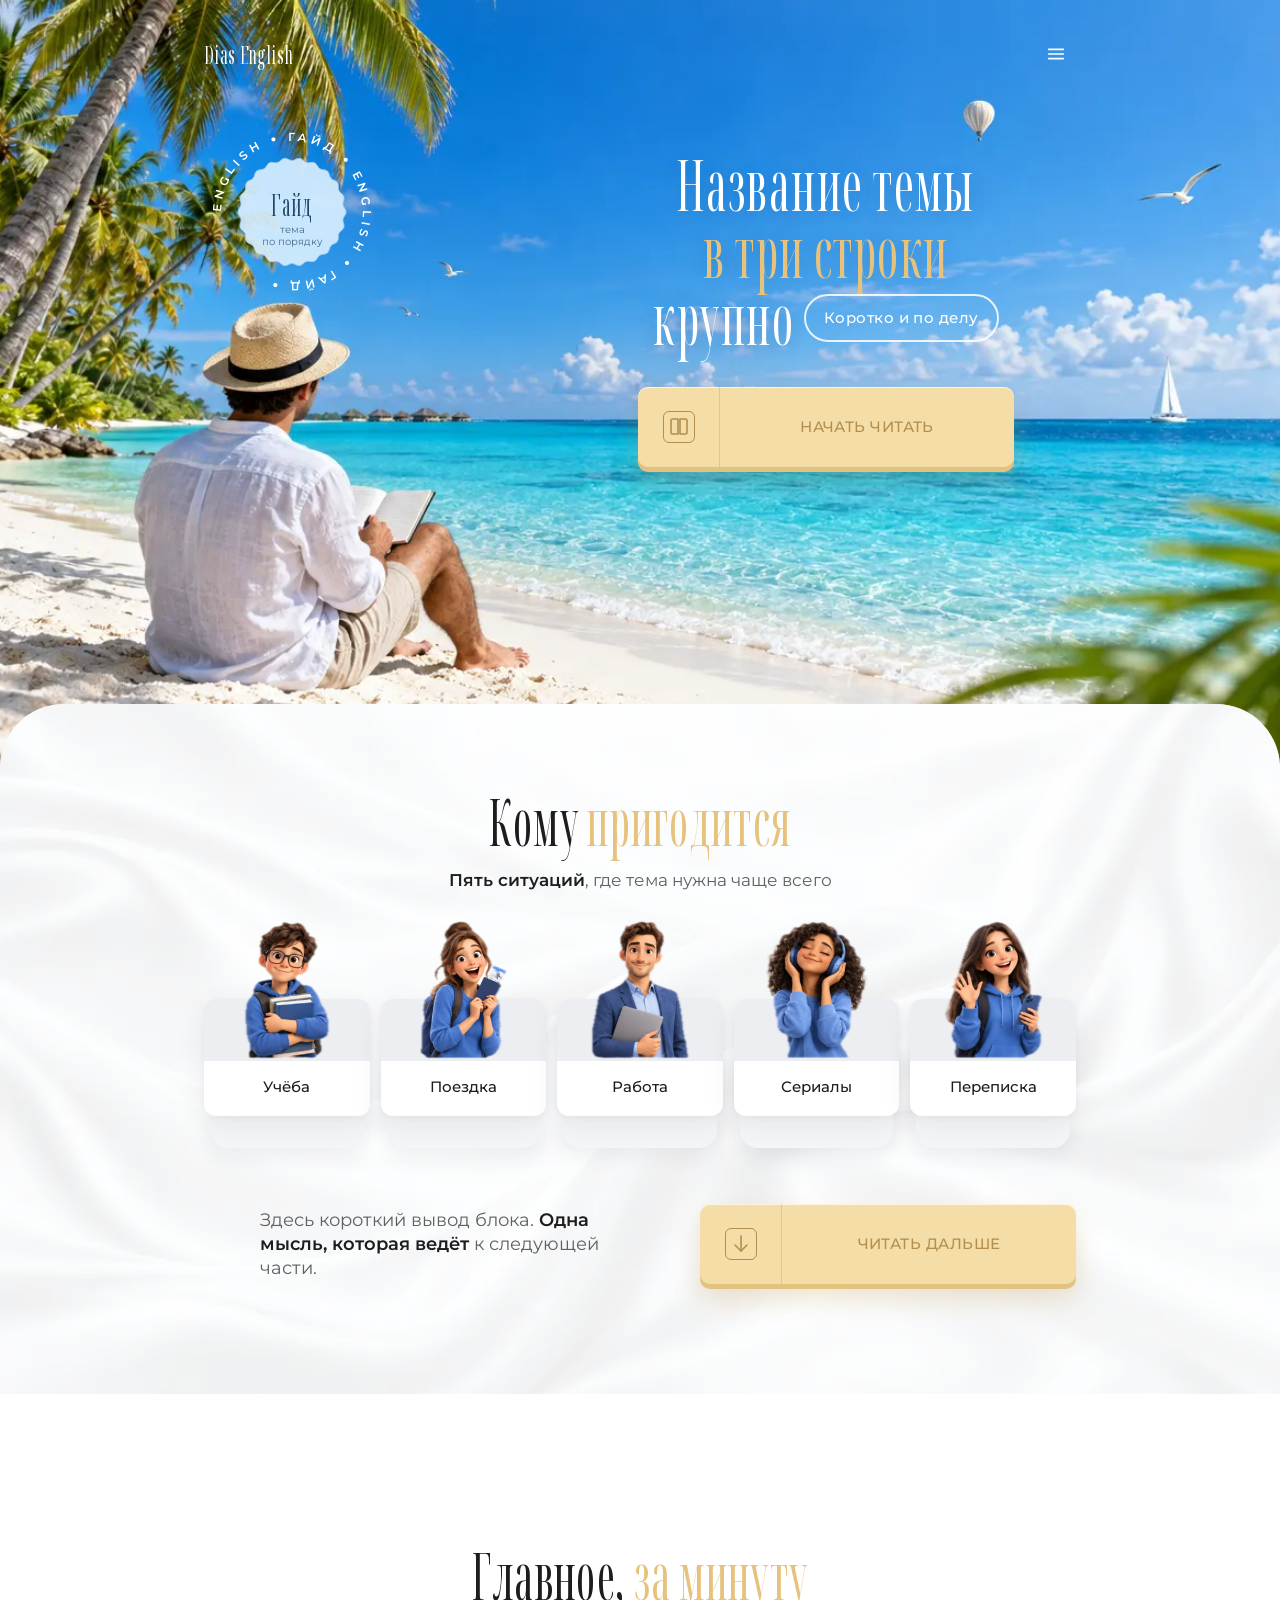
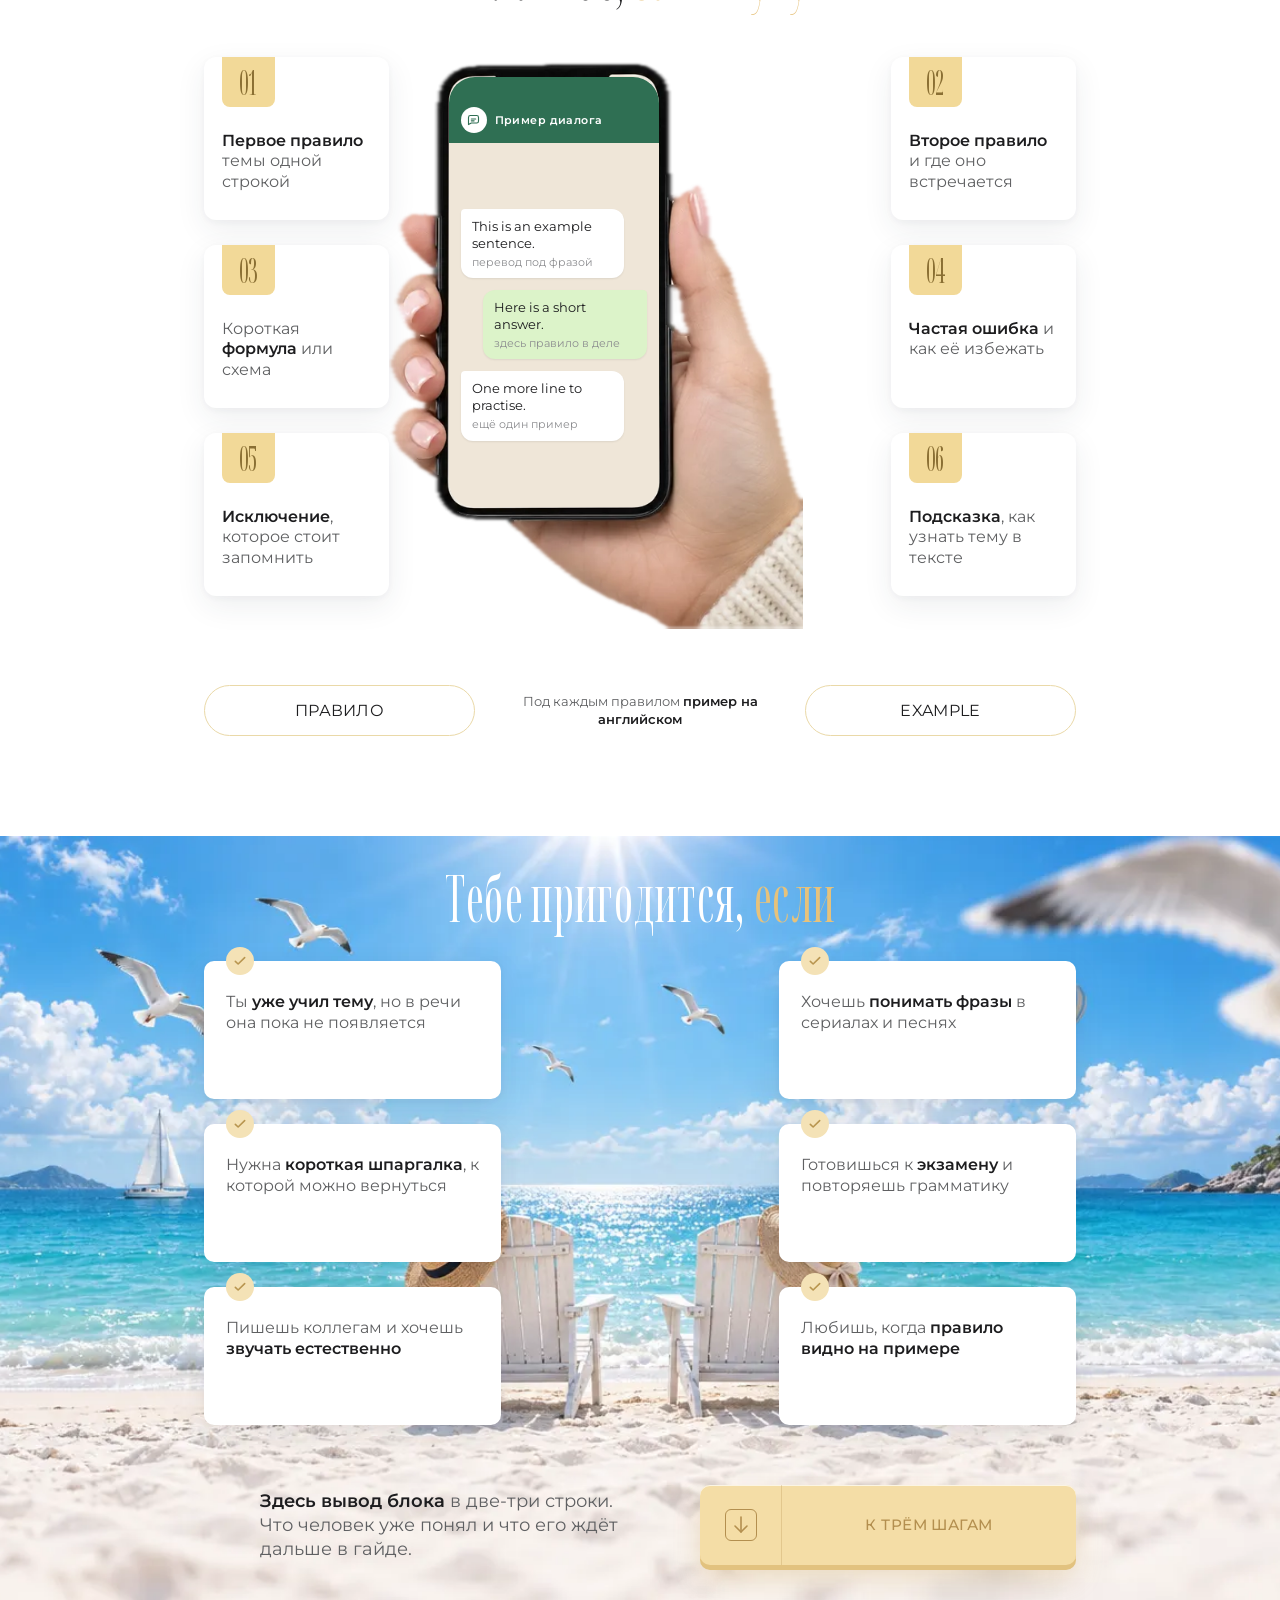
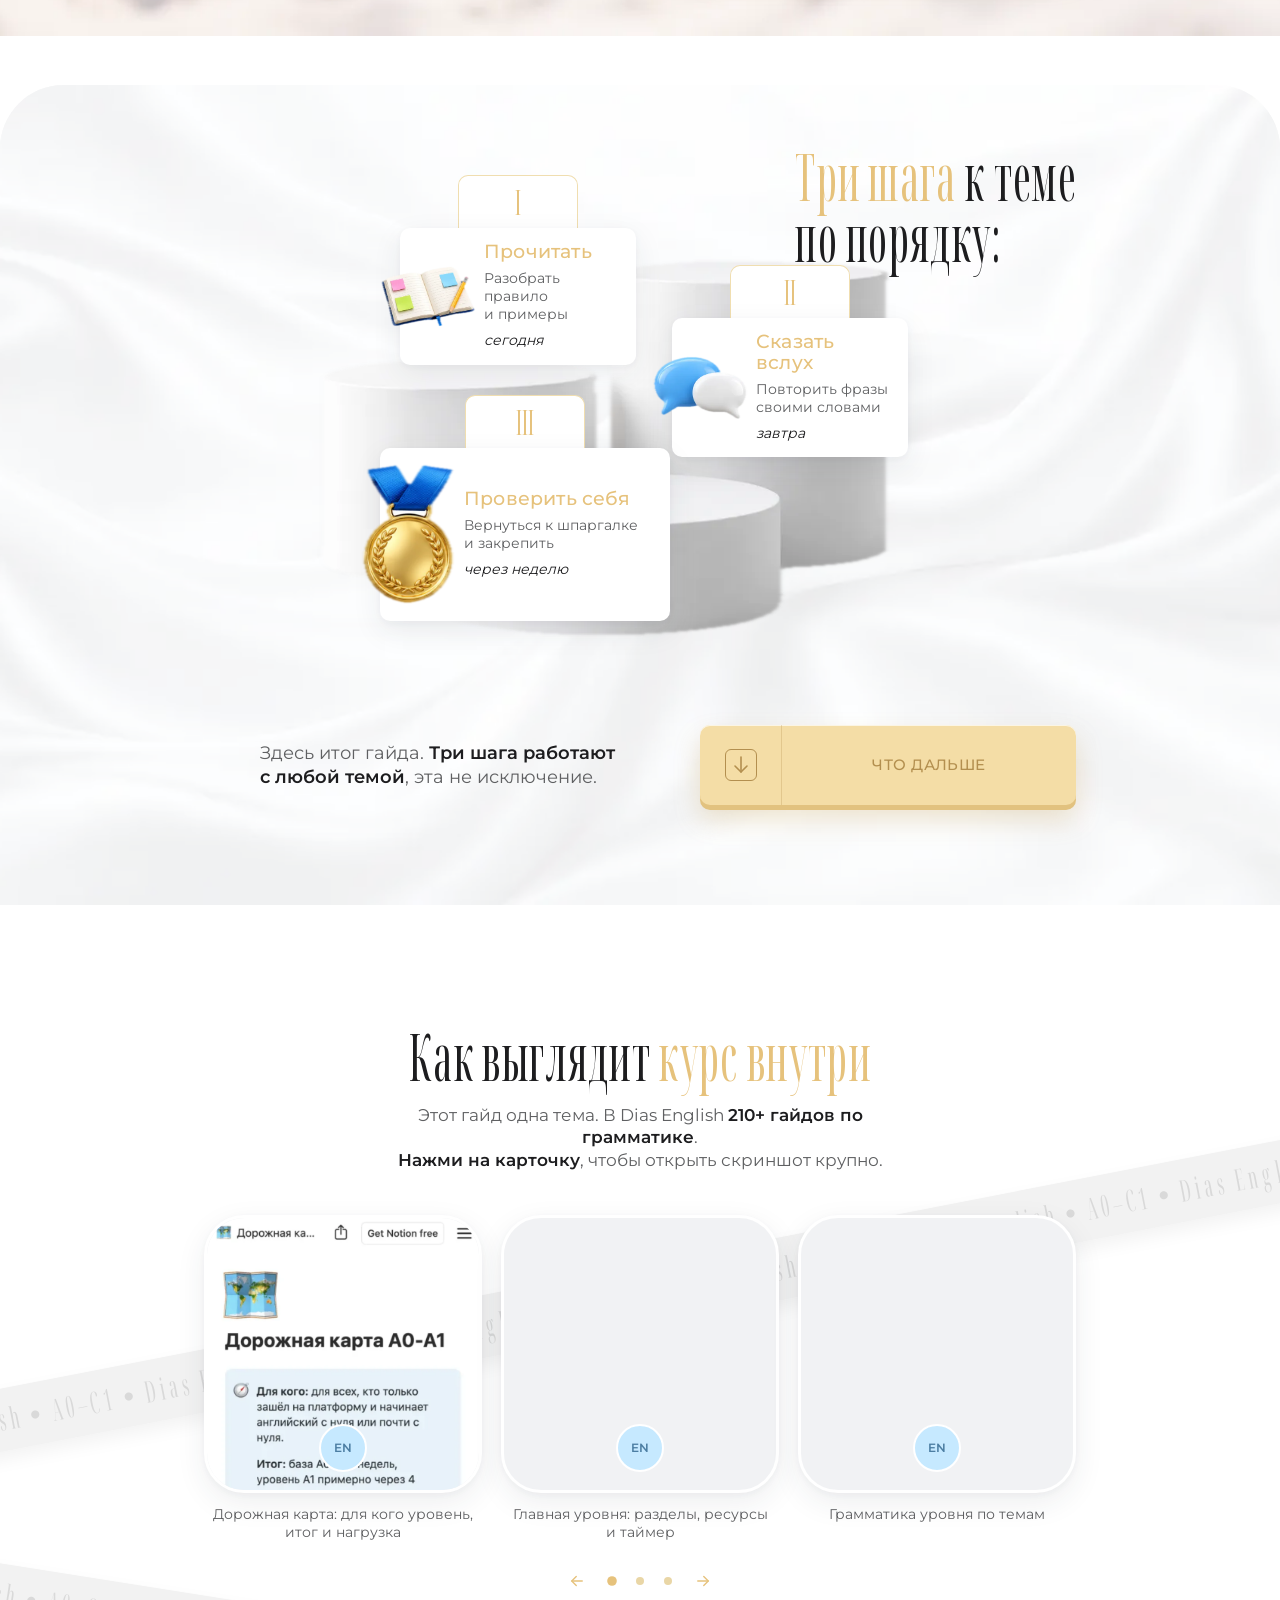
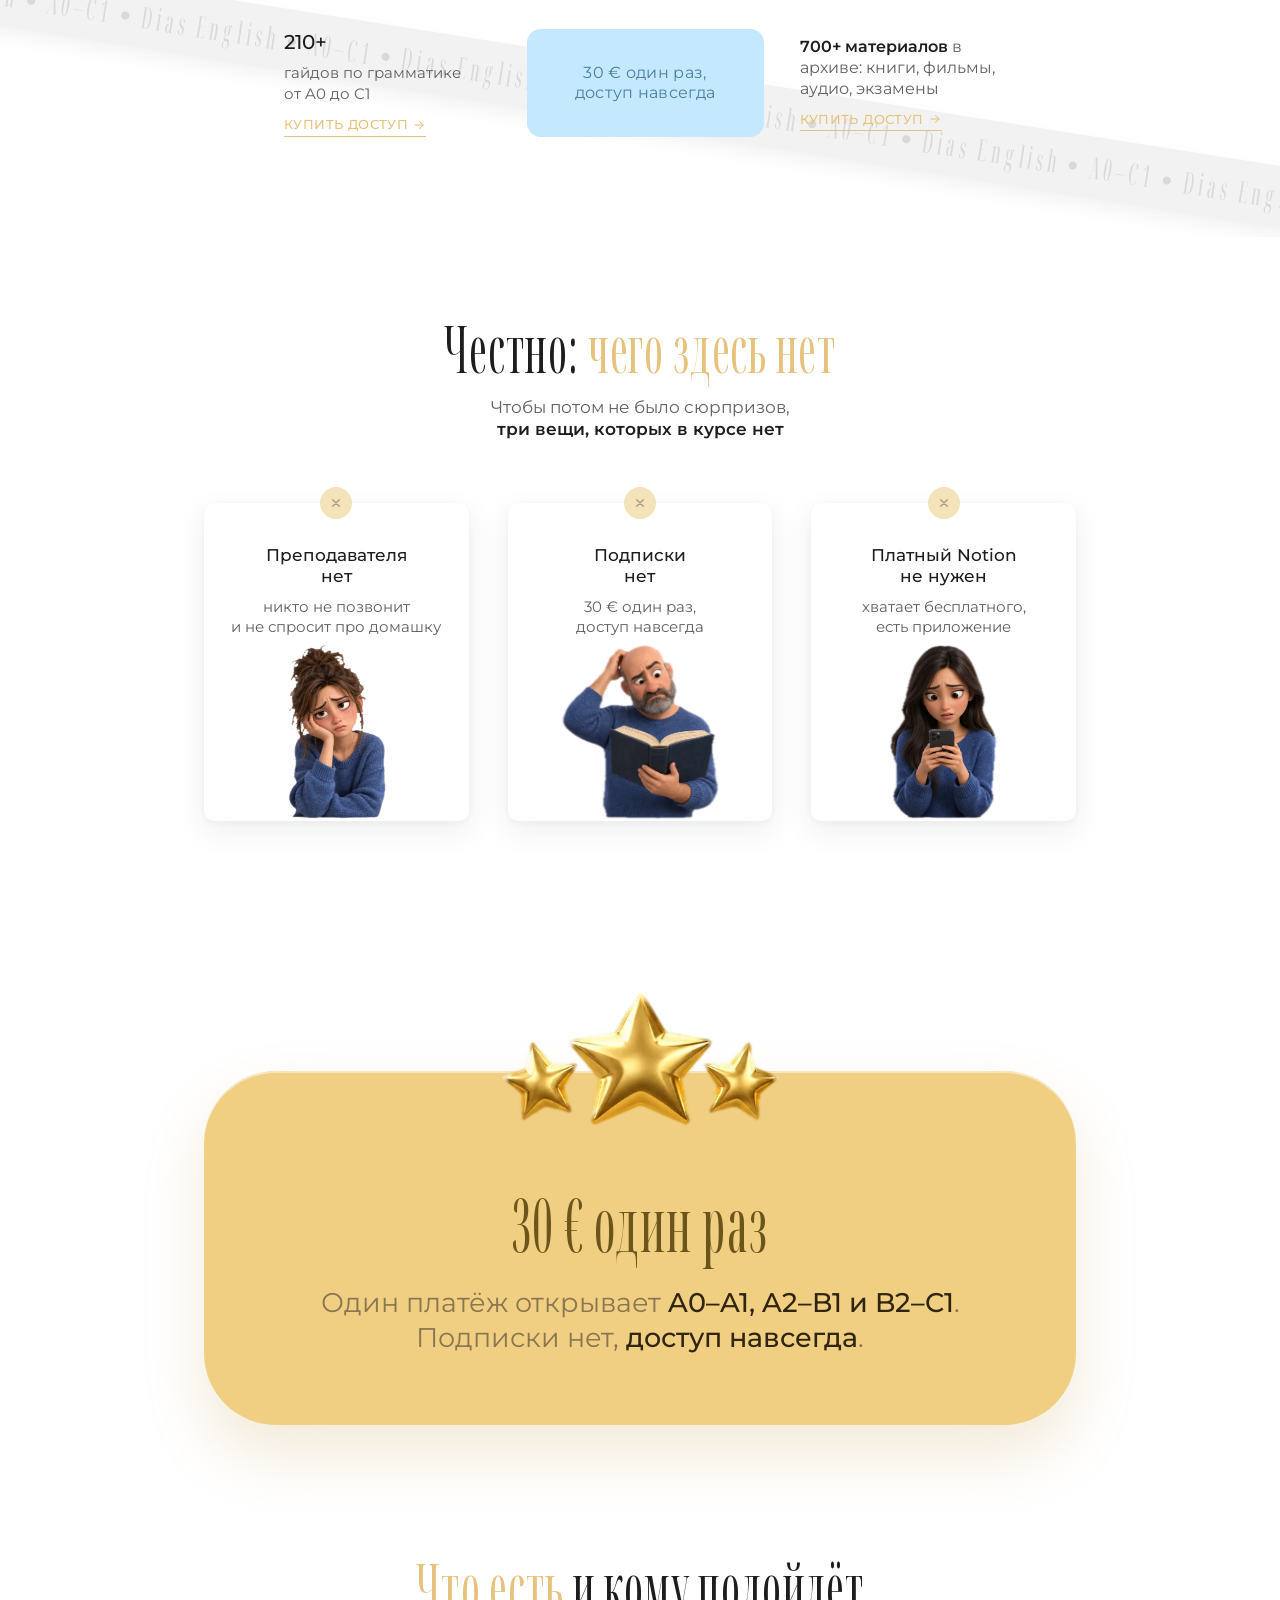
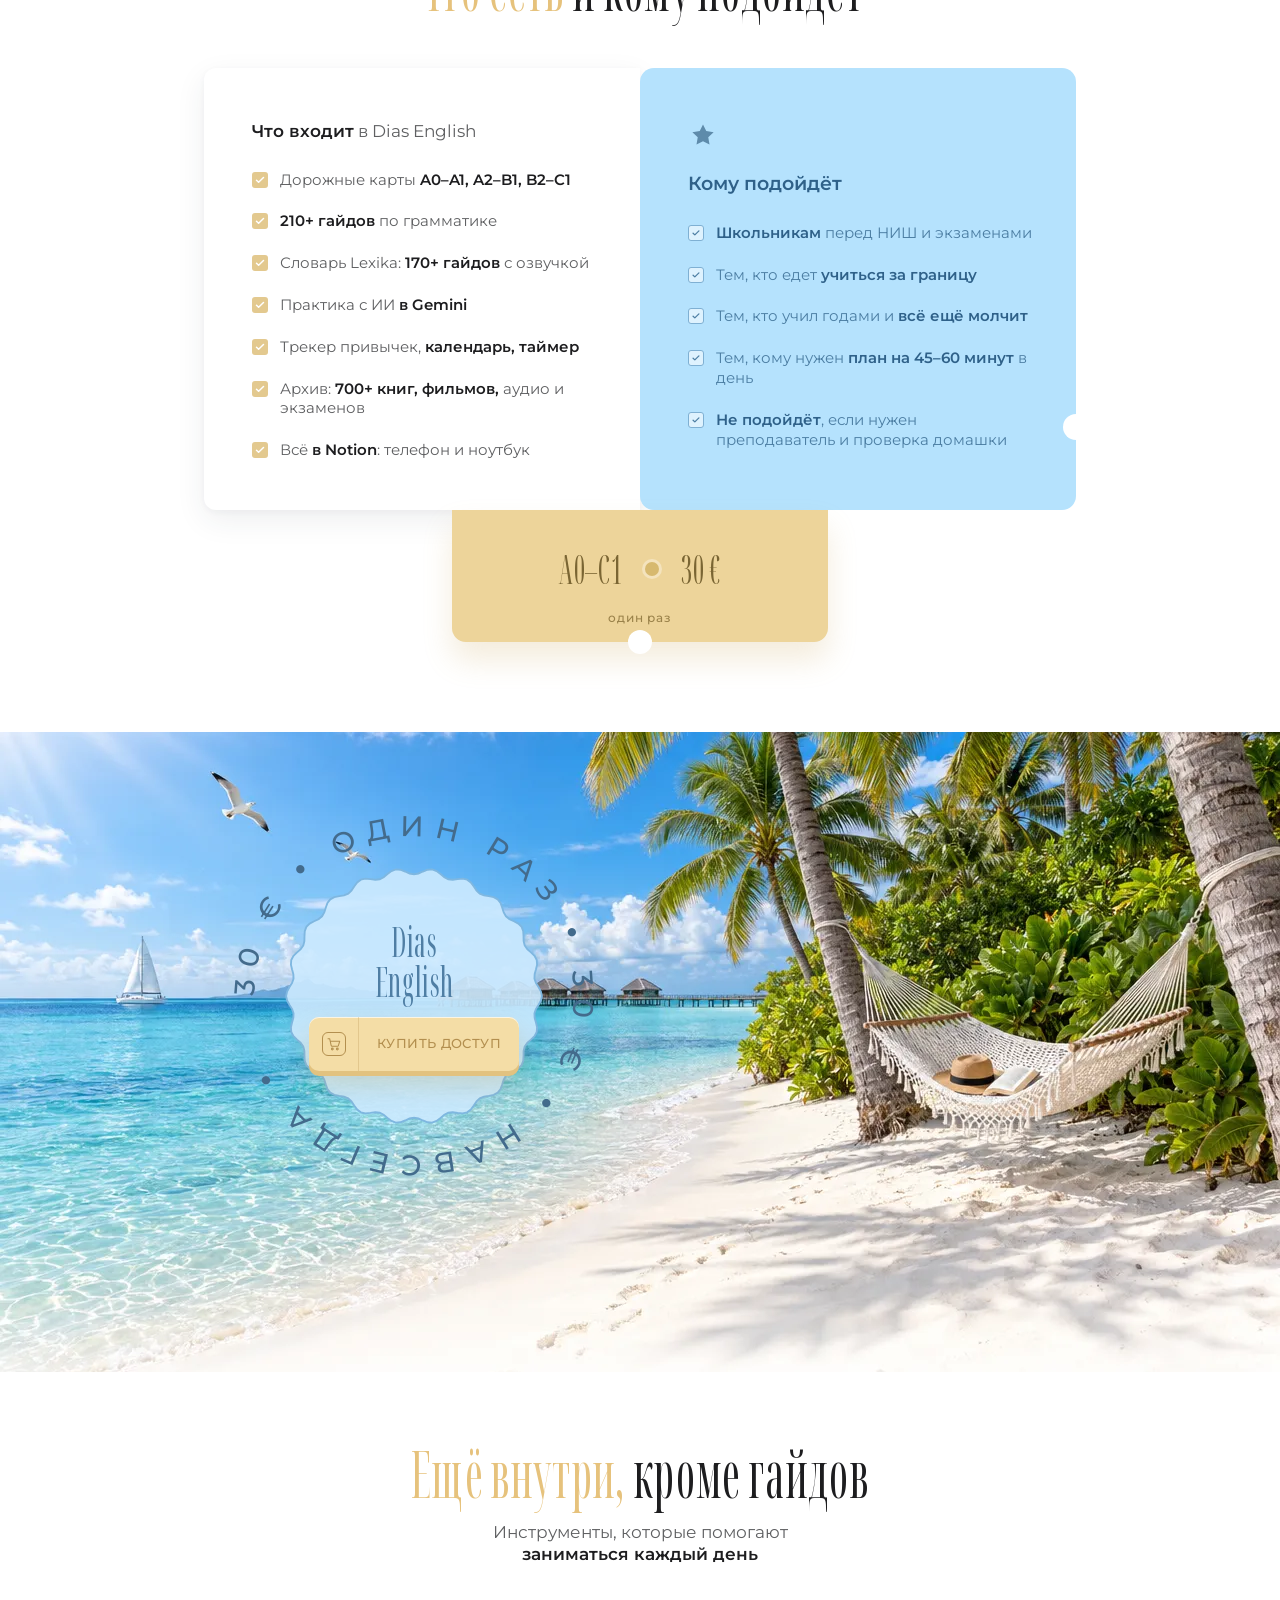
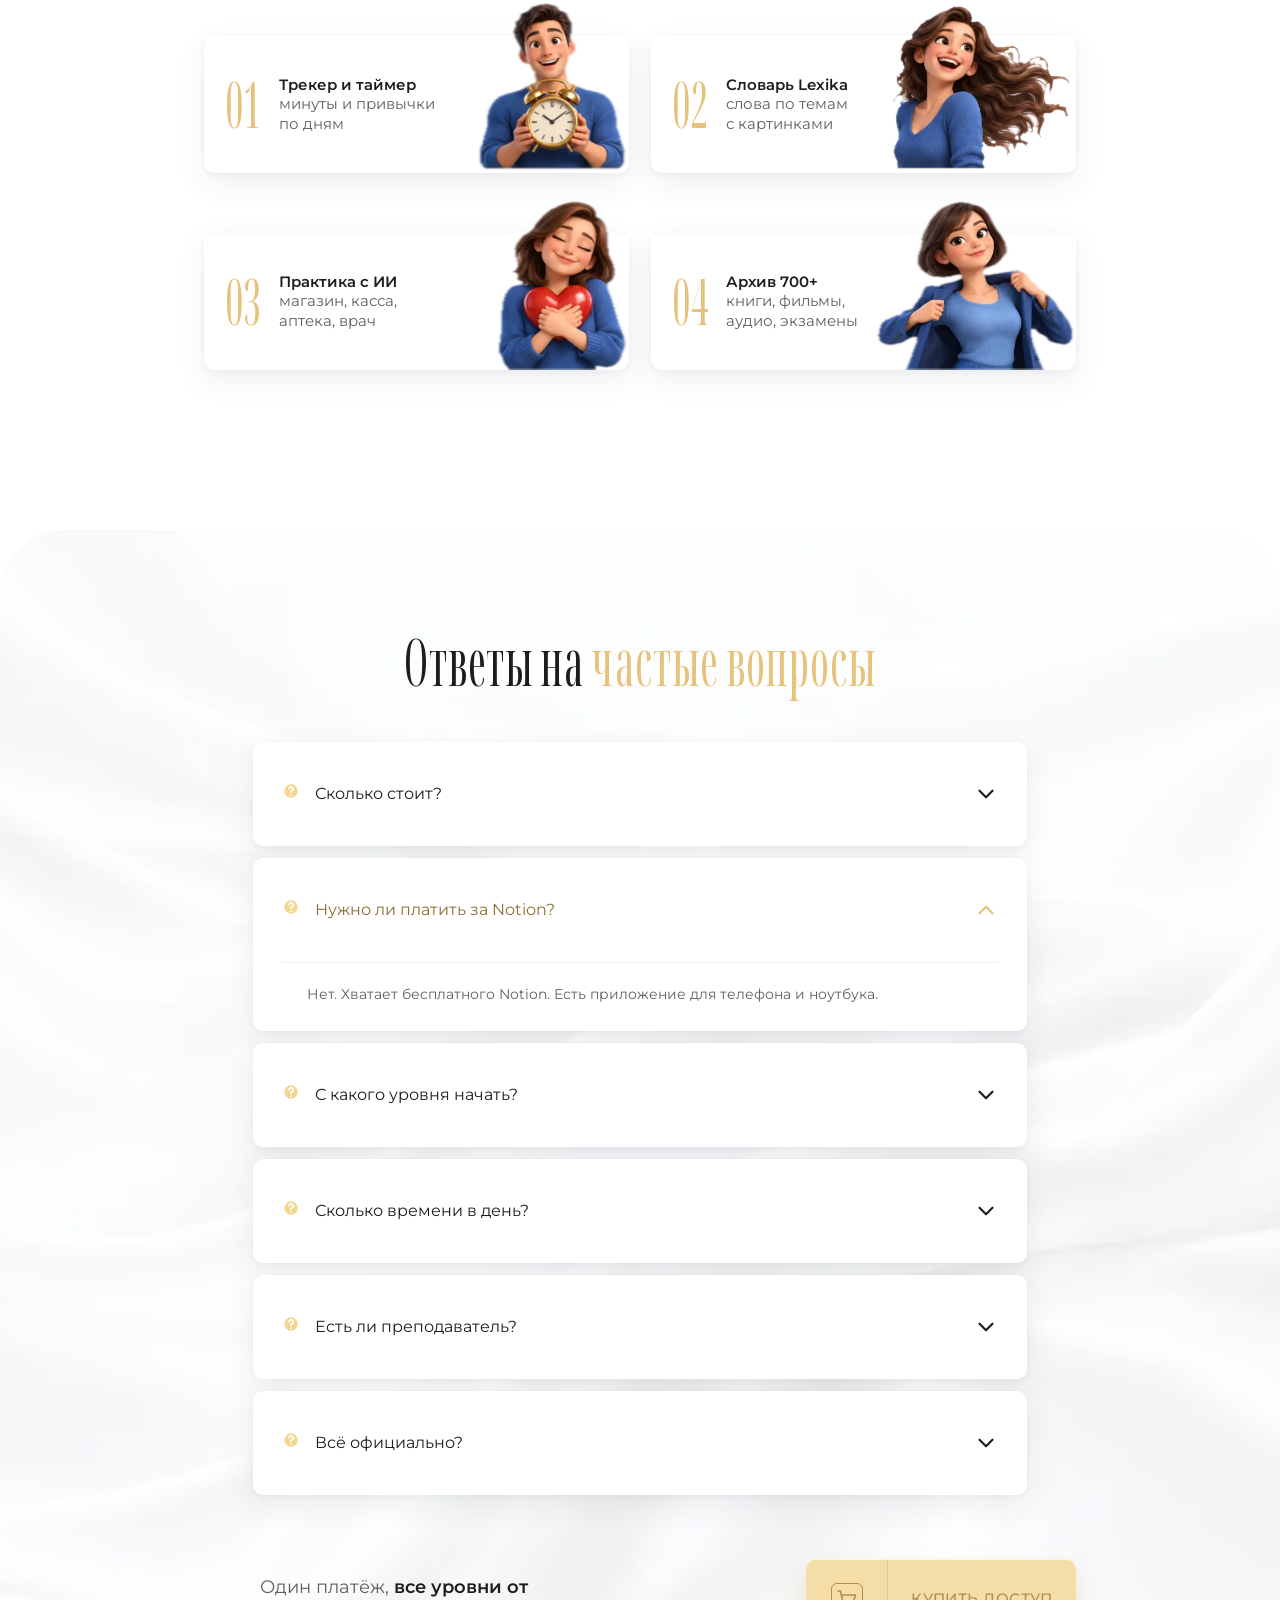
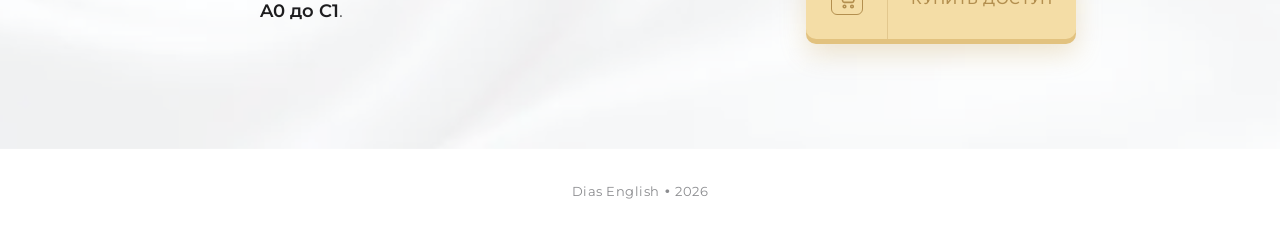
==== en/index.html @ 1b8fa22f "Split into /en/ (Dias English) and /tr/ (Alterna Timur), clean cut-out edges, FAQ and honest block a" ====
<!doctype html>
<html lang="ru">
<head>
<meta charset="utf-8">
<meta name="viewport" content="width=device-width, initial-scale=1">
<title>Тема гайда по английскому</title>
<meta name="description" content="Короткий гайд по английскому и курс Dias English в конце.">
<meta property="og:title" content="Тема гайда по английскому">
<meta property="og:image" content="../assets/img/bg-hero.webp">
<link rel="preload" href="../assets/fonts/stellas-tall.woff" as="font" type="font/woff" crossorigin>
<link rel="preload" href="../assets/img/bg-hero.webp" as="image">
<link rel="icon" href="../assets/favicon.svg" type="image/svg+xml">
<link rel="stylesheet" href="../assets/style.css">
<script>window.PAGE = "main"; window.BASE = "../"; window.CONTENT = {"meta":{"lang":"ru","exampleLang":"en","title":"Тема гайда по английскому","description":"Короткий гайд по английскому и курс Dias English в конце.","lessonTitle":"Тема гайда по английскому: урок"},"links":{"buy":"https://app.lava.top/products/2c950aa0-d8be-4317-8f39-0f9b4016f5da"},"header":{"logo":"Dias English","menu":[{"text":"Кому пригодится","href":"#who"},{"text":"Главное за минуту","href":"#main"},{"text":"Три шага","href":"#steps"},{"text":"Курс внутри","href":"#inside","ad":true},{"text":"Чего здесь нет","href":"#honest","ad":true},{"text":"Вопросы","href":"#faq","ad":true}]},"blocks":[{"type":"hero","id":"top","image":"assets/img/bg-hero.webp","imageAlt":"Пляж с пальмами, человек в шляпе читает блокнот у моря","badge":{"ring":"English • Гайд • English • Гайд • ","big":"Гайд","small":"тема|по порядку"},"title":["Название темы","[[в три строки]]","крупно"],"pill":"Коротко и по делу","button":{"text":"Начать читать","href":"#who","icon":"book"}},{"type":"audience","id":"who","title":"Кому [[пригодится]]","subtitle":"**Пять ситуаций**, где тема нужна чаще всего","cards":[{"img":"assets/img/who-student.webp","alt":"Студент в очках со стопкой книг","text":"Учёба"},{"img":"assets/img/who-traveler.webp","alt":"Девушка с паспортом и билетом","text":"Поездка"},{"img":"assets/img/who-office.webp","alt":"Мужчина в пиджаке с ноутбуком","text":"Работа"},{"img":"assets/img/who-music.webp","alt":"Девушка в наушниках слушает музыку","text":"Сериалы"},{"img":"assets/img/who-phone.webp","alt":"Девушка с телефоном машет рукой","text":"Переписка"}],"row":{"text":"Здесь короткий вывод блока. **Одна мысль, которая ведёт** к следующей части.","button":{"text":"Читать дальше","href":"#main","icon":"arrow"}}},{"type":"points","id":"main","title":"Главное, [[за минуту]]","items":["**Первое правило** темы одной строкой","**Второе правило** и где оно встречается","Короткая **формула** или схема","**Частая ошибка** и как её избежать","**Исключение**, которое стоит запомнить","**Подсказка**, как узнать тему в тексте"],"phone":{"image":"assets/img/phone-hand.webp","alt":"Рука держит телефон с перепиской на английском","chatName":"Пример диалога","messages":[{"from":"in","text":"This is an example sentence.","note":"перевод под фразой"},{"from":"out","text":"Here is a short answer.","note":"здесь правило в деле"},{"from":"in","text":"One more line to practise.","note":"ещё один пример"}]},"pills":["Правило","Example"],"pillsNote":"Под каждым правилом **пример на английском**"},{"type":"checks","id":"useful","image":"assets/img/bg-foryou.webp","imageAlt":"Два пустых пляжных кресла со шляпами смотрят на море","title":"Тебе пригодится, [[если]]","cards":["Ты **уже учил тему**, но в речи она пока не появляется","Хочешь **понимать фразы** в сериалах и песнях","Нужна **короткая шпаргалка**, к которой можно вернуться","Готовишься к **экзамену** и повторяешь грамматику","Пишешь коллегам и хочешь **звучать естественно**","Любишь, когда **правило видно на примере**"],"row":{"text":"**Здесь вывод блока** в две-три строки. Что человек уже понял и что его ждёт дальше в гайде.","button":{"text":"К трём шагам","href":"#steps","icon":"arrow"}}},{"type":"steps","id":"steps","podium":"assets/img/podium.webp","title":"[[Три шага]] к теме|по порядку:","steps":[{"num":"I","img":"assets/img/obj-notebook.webp","alt":"Открытый блокнот с карандашом","title":"Прочитать","text":"Разобрать правило|и примеры","time":"сегодня"},{"num":"II","img":"assets/img/obj-bubbles.webp","alt":"Два облачка диалога","title":"Сказать вслух","text":"Повторить фразы|своими словами","time":"завтра"},{"num":"III","img":"assets/img/obj-medal.webp","alt":"Золотая медаль","title":"Проверить себя","text":"Вернуться к шпаргалке|и закрепить","time":"через неделю"}],"row":{"text":"Здесь итог гайда. **Три шага работают с любой темой**, эта не исключение.","button":{"text":"Что дальше","href":"#inside","icon":"arrow"},"lessonButton":{"text":"Наверх","href":"#top","icon":"arrow"}}},{"type":"gallery","id":"inside","ad":true,"title":"Как выглядит [[курс внутри]]","subtitle":"Этот гайд одна тема. В Dias English **210+ гайдов по грамматике**.|**Нажми на карточку**, чтобы открыть скриншот крупно.","ribbon":"Dias English • A0–C1 • ","pages":[[{"img":"assets/img/shot_dias-roadmap.webp","tag":"EN","caption":"Дорожная карта: для кого уровень, итог и нагрузка"},{"img":"assets/img/shot_dias-home.webp","tag":"EN","caption":"Главная уровня: разделы, ресурсы и таймер"},{"img":"assets/img/shot_dias-grammar.webp","tag":"EN","caption":"Грамматика уровня по темам"}],[{"img":"assets/img/shot_dias-topic.webp","tag":"EN","caption":"Гайд по теме с объяснением на русском"},{"img":"assets/img/shot_dias-lexika.webp","tag":"EN","caption":"Lexika: слова по темам с картинками"},{"img":"assets/img/shot_dias-gemini.webp","tag":"EN","caption":"Gemini: ситуации для разговора с ИИ"}],[{"img":"assets/img/shot_dias-topic0.webp","tag":"EN","caption":"Гайд и практика в Gemini"},{"img":"assets/img/shot_dias-res.webp","tag":"EN","caption":"Материалы: мультфильмы, YouTube, приложения"},{"img":"assets/img/shot_dias-tracker.webp","tag":"EN","caption":"Трекер: прогресс за день, неделю и месяц"}]],"left":{"big":"210+","sub":"гайдов по грамматике|от A0 до C1","link":{"text":"Купить доступ","href":"buy"}},"box":"30 € один раз,|доступ навсегда","right":{"text":"**700+ материалов** в архиве: книги, фильмы, аудио, экзамены","link":{"text":"Купить доступ","href":"buy"}}},{"type":"pains","id":"honest","ad":true,"title":"Честно: [[чего здесь нет]]","subtitle":"Чтобы потом не было сюрпризов,|**три вещи, которых в курсе нет**","cards":[{"img":"assets/img/pain-tired.webp","alt":"Девушка подпирает голову рукой","title":"Преподавателя|нет","text":"никто не позвонит|и не спросит про домашку"},{"img":"assets/img/pain-dictionary.webp","alt":"Мужчина смотрит в словарь","title":"Подписки|нет","text":"30 € один раз,|доступ навсегда"},{"img":"assets/img/pain-phone.webp","alt":"Девушка смотрит в телефон","title":"Платный Notion|не нужен","text":"хватает бесплатного,|есть приложение"}]},{"type":"promise","id":"price","ad":true,"stars":"assets/img/obj-stars.webp","title":"30 € один раз","text":"Один платёж открывает **A0–A1, A2–B1 и B2–C1**.|Подписки нет, **доступ навсегда**."},{"type":"includes","id":"includes","ad":true,"title":"[[Что есть]] и кому подойдёт","left":{"name":"**Что входит** в Dias English","items":["Дорожные карты **A0–A1, A2–B1, B2–C1**","**210+ гайдов** по грамматике","Словарь Lexika: **170+ гайдов** с озвучкой","Практика с ИИ **в Gemini**","Трекер привычек, **календарь, таймер**","Архив: **700+ книг, фильмов,** аудио и экзаменов","Всё **в Notion**: телефон и ноутбук"]},"right":{"intro":"**Кому подойдёт**","items":["**Школьникам** перед НИШ и экзаменами","Тем, кто едет **учиться за границу**","Тем, кто учил годами и **всё ещё молчит**","Тем, кому нужен **план на 45–60 минут** в день","**Не подойдёт**, если нужен преподаватель и проверка домашки"]},"ticket":{"left":"A0–C1","right":"30 €","note":"один раз"}},{"type":"promo","id":"buy","ad":true,"image":"assets/img/bg-promo.webp","imageAlt":"Пляж с гамаком между пальмами","ring":"30 € • один раз • 30 € • навсегда • ","title":"Dias|English","buttons":[{"text":"Купить доступ","href":"buy"}]},{"type":"bonus","id":"bonus","ad":true,"title":"[[Ещё внутри,]] кроме гайдов","subtitle":"Инструменты, которые помогают|**заниматься каждый день**","cards":[{"num":"01","img":"assets/img/bonus-clock.webp","alt":"Парень держит будильник","text":"**Трекер и таймер**|минуты и привычки|по дням"},{"num":"02","img":"assets/img/bonus-wind.webp","alt":"Девушка смеётся, волосы на ветру","text":"**Словарь Lexika**|слова по темам|с картинками"},{"num":"03","img":"assets/img/bonus-heart.webp","alt":"Девушка прижимает к груди сердце","text":"**Практика с ИИ**|магазин, касса,|аптека, врач"},{"num":"04","img":"assets/img/bonus-jacket.webp","alt":"Девушка надевает пиджак","text":"**Архив 700+**|книги, фильмы,|аудио, экзамены"}]},{"type":"faq","id":"faq","ad":true,"title":"Ответы на [[частые вопросы]]","items":[{"q":"Сколько стоит?","a":"30 € один раз. Подписки нет. Доступ навсегда ко всем уровням от A0 до C1."},{"q":"Нужно ли платить за Notion?","a":"Нет. Хватает бесплатного Notion. Есть приложение для телефона и ноутбука."},{"q":"С какого уровня начать?","a":"На карте A0–A1 первый шаг это тест на уровень. Если у тебя уверенный Elementary, карта подскажет перейти дальше."},{"q":"Сколько времени в день?","a":"Карта рассчитана на 45–60 минут, 5 дней в неделю. Можно и по 30 минут, тогда сроки растянутся."},{"q":"Есть ли преподаватель?","a":"Нет. Это самостоятельная платформа. Для разговорной практики карта советует раз в неделю говорить с живым собеседником или с ИИ."},{"q":"Всё официально?","a":"Да. Оплата по договору оферты. Ссылка на договор есть на главной странице уровня."}],"row":{"text":"Один платёж, **все уровни от A0 до C1**.","buttons":[{"text":"Купить доступ","href":"buy"}]}},{"type":"promise","id":"end","lesson":true,"stars":"assets/img/obj-stars.webp","title":"Тема разобрана","text":"Здесь короткий итог гайда в одну-две строки.|**Сохрани страницу**, чтобы вернуться к примерам."}],"footer":"Dias English • 2026"};</script>
<script src="../assets/app.js" defer></script>
</head>
<body>
<div id="app"></div>
<noscript><p style="padding:40px;text-align:center">Для этой страницы нужен JavaScript.</p></noscript>
</body>
</html>
---- assets/style.css ----
/* Сайт 07. Цвета, шрифты и размеры меняются здесь, в :root. */
@font-face { font-family: "Stellas Tall"; src: url(fonts/stellas-tall.woff) format("woff"); font-display: swap; }
@font-face { font-family: "Montserrat"; src: url(fonts/montserrat.woff) format("woff"); font-weight: 100 900; font-display: swap; }

:root {
  --font-title: "Stellas Tall", "Oswald", "Arial Narrow", sans-serif;
  --font-text: "Montserrat", system-ui, sans-serif;

  --ink: #1d1d1f;          /* заголовки и жирный текст */
  --text: #5f6062;         /* обычный текст */
  --muted: #8b8c8f;
  --gold: #e6c27c;         /* золотая часть заголовка */
  --gold-dark: #8a6f33;    /* цифры в золотых плашках */
  --gold-btn: #f4dda6;     /* кнопка */
  --gold-edge: #e2c27f;    /* нижний край кнопки */
  --gold-text: #b38f4f;    /* текст кнопки */
  --gold-panel: #f0cf82;   /* золотая плашка */
  --gold-soft: #f4e6c3;
  --blue: #2e75d8;
  --blue-card: #b5e2fd;    /* голубая карточка */
  --blue-text: #4c7ea3;
  --blue-soft: #c6e9ff;
  --card: #ffffff;
  --page: #ffffff;
  --panel: #f7f8f9;

  --shadow: 0 10px 30px rgba(40, 52, 70, .08), 0 2px 6px rgba(40, 52, 70, .04);
  --shadow-hover: 0 18px 40px rgba(40, 52, 70, .14), 0 4px 10px rgba(40, 52, 70, .06);
  --radius: 12px;
  --wrap: 872px;
  --h2: 66px;
  --hero: 72px;
  --ease: cubic-bezier(.22, .61, .36, 1);
}

*, *::before, *::after { box-sizing: border-box; }
html { -webkit-text-size-adjust: 100%; scroll-behavior: smooth; }
html.no-scroll { overflow: hidden; }
body { margin: 0; background: var(--page); color: var(--text); font: 400 16px/1.38 var(--font-text); overflow-x: hidden; hyphens: auto; -webkit-hyphens: auto; hyphenate-limit-chars: 10 4 4; overflow-wrap: break-word; }
img { display: block; max-width: 100%; height: auto; }
a { color: inherit; text-decoration: none; }
button { font: inherit; color: inherit; background: none; border: 0; padding: 0; cursor: pointer; }
ul { list-style: none; margin: 0; padding: 0; }
p, h1, h2, h3, figure { margin: 0; }
b { color: var(--ink); font-weight: 600; }
:focus-visible { outline: 2px solid var(--blue); outline-offset: 3px; border-radius: 6px; }

.wrap { width: min(var(--wrap), calc(100% - 48px)); margin: 0 auto; position: relative; }
.gold { color: var(--gold); }
.ic { width: 22px; height: 22px; fill: none; stroke: currentColor; stroke-width: 1.8; stroke-linecap: round; stroke-linejoin: round; flex: none; }

/* ---------- заголовки ---------- */
.h2 { font: 400 var(--h2)/.92 var(--font-title); color: var(--ink); text-align: center; letter-spacing: .02em; hyphens: manual; }
.h2--light { color: #fff; }
.sub { margin: 18px auto 0; text-align: center; font-size: 17px; line-height: 1.32; color: var(--text); max-width: 560px; }

/* ---------- кнопка ---------- */
.btn { display: inline-flex; align-items: stretch; min-height: 80px; width: 376px; max-width: 100%; border-radius: 10px;
  background: var(--gold-btn); color: var(--gold-text);
  box-shadow: 0 5px 0 var(--gold-edge), 0 14px 26px rgba(201, 160, 82, .28), inset 0 1px 0 rgba(255, 255, 255, .7);
  transition: transform .25s var(--ease), box-shadow .25s var(--ease), filter .25s var(--ease); }
.btn__ic { display: grid; place-items: center; width: 82px; border-right: 1px solid rgba(179, 143, 79, .28); flex: none; }
.btn__ic .ic { width: 24px; height: 24px; padding: 3px; border: 1.5px solid currentColor; border-radius: 6px; box-sizing: content-box; stroke-width: 1.6; }
.btn__tx { flex: 1; display: flex; align-items: center; justify-content: center; padding: 0 18px; font-size: 15px; font-weight: 500; letter-spacing: .03em; text-transform: uppercase; text-align: center; line-height: 1.2; }
.btn:hover { transform: translateY(-2px); filter: brightness(1.03); box-shadow: 0 7px 0 var(--gold-edge), 0 20px 34px rgba(201, 160, 82, .36), inset 0 1px 0 rgba(255, 255, 255, .7); }
.btn:active { transform: translateY(3px); box-shadow: 0 2px 0 var(--gold-edge), 0 8px 16px rgba(201, 160, 82, .25); }
.btn--xs { min-height: 54px; width: auto; }
.btn--xs .btn__ic { width: 50px; }
.btn--xs .btn__ic .ic { width: 16px; height: 16px; }
.btn--xs .btn__tx { font-size: 13px; padding: 0 16px; }

/* строка «текст + кнопка» */
.row { display: grid; grid-template-columns: 1fr 376px; align-items: center; gap: 56px; margin-top: 56px; padding-left: 56px; }
.row__tx { font-size: 18px; line-height: 1.34; color: var(--text); max-width: 360px; }
.row__btns { display: flex; flex-wrap: wrap; gap: 18px; justify-content: flex-end; }
.row:has(.row__btns) { grid-template-columns: 1fr auto; }
.row__btns .btn { width: 270px; }
.row:has(.row__btns) .row__tx { max-width: 280px; }

/* ---------- шапка ---------- */
.hdr { position: absolute; top: 0; left: 0; right: 0; z-index: 20; }
.hdr__in { display: flex; align-items: center; justify-content: space-between; height: 108px; }
.hdr__logo { font: 400 26px/1 var(--font-title); letter-spacing: .03em; color: #fff; transition: opacity .2s; }
.hdr__logo:hover { opacity: .8; }
.hdr__r { display: flex; gap: 14px; align-items: center; }
.hdr__ic { display: grid; place-items: center; width: 40px; height: 40px; border-radius: 50%; color: #fff; transition: background .2s, transform .2s; }
.hdr__ic:hover { background: rgba(255, 255, 255, .18); }
.hdr__burger .ic-close { display: none; }
.hdr.is-open .hdr__burger .ic-open { display: none; }
.hdr.is-open .hdr__burger .ic-close { display: block; }
.menu { position: absolute; right: max(24px, calc((100% - var(--wrap)) / 2)); top: 84px; background: #fff; border-radius: var(--radius); box-shadow: var(--shadow-hover); padding: 10px; min-width: 260px; }
.menu a { display: block; padding: 12px 16px; border-radius: 8px; color: var(--ink); font-weight: 500; transition: background .2s, color .2s; }
.menu a:hover { background: var(--gold-soft); color: var(--gold-dark); }

/* ---------- первый экран ---------- */
.hero { position: relative; min-height: 790px; color: #fff; overflow: hidden; }
.hero__bg { position: absolute; inset: 0; }
.hero__bg img { width: 100%; height: 100%; object-fit: cover; object-position: 35% 50%; }
.hero__in { padding-top: 168px; min-height: 790px; }
.hero__copy { position: absolute; left: 372px; width: 500px; top: 150px; text-align: center; }
.hero__title { font: 400 var(--hero)/.93 var(--font-title); letter-spacing: .02em; hyphens: manual; text-shadow: 0 2px 18px rgba(20, 60, 130, .18); }
.hero__line { display: block; white-space: nowrap; }
.pill { display: inline-flex; align-items: center; vertical-align: middle; height: 48px; margin-left: 10px; padding: 0 18px; border: 2px solid rgba(255, 255, 255, .85); border-radius: 999px;
  font: 500 15px/1 var(--font-text); letter-spacing: .03em; font-style: normal; text-shadow: none; transform: translateY(-8px); }
.btn--hero { margin-top: 36px; }
.badge { position: absolute; left: 4px; top: 128px; width: 168px; height: 168px; display: grid; place-items: center; color: #23476a; }
.ring { position: absolute; inset: 0; width: 100%; height: 100%; animation: spin 40s linear infinite; }
.ring text { font: 600 14px var(--font-text); letter-spacing: .32em; fill: #fff; text-transform: uppercase; }
.badge__shape { position: absolute; inset: 18px; width: calc(100% - 36px); height: calc(100% - 36px); }
.badge__shape path { fill: rgba(214, 238, 255, .92); stroke: #9dc9ec; stroke-width: 1.4; }
.badge__big { position: relative; font: 400 30px/1 var(--font-title); letter-spacing: .03em; margin-top: -14px; }
.badge__small { position: absolute; top: 96px; font-size: 10px; line-height: 1.2; text-align: center; color: #4a6c8c; }
@keyframes spin { to { transform: rotate(360deg); } }

/* ---------- секции ---------- */
.sec { position: relative; padding: 100px 0; }
.sec--panel { background: var(--panel) url(img/bg-silk.webp) center / cover; border-radius: 64px 64px 0 0; margin-top: -86px; z-index: 2; }
.sec--panel::before { content: ""; position: absolute; inset: 0; background: rgba(255, 255, 255, .55); border-radius: inherit; pointer-events: none; }
.sec--panel > .wrap { z-index: 1; }

/* кому пригодится */
.sec--who { padding-top: 86px; padding-bottom: 110px; }
.who-list { display: grid; grid-template-columns: repeat(5, 1fr); gap: 11px; margin-top: 108px; }
.who { position: relative; }
.who__card { position: relative; z-index: 1; background: var(--card); border-radius: var(--radius); box-shadow: var(--shadow); transition: transform .3s var(--ease), box-shadow .3s var(--ease); }
.who__pic { position: relative; height: 62px; background: #eceef1; border-radius: var(--radius) var(--radius) 0 0; }
.who__pic img { position: absolute; left: 50%; bottom: 0; transform: translateX(-50%); height: 142px; width: auto; max-width: none; }
.who__tx { padding: 16px 8px 18px; text-align: center; font-size: 15px; font-weight: 500; color: var(--ink); }
.who__base { height: 40px; margin: -8px 6px 0; border-radius: 0 0 18px 18px; background: #f5f6f7; box-shadow: 0 10px 18px rgba(40, 52, 70, .06); }
.who:hover .who__card { transform: translateY(-6px); box-shadow: var(--shadow-hover); }

/* главное за минуту */
.sec--points { padding-top: 150px; }
.points { display: grid; grid-template-columns: 185px 1fr 185px; gap: 0; margin-top: 52px; align-items: start; }
.points__col { display: grid; gap: 25px; position: relative; z-index: 2; }
.point { position: relative; min-height: 163px; padding: 74px 18px 18px; background: var(--card); border-radius: var(--radius); box-shadow: var(--shadow); font-size: 16px; line-height: 1.3; transition: transform .3s var(--ease), box-shadow .3s var(--ease); }
.point:hover { transform: translateY(-5px); box-shadow: var(--shadow-hover); }
.num { position: absolute; left: 18px; top: 0; width: 53px; height: 50px; display: grid; place-items: center; border-radius: 0 0 8px 8px; background: #f2d998;
  font: 400 34px/1 var(--font-title); color: var(--gold-dark); letter-spacing: .02em; }
.phone { position: relative; width: 420px; margin: 0 0 0 -6px; z-index: 1; }
.phone__img { width: 100%; }
.phone__screen { position: absolute; left: 15.6%; width: 50%; top: 3.6%; height: 75%; border-radius: 26px; overflow: hidden; background: #efe6d8; display: flex; flex-direction: column; }
.chat__head { display: flex; align-items: center; gap: 8px; padding: 30px 12px 10px; background: #2f6f53; color: #fff; }
.chat__ava { display: grid; place-items: center; width: 26px; height: 26px; border-radius: 50%; background: #fff; color: #2f6f53; }
.chat__ava .ic { width: 15px; height: 15px; }
.chat__name { font-size: 11px; font-weight: 600; letter-spacing: .04em; }
.chat__body { flex: 1; display: flex; flex-direction: column; justify-content: center; gap: 12px; padding: 14px 12px; }
.msg { max-width: 88%; padding: 9px 11px; border-radius: 12px; font-size: 13px; line-height: 1.3; color: var(--ink); box-shadow: 0 1px 2px rgba(0, 0, 0, .08); hyphens: manual; }
.msg small { display: block; margin-top: 3px; font-size: 11px; color: var(--muted); }
.msg--in { background: #fff; border-top-left-radius: 4px; }
.msg--out { background: #dcf3c9; align-self: flex-end; border-top-right-radius: 4px; }
.pills { display: grid; grid-template-columns: 271px 1fr 271px; align-items: center; gap: 24px; margin-top: 56px; }
.opill { display: grid; place-items: center; height: 51px; border: 1.5px solid #ead9a8; border-radius: 999px; font-size: 16px; letter-spacing: .02em; text-transform: uppercase; color: var(--ink); background: #fff; transition: background .25s, border-color .25s; }
.opill:hover { background: var(--gold-soft); border-color: var(--gold); }
.pills__note { text-align: center; font-size: 13px; color: var(--text); }

/* тебе пригодится */
.sec--checks { padding-top: 30px; padding-bottom: 80px; overflow: hidden; }
.checks__bg { position: absolute; left: 0; right: 0; top: 0; height: 800px; }
.checks__bg img { width: 100%; height: 100%; object-fit: cover; object-position: 50% 40%; }

.checks { display: grid; grid-template-columns: 297px 297px; justify-content: space-between; gap: 25px 0; margin-top: 34px; position: relative; }
.check { position: relative; min-height: 138px; padding: 30px 22px 20px; background: var(--card); border-radius: 10px; box-shadow: var(--shadow); font-size: 16px; line-height: 1.32; transition: transform .3s var(--ease), box-shadow .3s var(--ease); }
.check:hover { transform: translateY(-5px); box-shadow: var(--shadow-hover); }
.check__ic { position: absolute; left: 22px; top: -14px; width: 28px; height: 28px; border-radius: 50%; display: grid; place-items: center; background: #f4e2b6; color: #b8954f; }
.check__ic .ic { width: 16px; height: 16px; stroke-width: 2.4; }
.sec--checks .row { position: relative; margin-top: 60px; }

/* три шага */
.sec--steps { margin-top: 40px; padding-top: 60px; }
.steps { position: relative; }
.steps__stage { position: relative; height: 560px; }
.steps__podium { position: absolute; left: 110px; top: 110px; width: 580px; }
.h2--steps { position: absolute; right: 0; top: 0; text-align: left; }
.step { position: absolute; width: 236px; }
.step__card, .point, .check { hyphens: manual; }
.step--1 { left: 196px; top: 30px; }
.step--2 { left: 468px; top: 120px; }
.step--3 { left: 176px; top: 250px; width: 290px; }
.step__tab { display: grid; place-items: center; width: 120px; height: 54px; margin: 0 auto -1px; background: #fff; border: 1.5px solid #f0deb0; border-bottom: 0; border-radius: 10px 10px 0 0;
  font: 400 34px/1 var(--font-title); color: var(--gold); }
.step__card { display: flex; align-items: center; gap: 8px; min-height: 124px; padding: 14px 16px 14px 0; background: var(--card); border-radius: 10px; box-shadow: var(--shadow); transition: transform .3s var(--ease), box-shadow .3s var(--ease); }
.step:hover .step__card { transform: translateY(-5px); box-shadow: var(--shadow-hover); }
.step__img { width: 96px; margin-left: -20px; }
.step__t { font: 500 19px/1.1 var(--font-text); color: var(--gold); letter-spacing: .01em; }
.step__d { margin-top: 6px; font-size: 14px; line-height: 1.3; color: var(--text); }
.step__time { margin-top: 8px; font-size: 14px; font-style: italic; color: var(--ink); }
.sec--steps .row { margin-top: 20px; }

/* галерея платформ */
.sec--gallery { padding-top: 120px; overflow: hidden; }
.ribbon { position: absolute; left: -10%; right: -10%; top: 360px; height: 62px; transform: rotate(-11deg); background: #f2f2f2; box-shadow: 0 8px 18px rgba(0, 0, 0, .05); overflow: hidden; pointer-events: none; }
.ribbon span { display: block; white-space: nowrap; font: 400 30px/62px var(--font-title); letter-spacing: .14em; color: #d9d9d9; }
.ribbon--2 { top: 760px; transform: rotate(9deg); }
.ribbon { z-index: 0; }
.sec--gallery > .wrap { z-index: 1; }
.gallery { position: relative; margin-top: 44px; }
.gpage[hidden] { display: none; }
.gpage { display: grid; grid-template-columns: repeat(3, 1fr); gap: 19px; }
.gpage.is-on { animation: fadeIn .45s var(--ease); }
@keyframes fadeIn { from { opacity: 0; transform: translateY(8px); } }
.shot { min-width: 0; }
.shot__btn { position: relative; display: block; width: 100%; aspect-ratio: 1 / 1; border-radius: 40px; overflow: hidden; background: #f1f2f4; box-shadow: var(--shadow); border: 3px solid #fff; transition: transform .3s var(--ease), box-shadow .3s var(--ease); }
.shot__btn img { width: 100%; height: 100%; object-fit: cover; object-position: 50% 0; filter: grayscale(.15); transition: filter .3s; }
.shot__btn:hover { transform: translateY(-6px); box-shadow: var(--shadow-hover); }
.shot__btn:hover img { filter: none; }
.shot__tag { position: absolute; left: 50%; bottom: 18px; transform: translateX(-50%); width: 48px; height: 48px; border-radius: 50%; display: grid; place-items: center; background: var(--blue-soft); border: 2px solid #fff; color: var(--blue-text); font-size: 12px; font-weight: 600; }
.shot__zoom { position: absolute; right: 18px; top: 18px; width: 36px; height: 36px; border-radius: 50%; display: grid; place-items: center; background: rgba(255, 255, 255, .9); color: var(--ink); opacity: 0; transition: opacity .25s; }
.shot__zoom .ic { width: 16px; height: 16px; }
.shot__btn:hover .shot__zoom, .shot__btn:focus-visible .shot__zoom { opacity: 1; }
.shot figcaption { margin-top: 12px; text-align: center; font-size: 14px; line-height: 1.3; color: var(--text); padding: 0 6px; }
.gnav { display: flex; justify-content: center; align-items: center; gap: 6px; margin-top: 22px; color: var(--gold); position: relative; }
.gnav__arr { display: grid; place-items: center; width: 36px; height: 36px; border-radius: 50%; color: var(--gold); transition: background .2s; }
.gnav__arr:hover { background: var(--gold-soft); }
.gnav__arr .ic { width: 18px; height: 18px; }
.dot { width: 22px; height: 22px; position: relative; }
.dot::after { content: ""; position: absolute; inset: 7px; border-radius: 50%; background: #e9d6a6; transition: background .2s, transform .2s; }
.dot.is-on::after, .dot:hover::after { background: var(--gold); transform: scale(1.2); }
.facts { display: grid; grid-template-columns: 1fr 237px 1fr; gap: 36px; align-items: center; margin-top: 30px; position: relative; padding: 0 70px 0 80px; }
.facts__big { font-size: 20px; font-weight: 500; color: var(--ink); display: flex; align-items: center; gap: 8px; }
.facts__stars { display: inline-flex; gap: 2px; color: #f3dca8; }
.facts__stars .ic { width: 15px; height: 15px; fill: currentColor; stroke: none; }
.facts__sub { margin-top: 6px; font-size: 15px; color: var(--text); }
.glink { display: inline-flex; align-items: center; gap: 4px; margin-top: 12px; padding-bottom: 2px; border-bottom: 1.5px solid var(--gold); color: var(--gold); font-size: 13px; font-weight: 500; letter-spacing: .03em; text-transform: uppercase; transition: color .2s, gap .2s; }
.glink .ic { width: 14px; height: 14px; }
.glink:hover { color: var(--gold-dark); gap: 8px; }
.facts__box { display: grid; place-items: center; min-height: 108px; padding: 14px; border-radius: 14px; background: #c4e8fe; color: var(--blue-text); font-size: 16px; line-height: 1.3; text-align: center; letter-spacing: .02em; }
.facts__r { font-size: 16px; line-height: 1.32; }

/* почему не получалось */
.sec--pains { padding-top: 80px; }
.pains { display: grid; grid-template-columns: repeat(3, 1fr); gap: 39px; margin-top: 62px; }
.pain { position: relative; display: flex; flex-direction: column; align-items: center; min-height: 318px; padding: 42px 16px 0; text-align: center; background: #fff; border-radius: 10px; box-shadow: var(--shadow); overflow: visible; transition: transform .3s var(--ease), box-shadow .3s var(--ease); }
.pain:hover { transform: translateY(-6px); box-shadow: var(--shadow-hover); }
.pain__x { position: absolute; left: 50%; top: -16px; transform: translateX(-50%); width: 32px; height: 32px; border-radius: 50%; display: grid; place-items: center; background: #f4e3b9; color: #b39e73; }
.pain__x .ic { width: 16px; height: 16px; stroke-width: 2.2; }
.pain h3 { font-size: 17px; font-weight: 500; line-height: 1.25; color: var(--ink); }
.pain p { margin-top: 10px; font-size: 15px; line-height: 1.3; color: var(--text); }
.pain__img { margin-top: auto; height: 178px; width: auto; border-radius: 0 0 10px 10px; }

/* золотая плашка */
.sec--promise { padding: 150px 0 60px; }
.promise { position: relative; padding: 118px 40px 70px; border-radius: 72px; background: var(--gold-panel); text-align: center; box-shadow: 0 30px 60px rgba(201, 160, 82, .22), inset 0 2px 0 rgba(255, 255, 255, .45); }
.promise__stars { position: absolute; left: 50%; top: -84px; transform: translateX(-50%); width: 290px; }
.promise__t { font: 400 74px/.95 var(--font-title); color: #6b551b; letter-spacing: .02em; }
.promise__d { margin-top: 26px; font-size: 27px; line-height: 1.3; color: #8a7650; }
.promise__d b { color: #2f2510; font-weight: 500; }

/* что входит */
.sec--includes { padding-top: 70px; padding-bottom: 60px; }
.inc { display: grid; grid-template-columns: 1fr 1fr; margin-top: 52px; align-items: stretch; }
.inc__card { padding: 52px 40px 50px 48px; }
.inc__card--w { background: #fff; border-radius: 12px 0 0 12px; box-shadow: var(--shadow); }
.inc__card--b { position: relative; background: var(--blue-card); border-radius: 14px; color: var(--blue-text); }
.inc__card--b::after { content: ""; position: absolute; right: -13px; bottom: 70px; width: 26px; height: 26px; border-radius: 50%; background: #fff; }
.inc__name { font-size: 17px; margin-bottom: 26px; color: var(--text); }
.inc__star { display: block; color: #5e8bab; }
.inc__star .ic { width: 30px; height: 30px; fill: currentColor; stroke: none; }
.inc__intro { margin: 16px 0 26px; font-size: 19px; line-height: 1.3; }
.inc__intro b { color: #2f6189; }
.inc__list { display: grid; gap: 22px; }
.inc__list li { display: grid; grid-template-columns: 16px 1fr; gap: 12px; font-size: 15px; line-height: 1.32; }
.inc__list .ic { width: 16px; height: 16px; margin-top: 2px; border-radius: 3px; padding: 2px; stroke-width: 3; box-sizing: border-box; }
.inc__list--gold .ic { background: #e3c98f; color: #fff; }
.inc__list--blue .ic { background: rgba(255, 255, 255, .55); color: #4c7ea3; border: 1.5px solid #7fb0d3; }
.inc__list--blue b { color: #2f6189; }
.ticket { position: relative; display: flex; align-items: center; justify-content: center; gap: 22px; width: 376px; height: 132px; margin: 0 auto; padding-bottom: 14px; background: #edd49a;
  border-radius: 0 0 14px 14px; color: #7a6533; font: 400 40px/1 var(--font-title); letter-spacing: .02em; box-shadow: 0 18px 30px rgba(201, 160, 82, .2); }
.ticket::before, .ticket::after { content: ""; position: absolute; bottom: -12px; width: 24px; height: 24px; border-radius: 50%; background: var(--page); }
.ticket::before { left: calc(50% - 12px); }
.ticket::after { display: none; }
.ticket i { width: 14px; height: 14px; border-radius: 50%; background: #d7b96f; box-shadow: 0 0 0 3px rgba(255, 255, 255, .35); }
.ticket small { position: absolute; bottom: 18px; font: 500 12px/1 var(--font-text); letter-spacing: .08em; color: #9a824a; }

/* баннер покупки */
.promo { position: relative; min-height: 640px; margin-top: 30px; overflow: hidden; }
.promo__bg { position: absolute; inset: 0; }
.promo__bg img { width: 100%; height: 100%; object-fit: cover; object-position: 50% 50%; }


.promo__in { position: relative; z-index: 2; padding-top: 74px; }
.pbadge { position: relative; width: 380px; height: 380px; margin-left: 20px; display: grid; place-items: center; align-content: center; gap: 16px; }
.pbadge .ring { animation-duration: 60s; }
.pbadge .ring text { font: 500 15px var(--font-text); letter-spacing: .35em; fill: #436b8c; }
.pbadge__shape { position: absolute; inset: 34px; width: calc(100% - 68px); height: calc(100% - 68px); }
.pbadge__shape path { fill: rgba(204, 234, 255, .9); stroke: #7fb7e0; stroke-width: 1.2; }
.pbadge__t { position: relative; font: 400 42px/.95 var(--font-title); color: #4f7ea4; text-align: center; letter-spacing: .02em; }
.pbadge__btns { position: relative; display: grid; gap: 10px; width: 210px; }
.pbadge__btns .btn { width: 100%; }

/* ещё внутри */
.sec--bonus { padding-top: 70px; }
.bonuses { display: grid; grid-template-columns: 1fr 1fr; gap: 60px 22px; margin-top: 70px; }
.bonus { position: relative; display: flex; align-items: center; gap: 16px; min-height: 137px; padding: 18px 186px 18px 22px; background: var(--card); border-radius: 10px; box-shadow: var(--shadow); transition: transform .3s var(--ease), box-shadow .3s var(--ease); }
.bonus:hover { transform: translateY(-5px); box-shadow: var(--shadow-hover); }
.bonus__n { font: 400 64px/1 var(--font-title); color: var(--gold); letter-spacing: .02em; }
.bonus p { position: relative; z-index: 1; font-size: 15px; line-height: 1.3; }
.bonus__img { position: absolute; right: 0; bottom: 0; height: 172px; width: auto; border-radius: 0 0 10px 0; }

/* вопросы */
.sec--faq { margin-top: 60px; padding-bottom: 110px; }
.faq { width: min(774px, 100%); margin: 52px auto 0; display: grid; gap: 12px; }
.qa { background: #fff; border-radius: 10px; box-shadow: var(--shadow); transition: box-shadow .3s; }
.qa:hover { box-shadow: var(--shadow-hover); }
.qa__q { display: grid; grid-template-columns: 20px 1fr 26px; gap: 14px; align-items: center; width: 100%; min-height: 104px; padding: 18px 28px; text-align: left; font-size: 16px; color: var(--ink); }
.qa__ic { color: #e9c56a; }
.qa__ic .ic { width: 20px; height: 20px; fill: #f4d68d; stroke: #fff; stroke-width: 2; }
.qa__ch { width: 26px; height: 26px; stroke-width: 2; transition: transform .3s var(--ease), color .3s; }
.qa.is-open .qa__t { color: var(--gold-dark); }
.qa.is-open .qa__ch { transform: rotate(180deg); color: var(--gold); }
.qa__a { display: grid; grid-template-rows: 0fr; transition: grid-template-rows .35s var(--ease); }
.qa__a > div { overflow: hidden; }
.qa.is-open .qa__a { grid-template-rows: 1fr; }
.qa__a p { margin: 0 28px; padding: 22px 26px 26px; border-top: 1px solid #eee; font-size: 14px; line-height: 1.4; color: var(--text); }
.sec--faq .row { margin-top: 64px; }

/* подвал, лайтбокс */
.ftr { padding: 34px 0 40px; text-align: center; font-size: 13px; color: var(--muted); letter-spacing: .04em; }
.lb { position: fixed; inset: 0; z-index: 100; display: grid; place-items: center; padding: 60px 20px 30px; background: rgba(20, 28, 40, .82); }
.lb[hidden] { display: none; }
.lb figure { max-width: min(900px, 100%); max-height: 100%; display: flex; flex-direction: column; align-items: center; gap: 12px; }
.lb img { max-height: calc(100vh - 140px); width: auto; border-radius: 16px; background: #fff; }
.lb figcaption { color: #fff; font-size: 15px; text-align: center; }
.lb__x { position: absolute; right: 18px; top: 16px; width: 46px; height: 46px; border-radius: 50%; display: grid; place-items: center; background: #fff; color: var(--ink); transition: transform .2s, background .2s; }
.lb__x:hover { background: var(--gold-soft); transform: rotate(90deg); }

/* появление */
.reveal { opacity: 0; transform: translateY(22px); transition: opacity .7s var(--ease) var(--d, 0ms), transform .7s var(--ease) var(--d, 0ms); }
.reveal.is-in { opacity: 1; transform: none; }

/* ---------- планшет ---------- */
@media (max-width: 1100px) {
  :root { --wrap: 760px; --h2: 58px; --hero: 62px; }
  .hero__copy { left: 300px; width: 460px; }
  .points { grid-template-columns: 175px 1fr 175px; }
  .phone { width: 400px; margin-left: -10px; }
  .checks { grid-template-columns: 270px 270px; }
  .steps__podium { left: 90px; }
  .step--1 { left: 150px; } .step--2 { left: 390px; } .step--3 { left: 130px; }
  .row { padding-left: 20px; gap: 32px; grid-template-columns: 1fr 340px; }
  .row .btn { width: 340px; }
  .row:has(.row__btns) { grid-template-columns: 1fr; }
  .row__btns { justify-content: flex-start; }
  .facts { padding: 0; }
  .bonus { padding-right: 130px; }
  .bonus__img { height: 160px; }
}

/* ---------- телефон ---------- */
@media (max-width: 760px) {
  :root { --h2: 44px; --hero: 50px; }
  .wrap { width: calc(100% - 32px); }
  .sub { font-size: 16px; }
  .btn { width: 100%; min-height: 70px; }
  .btn__ic { width: 66px; }
  .row { grid-template-columns: 1fr; padding-left: 0; gap: 22px; margin-top: 40px; }
  .row .btn, .row__btns .btn { width: 100%; }
  .row__tx { font-size: 17px; max-width: none; }
  .hdr__in { height: 76px; }
  .hdr__logo { font-size: 22px; }
  .menu { top: 64px; right: 16px; left: 16px; }

  .hero, .hero__in { min-height: 720px; }
  .hero__bg img { object-position: 22% 50%; }
  .hero__bg::after { content: ""; position: absolute; inset: 0; background: rgba(30, 90, 190, .18); }
  .hero__copy { position: relative; left: auto; top: auto; width: 100%; }
  .hero__in { padding-top: 214px; }
  .hero__line { white-space: normal; }
  .pill { display: flex; width: max-content; margin: 14px auto 0; height: 42px; font-size: 13px; transform: none; }
  .btn--hero { margin-top: 26px; }
  .badge { left: auto; right: 0; top: 74px; width: 120px; height: 120px; }
  .badge__shape { inset: 13px; width: calc(100% - 26px); height: calc(100% - 26px); }
  .ring text { font-size: 15px; }
  .badge__big { font-size: 22px; margin-top: -10px; }
  .badge__small { top: 68px; font-size: 8px; }

  .sec { padding: 72px 0; }
  .sec--panel { border-radius: 36px 36px 0 0; margin-top: -48px; }
  .sec--who { padding-top: 60px; }
  .who-list { display: flex; flex-wrap: wrap; justify-content: center; gap: 70px 10px; margin-top: 92px; }
  .who { flex: 0 0 calc((100% - 20px) / 3); }
  .who__pic img { height: 120px; }
  .who__tx { font-size: 13px; padding: 12px 4px 14px; }

  .sec--points { padding-top: 100px; }
  .points { grid-template-columns: 1fr 1fr; gap: 14px; }
  .phone { grid-column: 1 / -1; order: -1; width: min(330px, 100%); margin: 0 auto; }
  .points__col { gap: 14px; }
  .point { min-height: 150px; padding: 66px 14px 14px; font-size: 15px; }
  .num { left: 14px; }
  .pills { grid-template-columns: 1fr 1fr; gap: 14px; }
  .pills__note { grid-column: 1 / -1; order: 3; }

  .checks__bg { height: 420px; }
  .checks { grid-template-columns: 1fr; gap: 22px; margin-top: 200px; }
  .check { min-height: 0; }

  .sec--steps { margin-top: 20px; }
  .steps { display: flex; flex-direction: column; }
  .h2--steps { position: static; order: -1; text-align: center; }
  .steps__stage { height: auto; display: grid; gap: 22px; padding-top: 10px; }
  .steps__podium { position: absolute; left: 0; top: 40px; width: 100%; opacity: .55; }
  .step, .step--3 { position: relative; left: auto; top: auto; width: auto; }
  .step__card { padding-left: 4px; }
  .step__img { margin-left: 0; width: 84px; }

  .sec--gallery { padding-top: 80px; }
  .gpage { grid-template-columns: 1fr; gap: 26px; }
  .shot__btn { aspect-ratio: 4 / 5; border-radius: 30px; }
  .ribbon { display: none; }
  .facts { grid-template-columns: 1fr; gap: 26px; text-align: center; }
  .facts__big { justify-content: center; }
  .facts__box { min-height: 96px; }

  .pains { grid-template-columns: 1fr; gap: 40px; margin-top: 50px; }
  .pain { min-height: 300px; }

  .sec--promise { padding-top: 110px; }
  .promise { padding: 84px 20px 46px; border-radius: 40px; }
  .promise__stars { width: 210px; top: -60px; }
  .promise__t { font-size: 52px; }
  .promise__d { font-size: 19px; margin-top: 18px; }

  .inc { grid-template-columns: 1fr; gap: 0; }
  .inc__card { padding: 36px 24px; }
  .inc__card--w { border-radius: 12px 12px 0 0; }
  .inc__card--b { border-radius: 0 0 14px 14px; }
  .inc__card--b::after { display: none; }
  .ticket { width: min(320px, 100%); height: 118px; font-size: 34px; }

  .promo { min-height: 560px; }
  .promo__bg img { object-position: 70% 50%; }
  .promo__in { padding-top: 60px; display: flex; justify-content: center; }
  .pbadge { width: 330px; height: 330px; margin: 0; }
  .pbadge__shape { inset: 28px; width: calc(100% - 56px); height: calc(100% - 56px); }
  .pbadge__t { font-size: 34px; }
  .pbadge__btns { width: 150px; gap: 8px; }
  .btn--xs { min-height: 48px; }
  .btn--xs .btn__ic { width: 40px; }
  .btn--xs .btn__tx { padding: 0 10px; font-size: 12px; }

  .bonuses { grid-template-columns: 1fr; gap: 54px; margin-top: 60px; }
  .bonus { padding-right: 132px; min-height: 130px; gap: 12px; }
  .bonus p { font-size: 14px; }
  .bonus__n { font-size: 52px; }
  .bonus__img { height: 138px; }

  .qa__q { min-height: 84px; padding: 16px 18px; gap: 12px; font-size: 15px; }
  .qa__a p { margin: 0 18px; padding: 18px 4px 22px; }
}

@media (max-width: 400px) {
  .pbadge { width: 300px; height: 300px; }
  .pbadge__t { font-size: 32px; }
}

@media (prefers-reduced-motion: reduce) {
  html { scroll-behavior: auto; }
  *, *::before, *::after { animation: none !important; transition: none !important; }
  .reveal { opacity: 1; transform: none; }
}
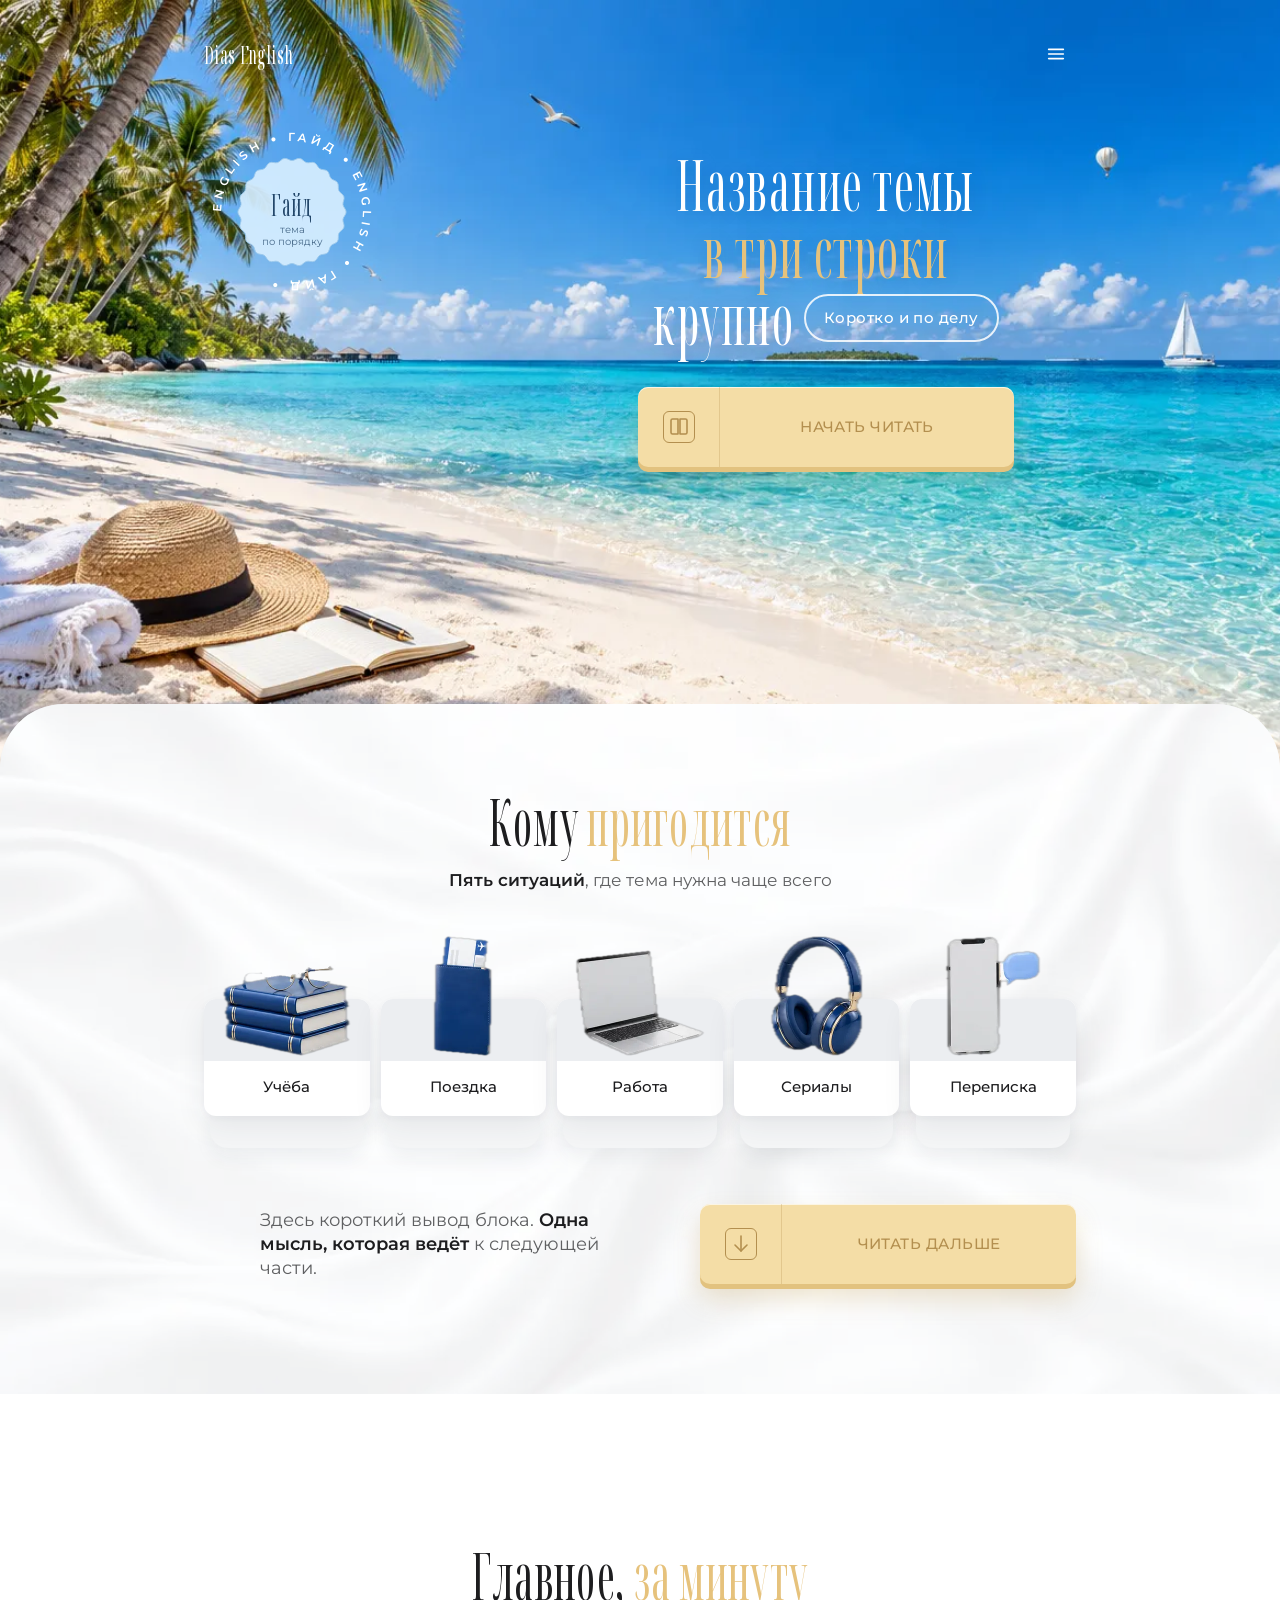
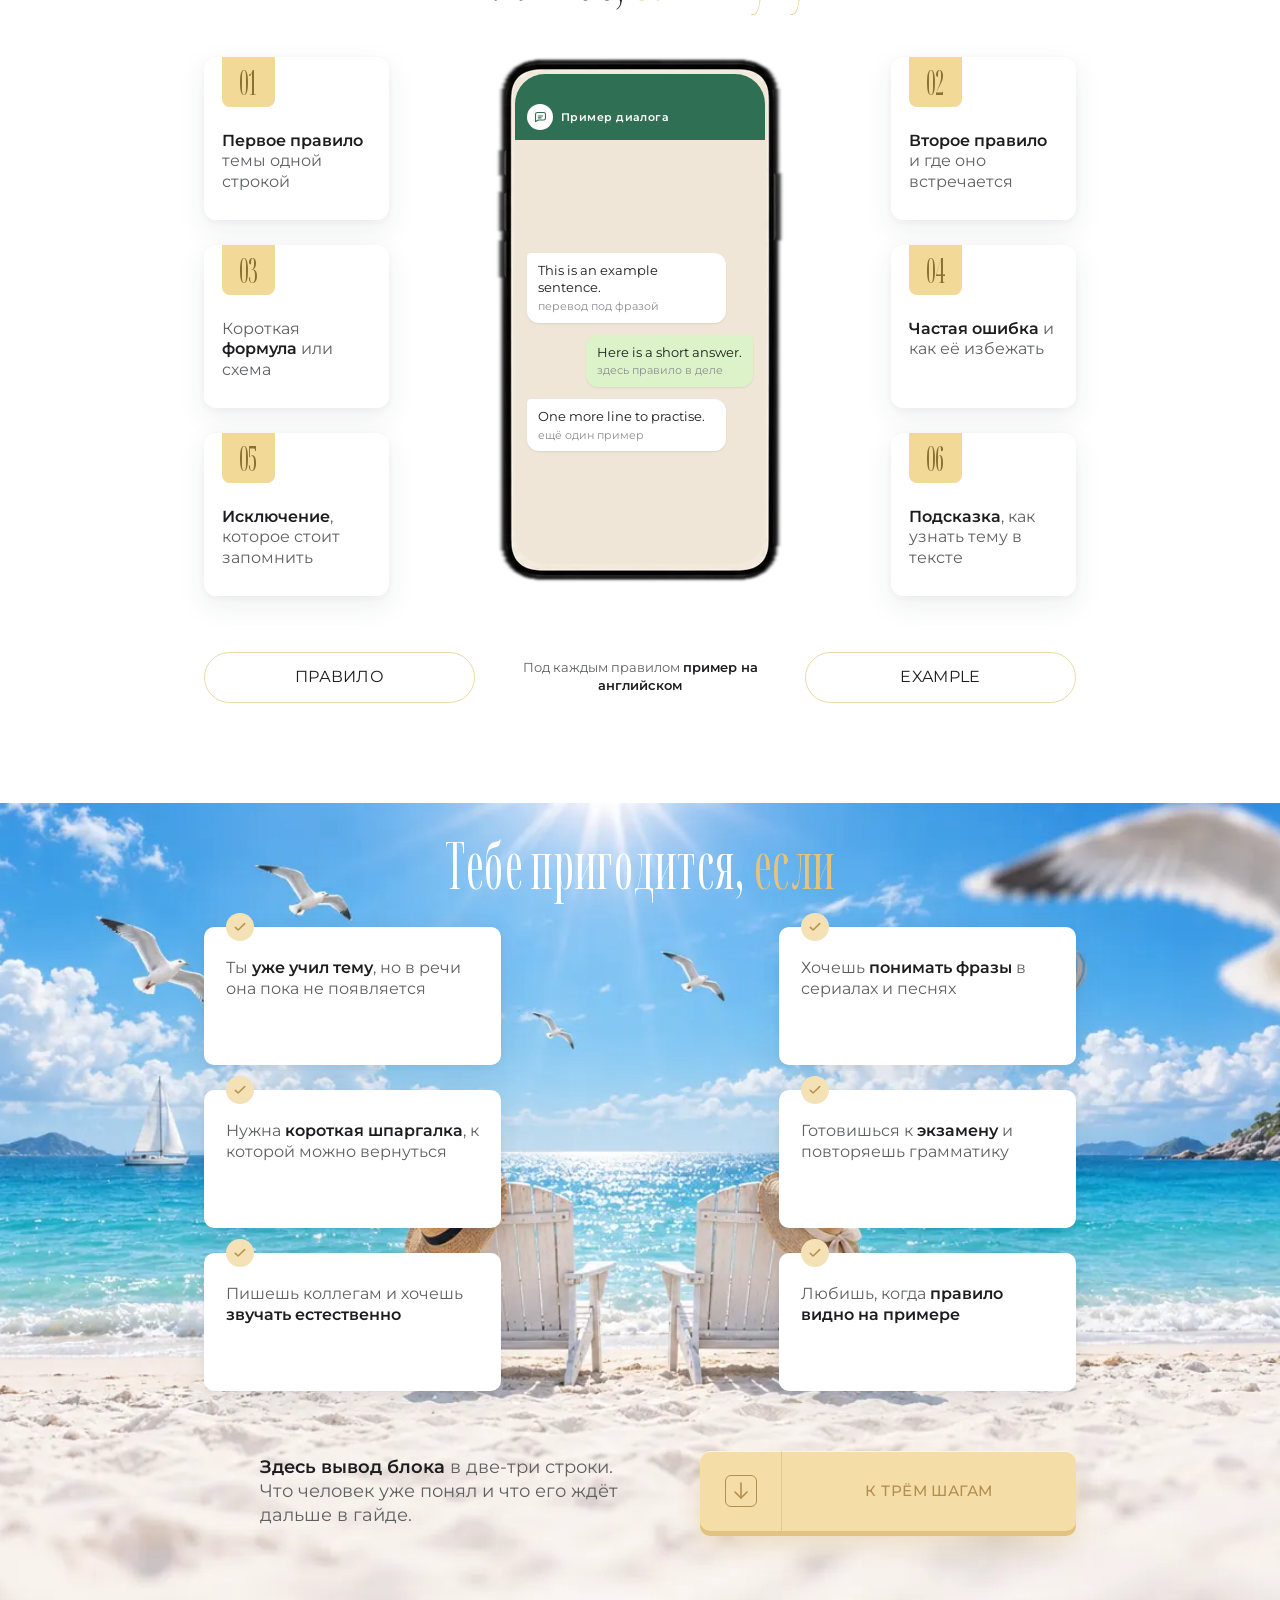
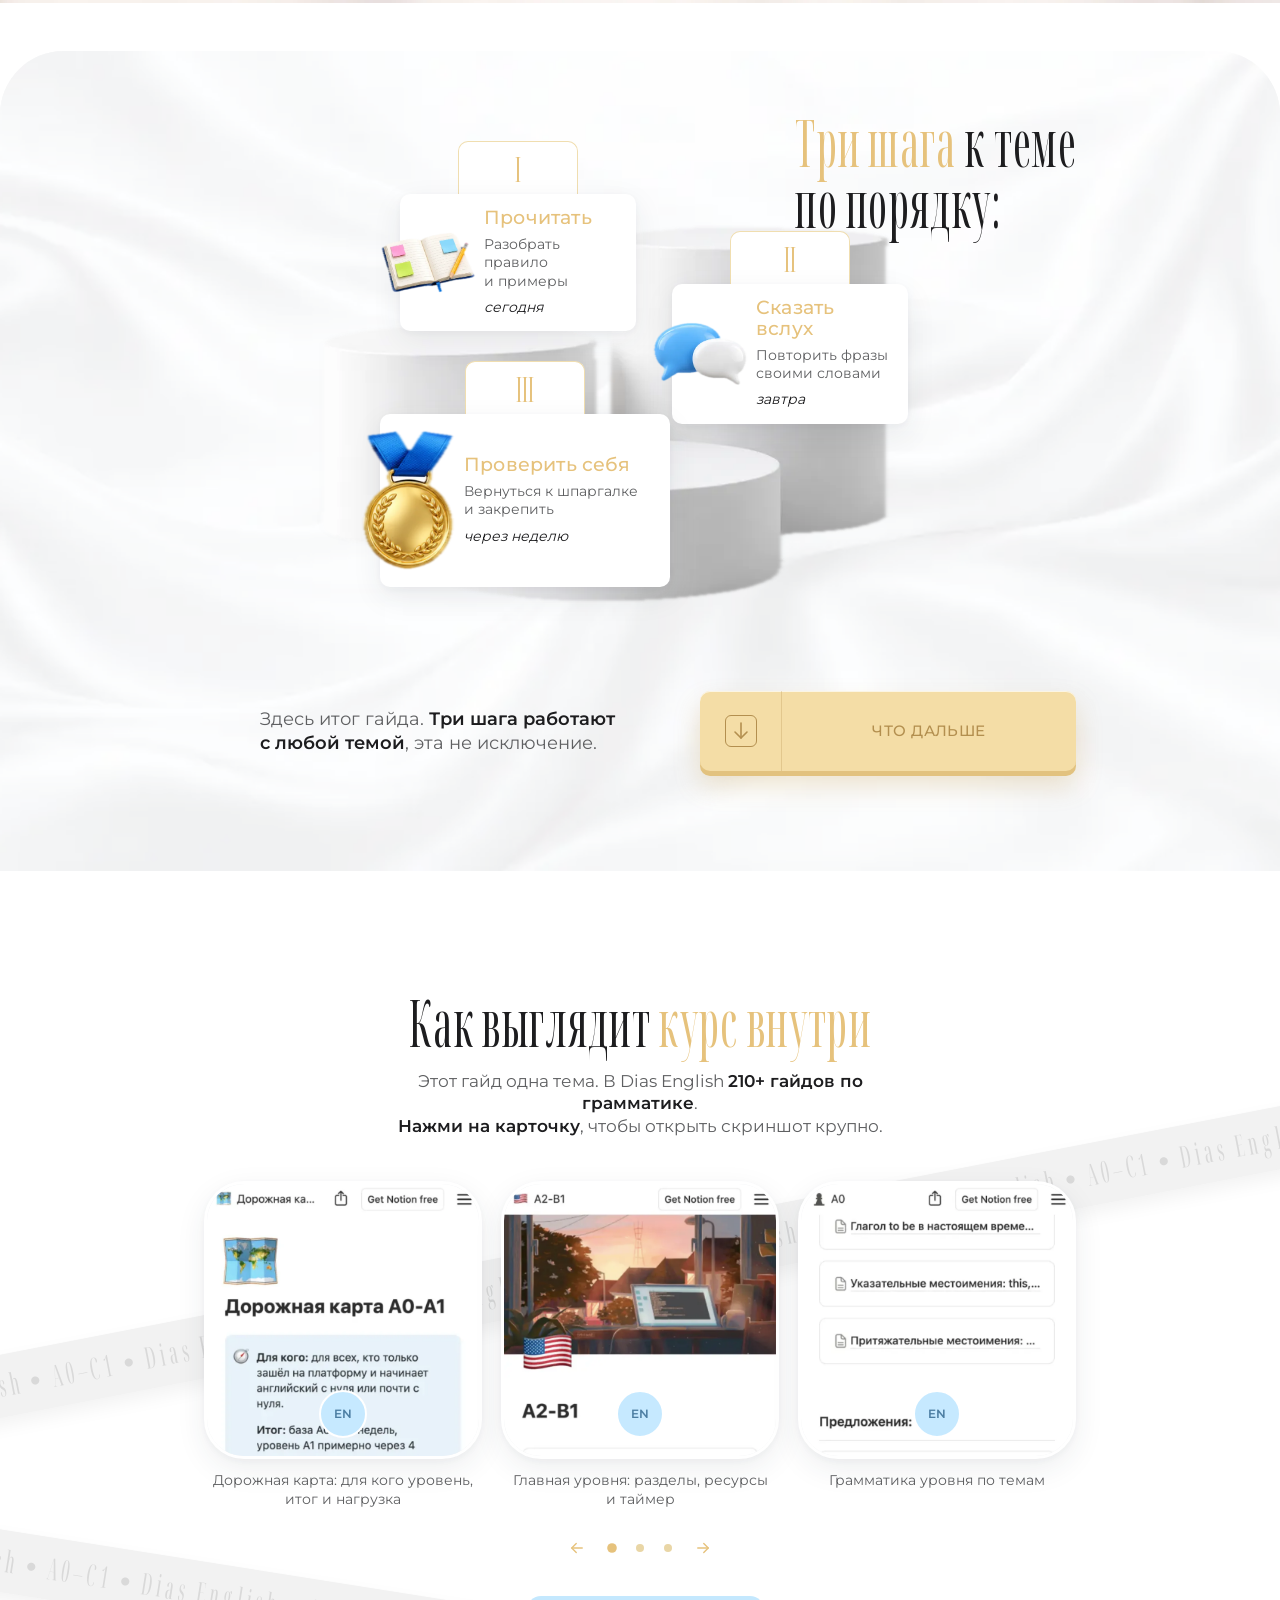
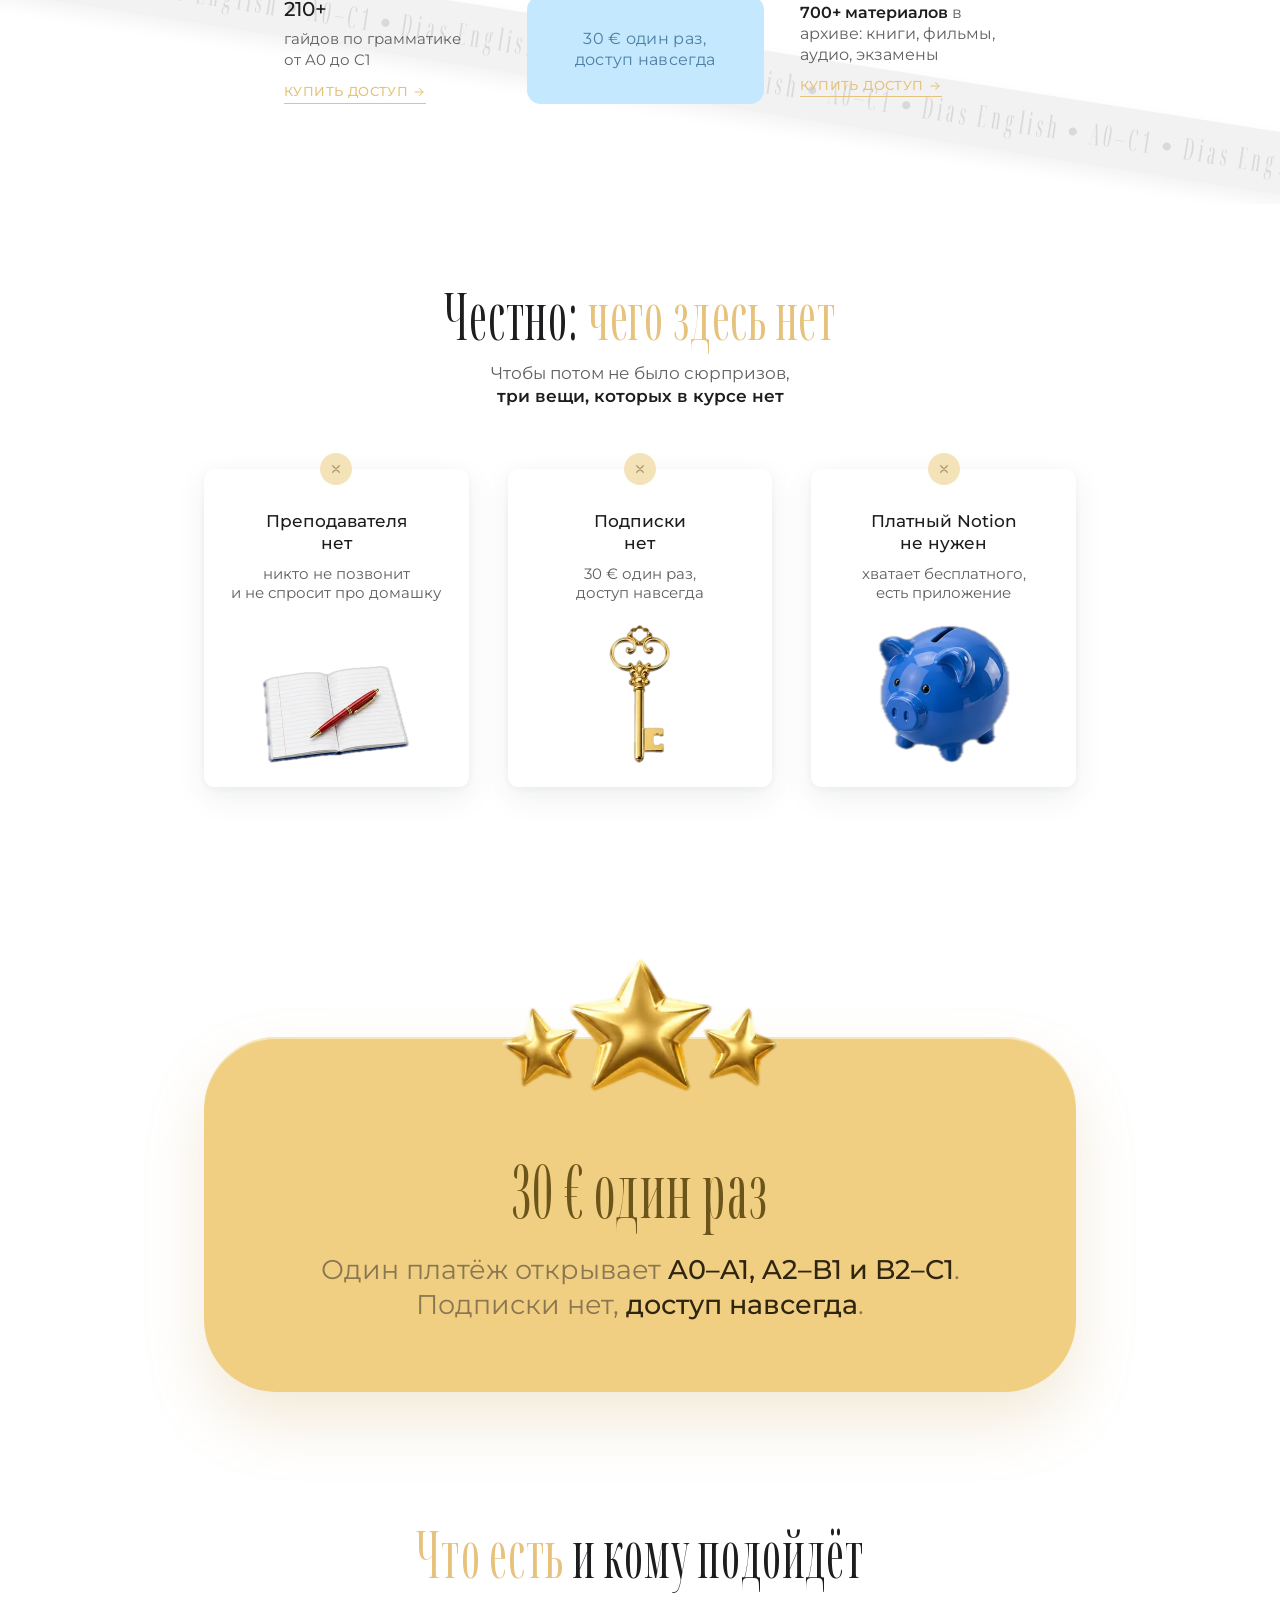
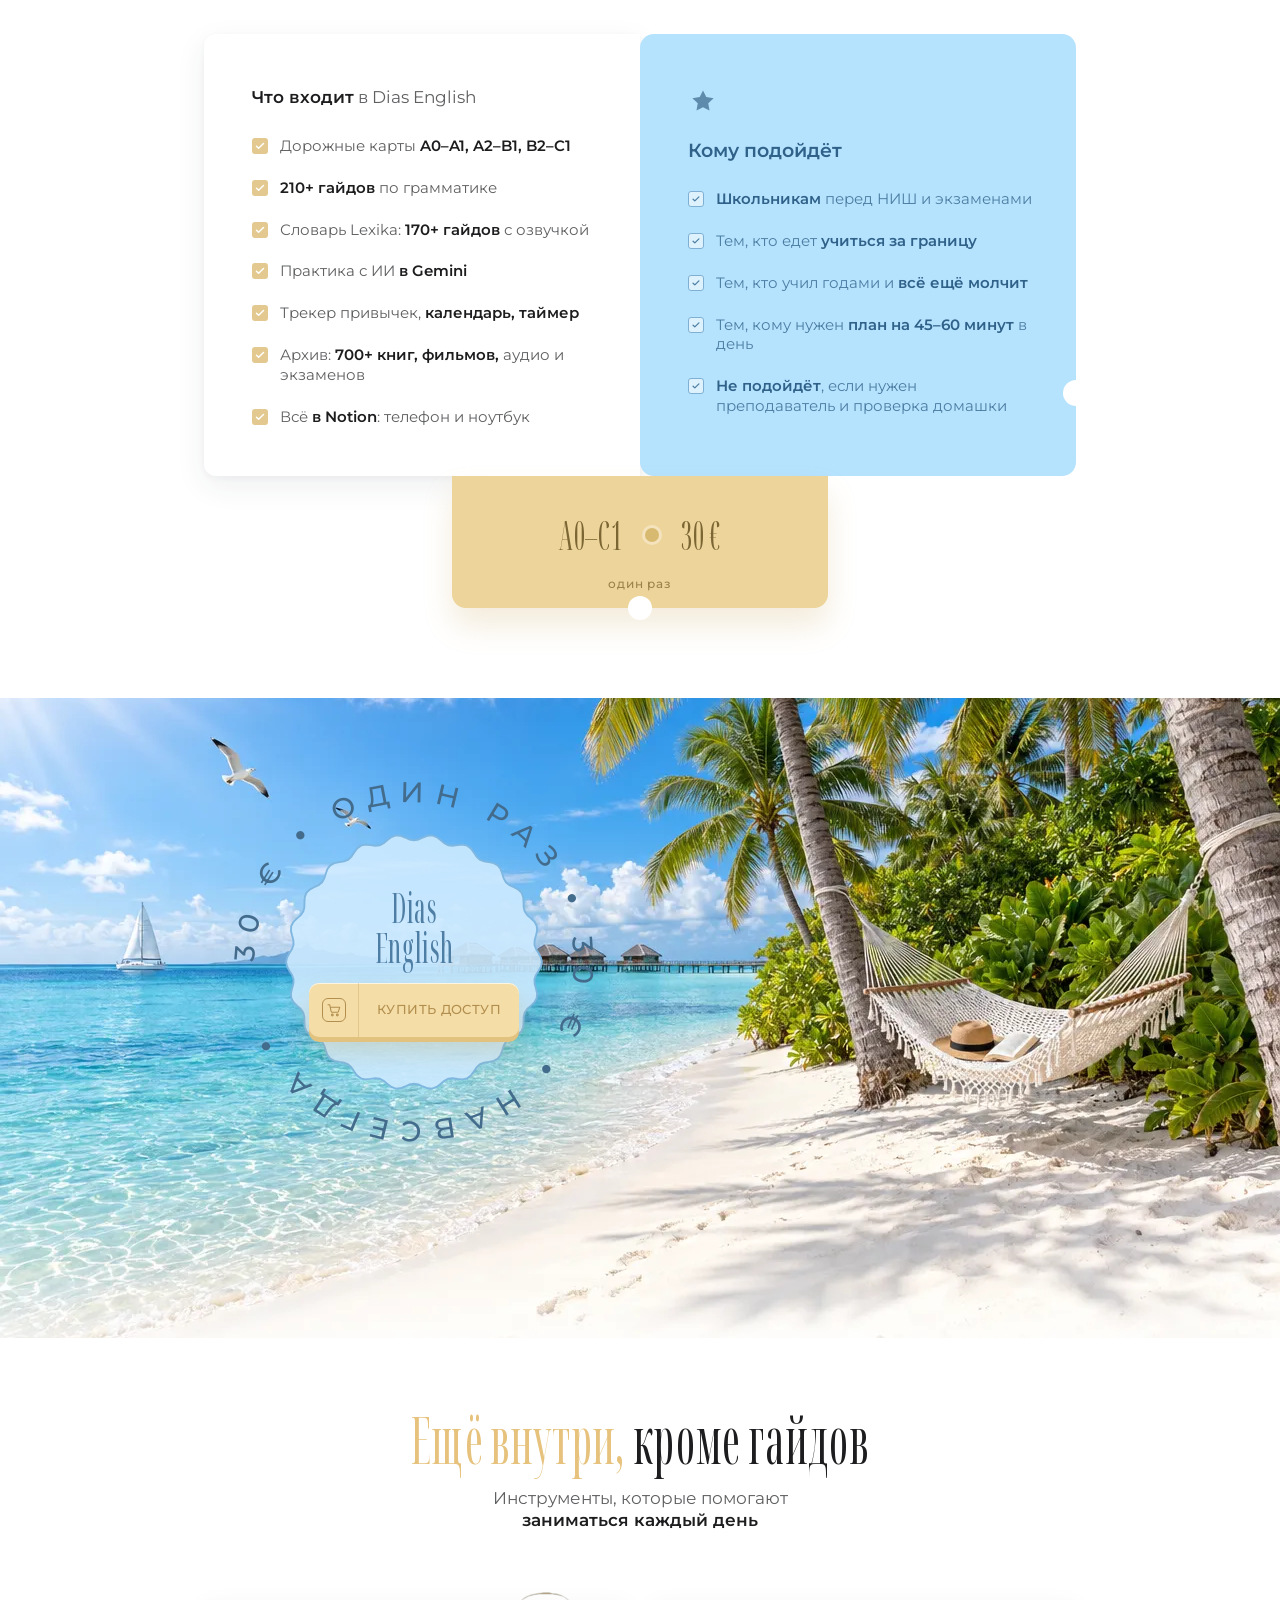
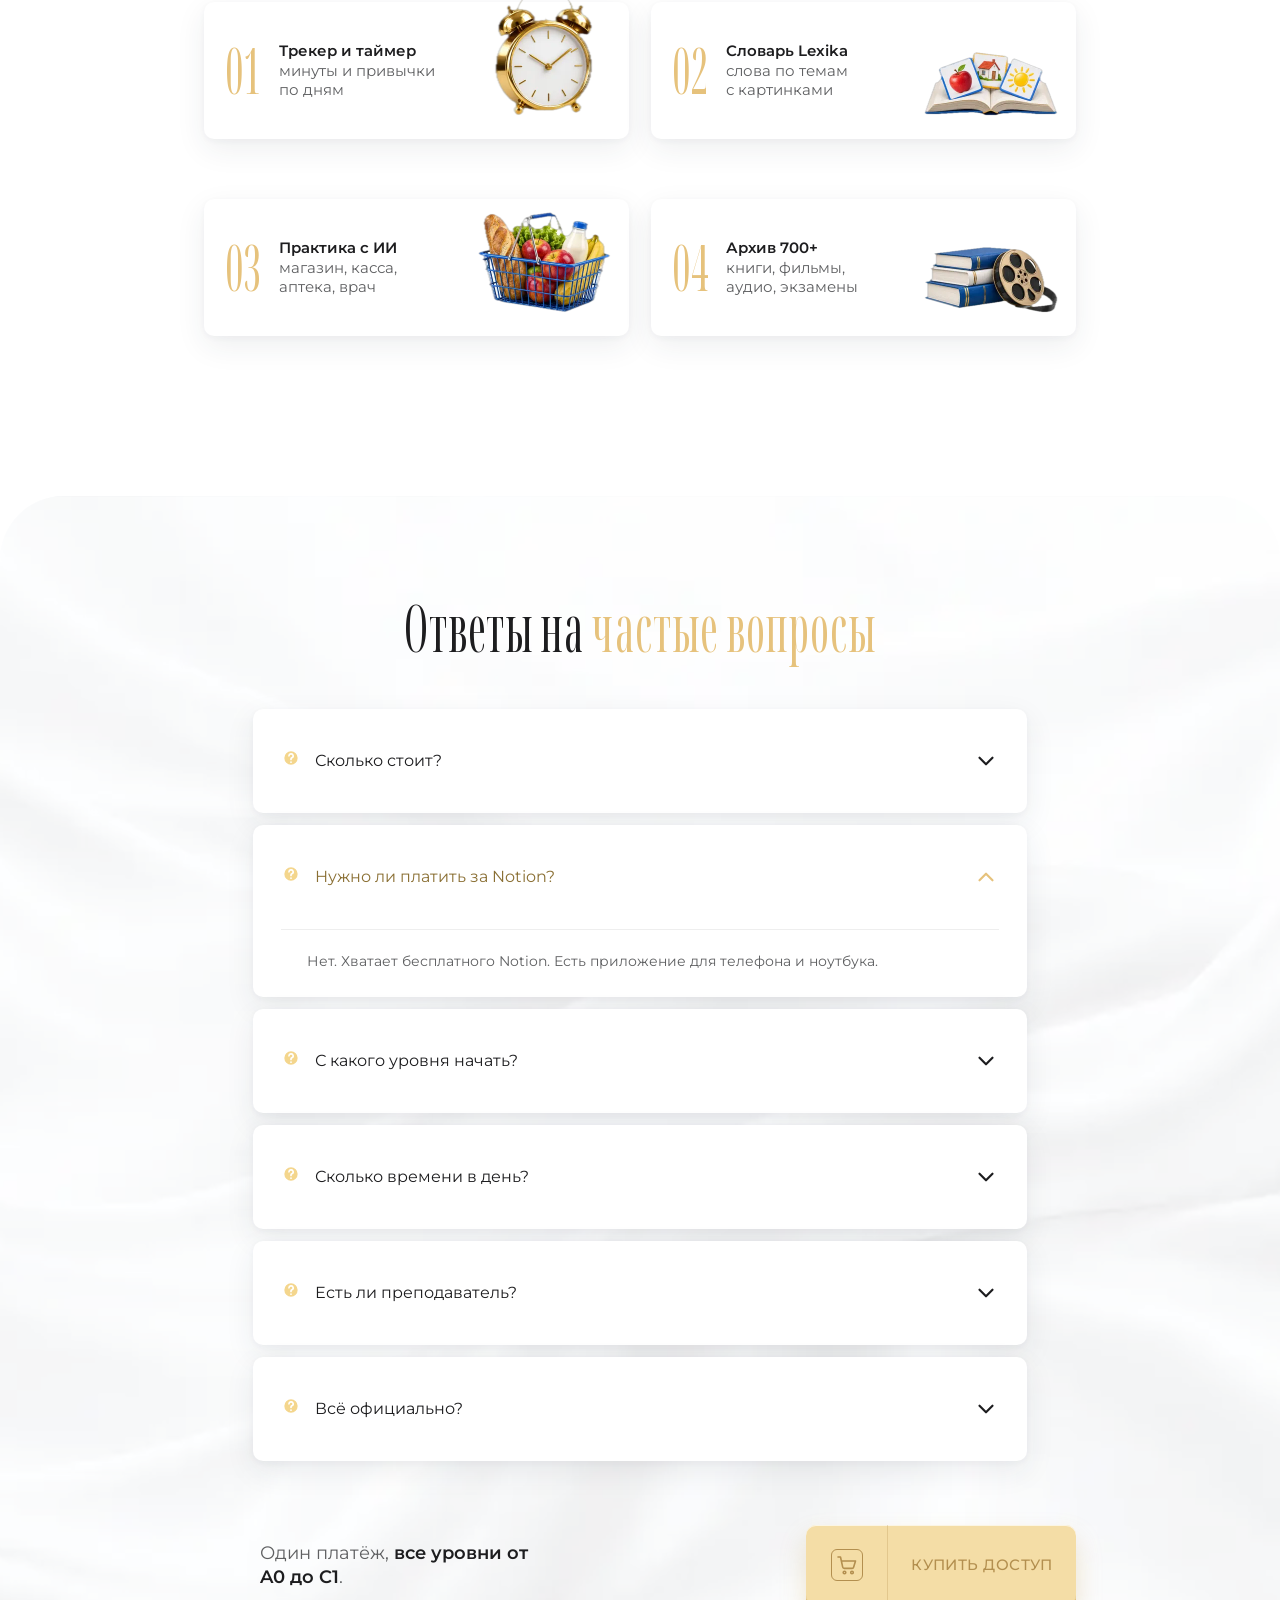
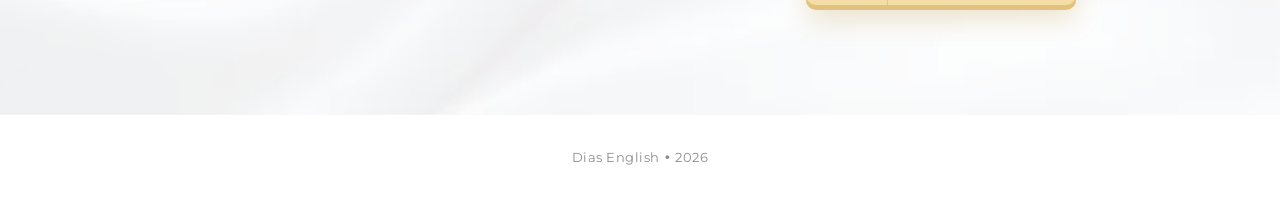
==== commit 8e793271: "Без людей и без lesson/: предметы вместо персонажей, PEOPLE.md, цены только 30 €, переадресации со с" ====
--- a/en/index.html
+++ b/en/index.html
@@ -11,7 +11,7 @@
 <link rel="preload" href="../assets/img/bg-hero.webp" as="image">
 <link rel="icon" href="../assets/favicon.svg" type="image/svg+xml">
 <link rel="stylesheet" href="../assets/style.css">
-<script>window.PAGE = "main"; window.BASE = "../"; window.CONTENT = {"meta":{"lang":"ru","exampleLang":"en","title":"Тема гайда по английскому","description":"Короткий гайд по английскому и курс Dias English в конце.","lessonTitle":"Тема гайда по английскому: урок"},"links":{"buy":"https://app.lava.top/products/2c950aa0-d8be-4317-8f39-0f9b4016f5da"},"header":{"logo":"Dias English","menu":[{"text":"Кому пригодится","href":"#who"},{"text":"Главное за минуту","href":"#main"},{"text":"Три шага","href":"#steps"},{"text":"Курс внутри","href":"#inside","ad":true},{"text":"Чего здесь нет","href":"#honest","ad":true},{"text":"Вопросы","href":"#faq","ad":true}]},"blocks":[{"type":"hero","id":"top","image":"assets/img/bg-hero.webp","imageAlt":"Пляж с пальмами, человек в шляпе читает блокнот у моря","badge":{"ring":"English • Гайд • English • Гайд • ","big":"Гайд","small":"тема|по порядку"},"title":["Название темы","[[в три строки]]","крупно"],"pill":"Коротко и по делу","button":{"text":"Начать читать","href":"#who","icon":"book"}},{"type":"audience","id":"who","title":"Кому [[пригодится]]","subtitle":"**Пять ситуаций**, где тема нужна чаще всего","cards":[{"img":"assets/img/who-student.webp","alt":"Студент в очках со стопкой книг","text":"Учёба"},{"img":"assets/img/who-traveler.webp","alt":"Девушка с паспортом и билетом","text":"Поездка"},{"img":"assets/img/who-office.webp","alt":"Мужчина в пиджаке с ноутбуком","text":"Работа"},{"img":"assets/img/who-music.webp","alt":"Девушка в наушниках слушает музыку","text":"Сериалы"},{"img":"assets/img/who-phone.webp","alt":"Девушка с телефоном машет рукой","text":"Переписка"}],"row":{"text":"Здесь короткий вывод блока. **Одна мысль, которая ведёт** к следующей части.","button":{"text":"Читать дальше","href":"#main","icon":"arrow"}}},{"type":"points","id":"main","title":"Главное, [[за минуту]]","items":["**Первое правило** темы одной строкой","**Второе правило** и где оно встречается","Короткая **формула** или схема","**Частая ошибка** и как её избежать","**Исключение**, которое стоит запомнить","**Подсказка**, как узнать тему в тексте"],"phone":{"image":"assets/img/phone-hand.webp","alt":"Рука держит телефон с перепиской на английском","chatName":"Пример диалога","messages":[{"from":"in","text":"This is an example sentence.","note":"перевод под фразой"},{"from":"out","text":"Here is a short answer.","note":"здесь правило в деле"},{"from":"in","text":"One more line to practise.","note":"ещё один пример"}]},"pills":["Правило","Example"],"pillsNote":"Под каждым правилом **пример на английском**"},{"type":"checks","id":"useful","image":"assets/img/bg-foryou.webp","imageAlt":"Два пустых пляжных кресла со шляпами смотрят на море","title":"Тебе пригодится, [[если]]","cards":["Ты **уже учил тему**, но в речи она пока не появляется","Хочешь **понимать фразы** в сериалах и песнях","Нужна **короткая шпаргалка**, к которой можно вернуться","Готовишься к **экзамену** и повторяешь грамматику","Пишешь коллегам и хочешь **звучать естественно**","Любишь, когда **правило видно на примере**"],"row":{"text":"**Здесь вывод блока** в две-три строки. Что человек уже понял и что его ждёт дальше в гайде.","button":{"text":"К трём шагам","href":"#steps","icon":"arrow"}}},{"type":"steps","id":"steps","podium":"assets/img/podium.webp","title":"[[Три шага]] к теме|по порядку:","steps":[{"num":"I","img":"assets/img/obj-notebook.webp","alt":"Открытый блокнот с карандашом","title":"Прочитать","text":"Разобрать правило|и примеры","time":"сегодня"},{"num":"II","img":"assets/img/obj-bubbles.webp","alt":"Два облачка диалога","title":"Сказать вслух","text":"Повторить фразы|своими словами","time":"завтра"},{"num":"III","img":"assets/img/obj-medal.webp","alt":"Золотая медаль","title":"Проверить себя","text":"Вернуться к шпаргалке|и закрепить","time":"через неделю"}],"row":{"text":"Здесь итог гайда. **Три шага работают с любой темой**, эта не исключение.","button":{"text":"Что дальше","href":"#inside","icon":"arrow"},"lessonButton":{"text":"Наверх","href":"#top","icon":"arrow"}}},{"type":"gallery","id":"inside","ad":true,"title":"Как выглядит [[курс внутри]]","subtitle":"Этот гайд одна тема. В Dias English **210+ гайдов по грамматике**.|**Нажми на карточку**, чтобы открыть скриншот крупно.","ribbon":"Dias English • A0–C1 • ","pages":[[{"img":"assets/img/shot_dias-roadmap.webp","tag":"EN","caption":"Дорожная карта: для кого уровень, итог и нагрузка"},{"img":"assets/img/shot_dias-home.webp","tag":"EN","caption":"Главная уровня: разделы, ресурсы и таймер"},{"img":"assets/img/shot_dias-grammar.webp","tag":"EN","caption":"Грамматика уровня по темам"}],[{"img":"assets/img/shot_dias-topic.webp","tag":"EN","caption":"Гайд по теме с объяснением на русском"},{"img":"assets/img/shot_dias-lexika.webp","tag":"EN","caption":"Lexika: слова по темам с картинками"},{"img":"assets/img/shot_dias-gemini.webp","tag":"EN","caption":"Gemini: ситуации для разговора с ИИ"}],[{"img":"assets/img/shot_dias-topic0.webp","tag":"EN","caption":"Гайд и практика в Gemini"},{"img":"assets/img/shot_dias-res.webp","tag":"EN","caption":"Материалы: мультфильмы, YouTube, приложения"},{"img":"assets/img/shot_dias-tracker.webp","tag":"EN","caption":"Трекер: прогресс за день, неделю и месяц"}]],"left":{"big":"210+","sub":"гайдов по грамматике|от A0 до C1","link":{"text":"Купить доступ","href":"buy"}},"box":"30 € один раз,|доступ навсегда","right":{"text":"**700+ материалов** в архиве: книги, фильмы, аудио, экзамены","link":{"text":"Купить доступ","href":"buy"}}},{"type":"pains","id":"honest","ad":true,"title":"Честно: [[чего здесь нет]]","subtitle":"Чтобы потом не было сюрпризов,|**три вещи, которых в курсе нет**","cards":[{"img":"assets/img/pain-tired.webp","alt":"Девушка подпирает голову рукой","title":"Преподавателя|нет","text":"никто не позвонит|и не спросит про домашку"},{"img":"assets/img/pain-dictionary.webp","alt":"Мужчина смотрит в словарь","title":"Подписки|нет","text":"30 € один раз,|доступ навсегда"},{"img":"assets/img/pain-phone.webp","alt":"Девушка смотрит в телефон","title":"Платный Notion|не нужен","text":"хватает бесплатного,|есть приложение"}]},{"type":"promise","id":"price","ad":true,"stars":"assets/img/obj-stars.webp","title":"30 € один раз","text":"Один платёж открывает **A0–A1, A2–B1 и B2–C1**.|Подписки нет, **доступ навсегда**."},{"type":"includes","id":"includes","ad":true,"title":"[[Что есть]] и кому подойдёт","left":{"name":"**Что входит** в Dias English","items":["Дорожные карты **A0–A1, A2–B1, B2–C1**","**210+ гайдов** по грамматике","Словарь Lexika: **170+ гайдов** с озвучкой","Практика с ИИ **в Gemini**","Трекер привычек, **календарь, таймер**","Архив: **700+ книг, фильмов,** аудио и экзаменов","Всё **в Notion**: телефон и ноутбук"]},"right":{"intro":"**Кому подойдёт**","items":["**Школьникам** перед НИШ и экзаменами","Тем, кто едет **учиться за границу**","Тем, кто учил годами и **всё ещё молчит**","Тем, кому нужен **план на 45–60 минут** в день","**Не подойдёт**, если нужен преподаватель и проверка домашки"]},"ticket":{"left":"A0–C1","right":"30 €","note":"один раз"}},{"type":"promo","id":"buy","ad":true,"image":"assets/img/bg-promo.webp","imageAlt":"Пляж с гамаком между пальмами","ring":"30 € • один раз • 30 € • навсегда • ","title":"Dias|English","buttons":[{"text":"Купить доступ","href":"buy"}]},{"type":"bonus","id":"bonus","ad":true,"title":"[[Ещё внутри,]] кроме гайдов","subtitle":"Инструменты, которые помогают|**заниматься каждый день**","cards":[{"num":"01","img":"assets/img/bonus-clock.webp","alt":"Парень держит будильник","text":"**Трекер и таймер**|минуты и привычки|по дням"},{"num":"02","img":"assets/img/bonus-wind.webp","alt":"Девушка смеётся, волосы на ветру","text":"**Словарь Lexika**|слова по темам|с картинками"},{"num":"03","img":"assets/img/bonus-heart.webp","alt":"Девушка прижимает к груди сердце","text":"**Практика с ИИ**|магазин, касса,|аптека, врач"},{"num":"04","img":"assets/img/bonus-jacket.webp","alt":"Девушка надевает пиджак","text":"**Архив 700+**|книги, фильмы,|аудио, экзамены"}]},{"type":"faq","id":"faq","ad":true,"title":"Ответы на [[частые вопросы]]","items":[{"q":"Сколько стоит?","a":"30 € один раз. Подписки нет. Доступ навсегда ко всем уровням от A0 до C1."},{"q":"Нужно ли платить за Notion?","a":"Нет. Хватает бесплатного Notion. Есть приложение для телефона и ноутбука."},{"q":"С какого уровня начать?","a":"На карте A0–A1 первый шаг это тест на уровень. Если у тебя уверенный Elementary, карта подскажет перейти дальше."},{"q":"Сколько времени в день?","a":"Карта рассчитана на 45–60 минут, 5 дней в неделю. Можно и по 30 минут, тогда сроки растянутся."},{"q":"Есть ли преподаватель?","a":"Нет. Это самостоятельная платформа. Для разговорной практики карта советует раз в неделю говорить с живым собеседником или с ИИ."},{"q":"Всё официально?","a":"Да. Оплата по договору оферты. Ссылка на договор есть на главной странице уровня."}],"row":{"text":"Один платёж, **все уровни от A0 до C1**.","buttons":[{"text":"Купить доступ","href":"buy"}]}},{"type":"promise","id":"end","lesson":true,"stars":"assets/img/obj-stars.webp","title":"Тема разобрана","text":"Здесь короткий итог гайда в одну-две строки.|**Сохрани страницу**, чтобы вернуться к примерам."}],"footer":"Dias English • 2026"};</script>
+<script>window.PAGE = "main"; window.BASE = "../"; window.CONTENT = {"meta":{"lang":"ru","exampleLang":"en","title":"Тема гайда по английскому","description":"Короткий гайд по английскому и курс Dias English в конце."},"links":{"buy":"https://app.lava.top/products/2c950aa0-d8be-4317-8f39-0f9b4016f5da"},"header":{"logo":"Dias English","menu":[{"text":"Кому пригодится","href":"#who"},{"text":"Главное за минуту","href":"#main"},{"text":"Три шага","href":"#steps"},{"text":"Курс внутри","href":"#inside","ad":true},{"text":"Чего здесь нет","href":"#honest","ad":true},{"text":"Вопросы","href":"#faq","ad":true}]},"blocks":[{"type":"hero","id":"top","image":"assets/img/bg-hero.webp","imageAlt":"Тропический пляж с пальмами, на песке шляпа и открытый блокнот","badge":{"ring":"English • Гайд • English • Гайд • ","big":"Гайд","small":"тема|по порядку"},"title":["Название темы","[[в три строки]]","крупно"],"pill":"Коротко и по делу","button":{"text":"Начать читать","href":"#who","icon":"book"}},{"type":"audience","id":"who","title":"Кому [[пригодится]]","subtitle":"**Пять ситуаций**, где тема нужна чаще всего","cards":[{"img":"assets/img/who-books.webp","alt":"Стопка книг и очки","text":"Учёба"},{"img":"assets/img/who-passport.webp","alt":"Паспорт с посадочным талоном","text":"Поездка"},{"img":"assets/img/who-laptop.webp","alt":"Ноутбук","text":"Работа"},{"img":"assets/img/who-headphones.webp","alt":"Наушники","text":"Сериалы"},{"img":"assets/img/who-chat.webp","alt":"Телефон и облачко сообщения","text":"Переписка"}],"row":{"text":"Здесь короткий вывод блока. **Одна мысль, которая ведёт** к следующей части.","button":{"text":"Читать дальше","href":"#main","icon":"arrow"}}},{"type":"points","id":"main","title":"Главное, [[за минуту]]","items":["**Первое правило** темы одной строкой","**Второе правило** и где оно встречается","Короткая **формула** или схема","**Частая ошибка** и как её избежать","**Исключение**, которое стоит запомнить","**Подсказка**, как узнать тему в тексте"],"phone":{"image":"assets/img/phone.webp","alt":"Телефон с перепиской на английском","chatName":"Пример диалога","messages":[{"from":"in","text":"This is an example sentence.","note":"перевод под фразой"},{"from":"out","text":"Here is a short answer.","note":"здесь правило в деле"},{"from":"in","text":"One more line to practise.","note":"ещё один пример"}]},"pills":["Правило","Example"],"pillsNote":"Под каждым правилом **пример на английском**"},{"type":"checks","id":"useful","image":"assets/img/bg-foryou.webp","imageAlt":"Два пустых пляжных кресла со шляпами смотрят на море","title":"Тебе пригодится, [[если]]","cards":["Ты **уже учил тему**, но в речи она пока не появляется","Хочешь **понимать фразы** в сериалах и песнях","Нужна **короткая шпаргалка**, к которой можно вернуться","Готовишься к **экзамену** и повторяешь грамматику","Пишешь коллегам и хочешь **звучать естественно**","Любишь, когда **правило видно на примере**"],"row":{"text":"**Здесь вывод блока** в две-три строки. Что человек уже понял и что его ждёт дальше в гайде.","button":{"text":"К трём шагам","href":"#steps","icon":"arrow"}}},{"type":"steps","id":"steps","podium":"assets/img/podium.webp","title":"[[Три шага]] к теме|по порядку:","steps":[{"num":"I","img":"assets/img/obj-notebook.webp","alt":"Открытый блокнот с карандашом","title":"Прочитать","text":"Разобрать правило|и примеры","time":"сегодня"},{"num":"II","img":"assets/img/obj-bubbles.webp","alt":"Два облачка диалога","title":"Сказать вслух","text":"Повторить фразы|своими словами","time":"завтра"},{"num":"III","img":"assets/img/obj-medal.webp","alt":"Золотая медаль","title":"Проверить себя","text":"Вернуться к шпаргалке|и закрепить","time":"через неделю"}],"row":{"text":"Здесь итог гайда. **Три шага работают с любой темой**, эта не исключение.","button":{"text":"Что дальше","href":"#inside","icon":"arrow"}}},{"type":"gallery","id":"inside","ad":true,"title":"Как выглядит [[курс внутри]]","subtitle":"Этот гайд одна тема. В Dias English **210+ гайдов по грамматике**.|**Нажми на карточку**, чтобы открыть скриншот крупно.","ribbon":"Dias English • A0–C1 • ","pages":[[{"img":"assets/img/shot_dias-roadmap.webp","tag":"EN","caption":"Дорожная карта: для кого уровень, итог и нагрузка"},{"img":"assets/img/shot_dias-home.webp","tag":"EN","caption":"Главная уровня: разделы, ресурсы и таймер"},{"img":"assets/img/shot_dias-grammar.webp","tag":"EN","caption":"Грамматика уровня по темам"}],[{"img":"assets/img/shot_dias-topic.webp","tag":"EN","caption":"Гайд по теме с объяснением на русском"},{"img":"assets/img/shot_dias-habits.webp","tag":"EN","caption":"Привычки: Speaking, Writing и слова по дням"},{"img":"assets/img/shot_dias-writing.webp","tag":"EN","caption":"Writing: пишешь каждый день, по шагам"}],[{"img":"assets/img/shot_dias-wheel.webp","tag":"EN","caption":"The Wheel: минуты по каждому навыку"},{"img":"assets/img/shot_dias-res.webp","tag":"EN","caption":"Материалы: мультфильмы, YouTube, приложения"},{"img":"assets/img/shot_dias-tracker.webp","tag":"EN","caption":"Трекер: прогресс за день, неделю и месяц"}]],"left":{"big":"210+","sub":"гайдов по грамматике|от A0 до C1","link":{"text":"Купить доступ","href":"buy"}},"box":"30 € один раз,|доступ навсегда","right":{"text":"**700+ материалов** в архиве: книги, фильмы, аудио, экзамены","link":{"text":"Купить доступ","href":"buy"}}},{"type":"pains","id":"honest","ad":true,"title":"Честно: [[чего здесь нет]]","subtitle":"Чтобы потом не было сюрпризов,|**три вещи, которых в курсе нет**","cards":[{"img":"assets/img/pain-notebook.webp","alt":"Тетрадь и красная ручка","title":"Преподавателя|нет","text":"никто не позвонит|и не спросит про домашку"},{"img":"assets/img/pain-key.webp","alt":"Золотой ключ","title":"Подписки|нет","text":"30 € один раз,|доступ навсегда"},{"img":"assets/img/pain-piggy.webp","alt":"Синяя копилка","title":"Платный Notion|не нужен","text":"хватает бесплатного,|есть приложение"}]},{"type":"promise","id":"price","ad":true,"stars":"assets/img/obj-stars.webp","title":"30 € один раз","text":"Один платёж открывает **A0–A1, A2–B1 и B2–C1**.|Подписки нет, **доступ навсегда**."},{"type":"includes","id":"includes","ad":true,"title":"[[Что есть]] и кому подойдёт","left":{"name":"**Что входит** в Dias English","items":["Дорожные карты **A0–A1, A2–B1, B2–C1**","**210+ гайдов** по грамматике","Словарь Lexika: **170+ гайдов** с озвучкой","Практика с ИИ **в Gemini**","Трекер привычек, **календарь, таймер**","Архив: **700+ книг, фильмов,** аудио и экзаменов","Всё **в Notion**: телефон и ноутбук"]},"right":{"intro":"**Кому подойдёт**","items":["**Школьникам** перед НИШ и экзаменами","Тем, кто едет **учиться за границу**","Тем, кто учил годами и **всё ещё молчит**","Тем, кому нужен **план на 45–60 минут** в день","**Не подойдёт**, если нужен преподаватель и проверка домашки"]},"ticket":{"left":"A0–C1","right":"30 €","note":"один раз"}},{"type":"promo","id":"buy","ad":true,"image":"assets/img/bg-promo.webp","imageAlt":"Пляж с гамаком между пальмами","ring":"30 € • один раз • 30 € • навсегда • ","title":"Dias|English","buttons":[{"text":"Купить доступ","href":"buy"}]},{"type":"bonus","id":"bonus","ad":true,"title":"[[Ещё внутри,]] кроме гайдов","subtitle":"Инструменты, которые помогают|**заниматься каждый день**","cards":[{"num":"01","img":"assets/img/bonus-alarm.webp","alt":"Будильник","text":"**Трекер и таймер**|минуты и привычки|по дням"},{"num":"02","img":"assets/img/bonus-cards.webp","alt":"Книга и карточки с картинками","text":"**Словарь Lexika**|слова по темам|с картинками"},{"num":"03","img":"assets/img/bonus-basket.webp","alt":"Корзина с продуктами","text":"**Практика с ИИ**|магазин, касса,|аптека, врач"},{"num":"04","img":"assets/img/bonus-archive.webp","alt":"Книги и кинопленка","text":"**Архив 700+**|книги, фильмы,|аудио, экзамены"}]},{"type":"faq","id":"faq","ad":true,"title":"Ответы на [[частые вопросы]]","items":[{"q":"Сколько стоит?","a":"30 € один раз. Подписки нет. Доступ навсегда ко всем уровням от A0 до C1."},{"q":"Нужно ли платить за Notion?","a":"Нет. Хватает бесплатного Notion. Есть приложение для телефона и ноутбука."},{"q":"С какого уровня начать?","a":"На карте A0–A1 первый шаг это тест на уровень. Если у тебя уверенный Elementary, карта подскажет перейти дальше."},{"q":"Сколько времени в день?","a":"Карта рассчитана на 45–60 минут, 5 дней в неделю. Можно и по 30 минут, тогда сроки растянутся."},{"q":"Есть ли преподаватель?","a":"Нет. Это самостоятельная платформа. Для разговорной практики карта советует раз в неделю говорить с живым собеседником или с ИИ."},{"q":"Всё официально?","a":"Да. Оплата по договору оферты. Ссылка на договор есть на главной странице уровня."}],"row":{"text":"Один платёж, **все уровни от A0 до C1**.","buttons":[{"text":"Купить доступ","href":"buy"}]}}],"footer":"Dias English • 2026"};</script>
 <script src="../assets/app.js" defer></script>
 </head>
 <body>
--- a/assets/style.css
+++ b/assets/style.css
@@ -137,9 +137,9 @@
 .point:hover { transform: translateY(-5px); box-shadow: var(--shadow-hover); }
 .num { position: absolute; left: 18px; top: 0; width: 53px; height: 50px; display: grid; place-items: center; border-radius: 0 0 8px 8px; background: #f2d998;
   font: 400 34px/1 var(--font-title); color: var(--gold-dark); letter-spacing: .02em; }
-.phone { position: relative; width: 420px; margin: 0 0 0 -6px; z-index: 1; }
+.phone { position: relative; width: 290px; margin: 0 auto; z-index: 1; }
 .phone__img { width: 100%; }
-.phone__screen { position: absolute; left: 15.6%; width: 50%; top: 3.6%; height: 75%; border-radius: 26px; overflow: hidden; background: #efe6d8; display: flex; flex-direction: column; }
+.phone__screen { position: absolute; left: 6.9%; width: 86.2%; top: 3.4%; height: 93%; border-radius: 30px; overflow: hidden; background: #efe6d8; display: flex; flex-direction: column; }
 .chat__head { display: flex; align-items: center; gap: 8px; padding: 30px 12px 10px; background: #2f6f53; color: #fff; }
 .chat__ava { display: grid; place-items: center; width: 26px; height: 26px; border-radius: 50%; background: #fff; color: #2f6f53; }
 .chat__ava .ic { width: 15px; height: 15px; }
@@ -333,7 +333,7 @@
   :root { --wrap: 760px; --h2: 58px; --hero: 62px; }
   .hero__copy { left: 300px; width: 460px; }
   .points { grid-template-columns: 175px 1fr 175px; }
-  .phone { width: 400px; margin-left: -10px; }
+  .phone { width: 270px; }
   .checks { grid-template-columns: 270px 270px; }
   .steps__podium { left: 90px; }
   .step--1 { left: 150px; } .step--2 { left: 390px; } .step--3 { left: 130px; }
@@ -384,7 +384,7 @@
 
   .sec--points { padding-top: 100px; }
   .points { grid-template-columns: 1fr 1fr; gap: 14px; }
-  .phone { grid-column: 1 / -1; order: -1; width: min(330px, 100%); margin: 0 auto; }
+  .phone { grid-column: 1 / -1; order: -1; width: min(260px, 100%); margin: 0 auto; }
   .points__col { gap: 14px; }
   .point { min-height: 150px; padding: 66px 14px 14px; font-size: 15px; }
   .num { left: 14px; }
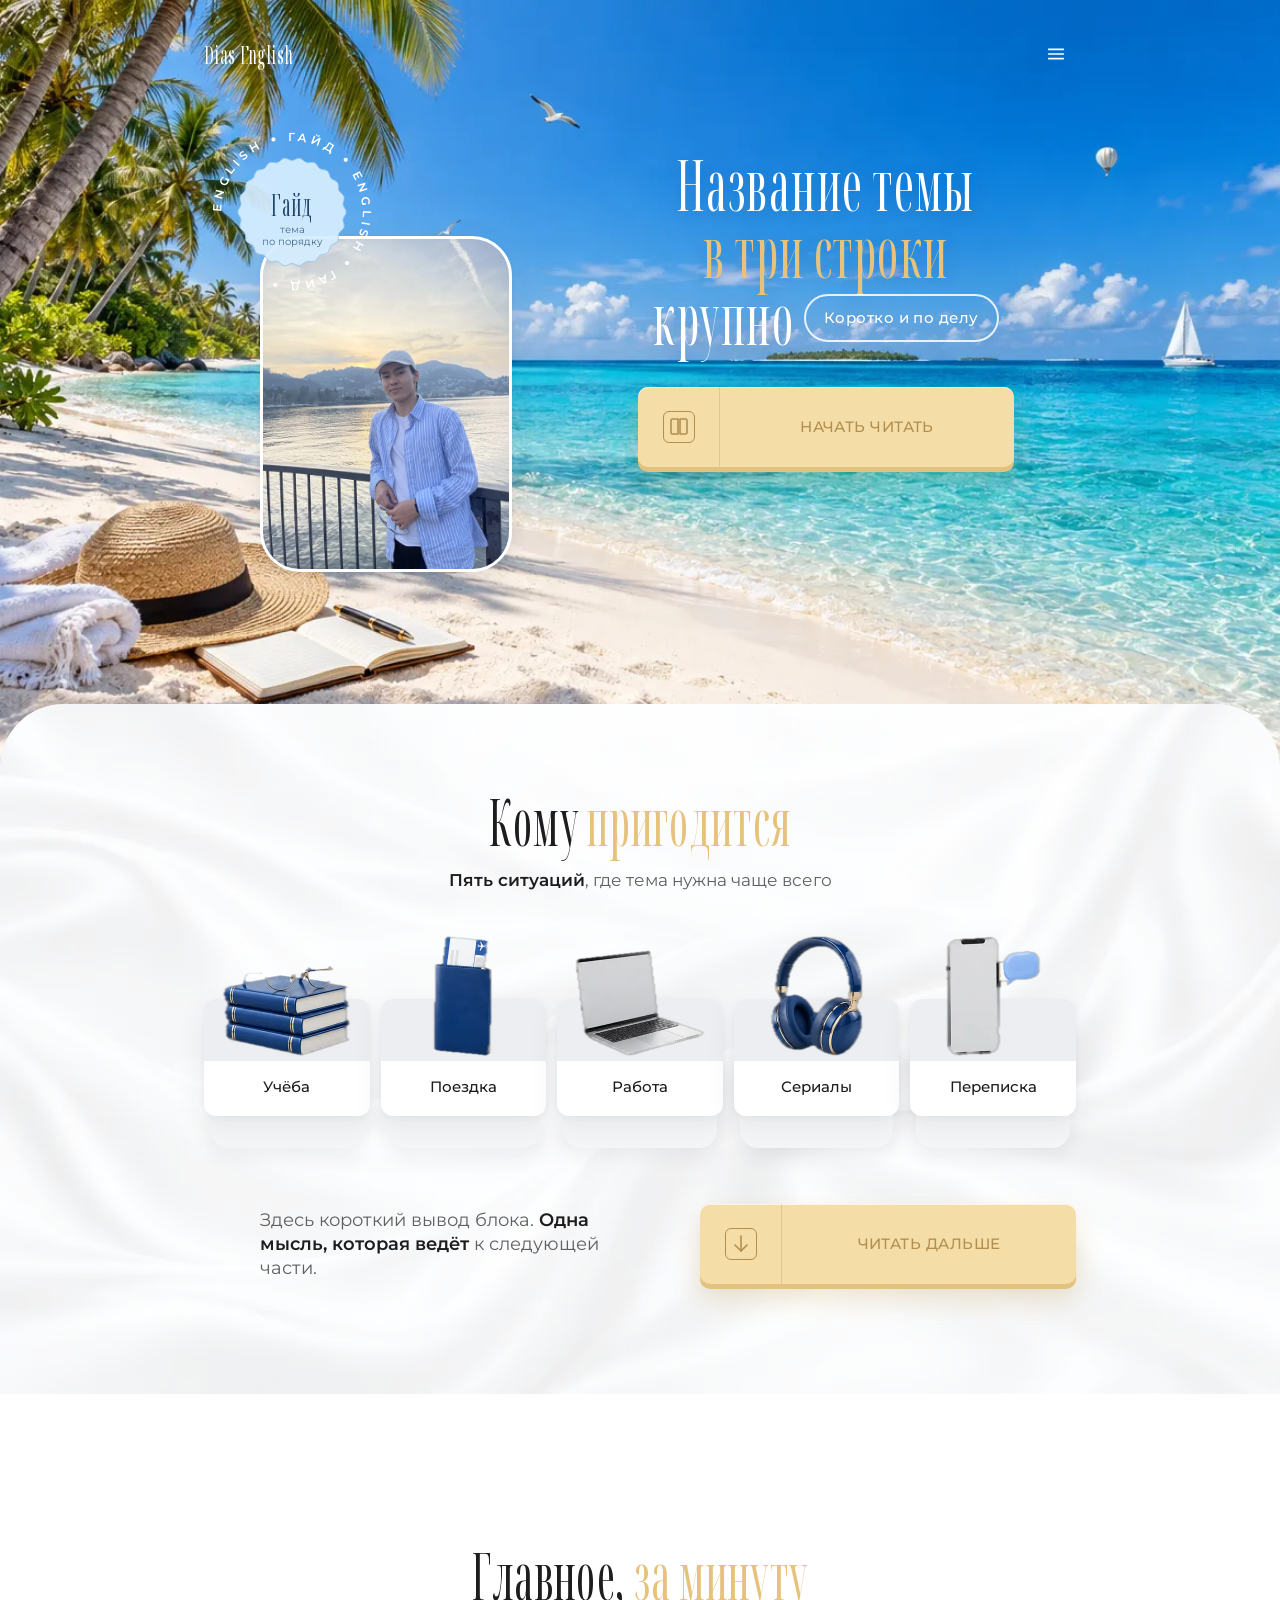
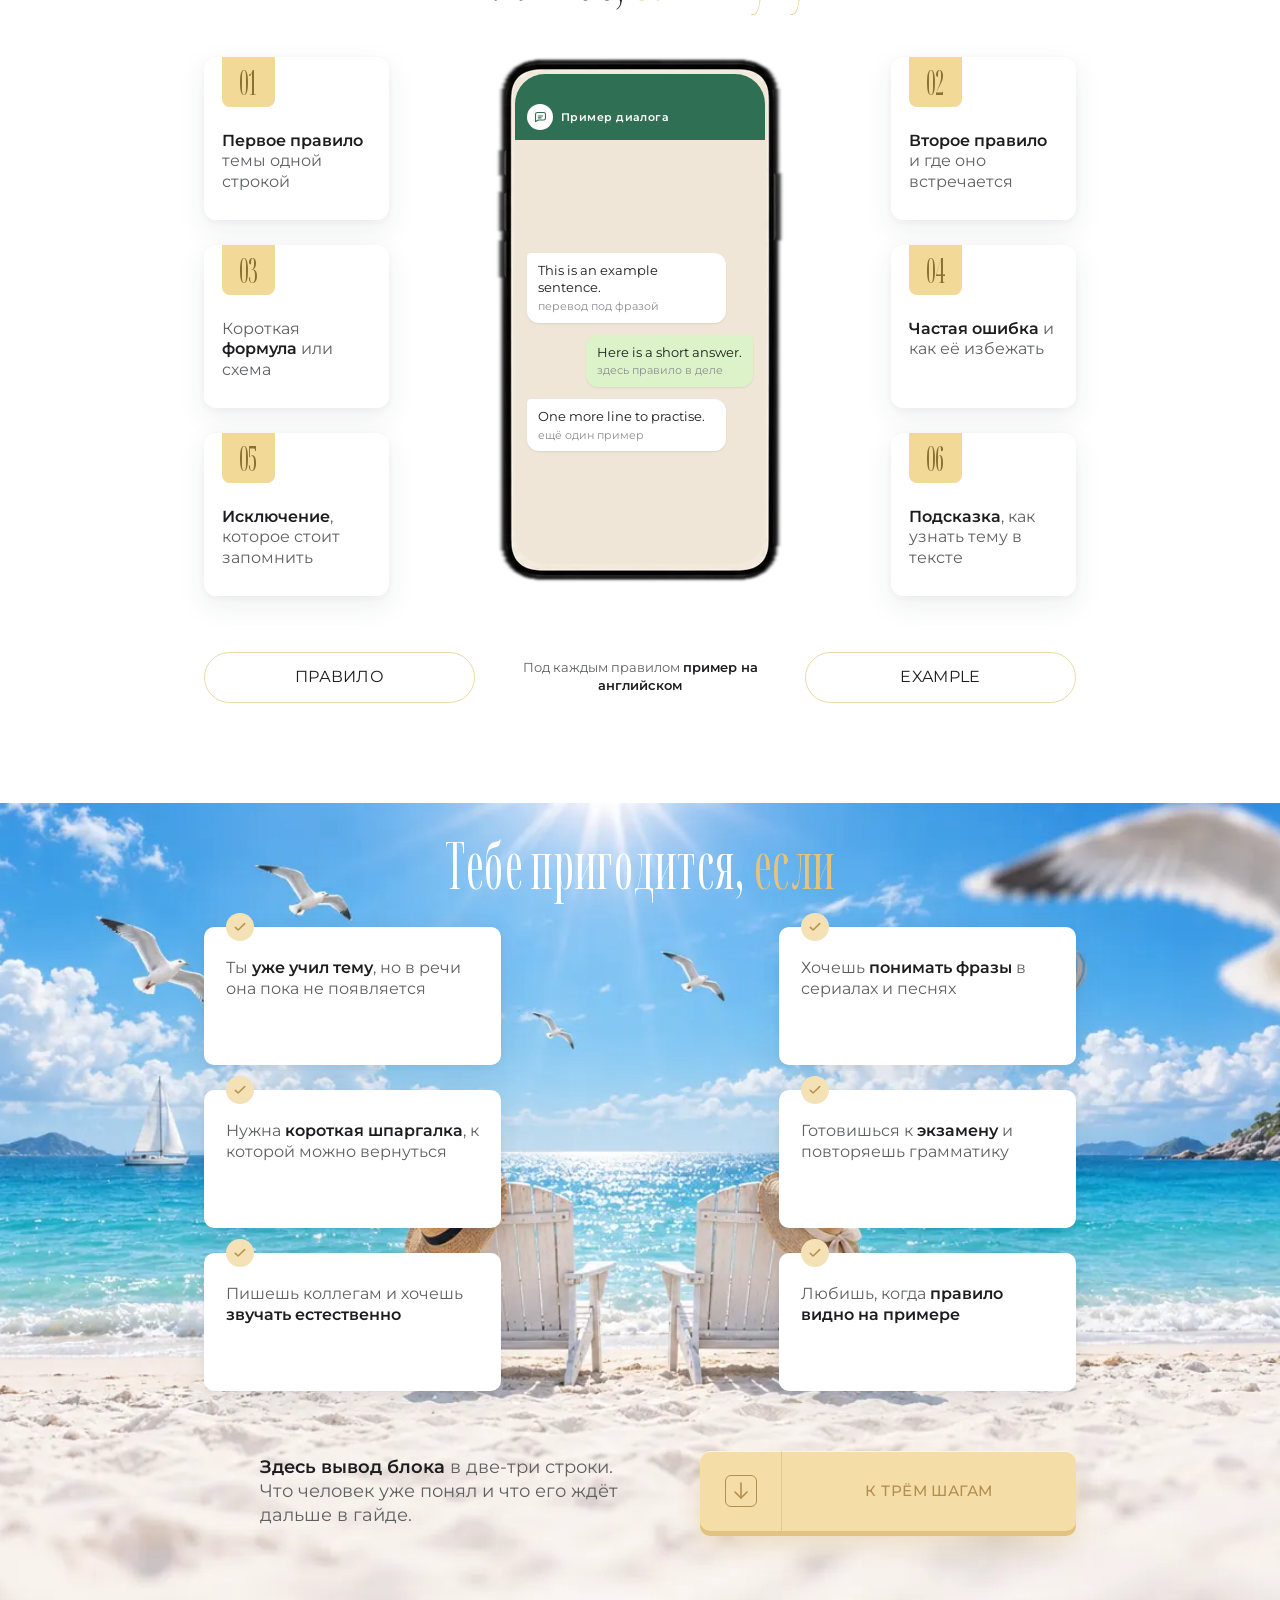
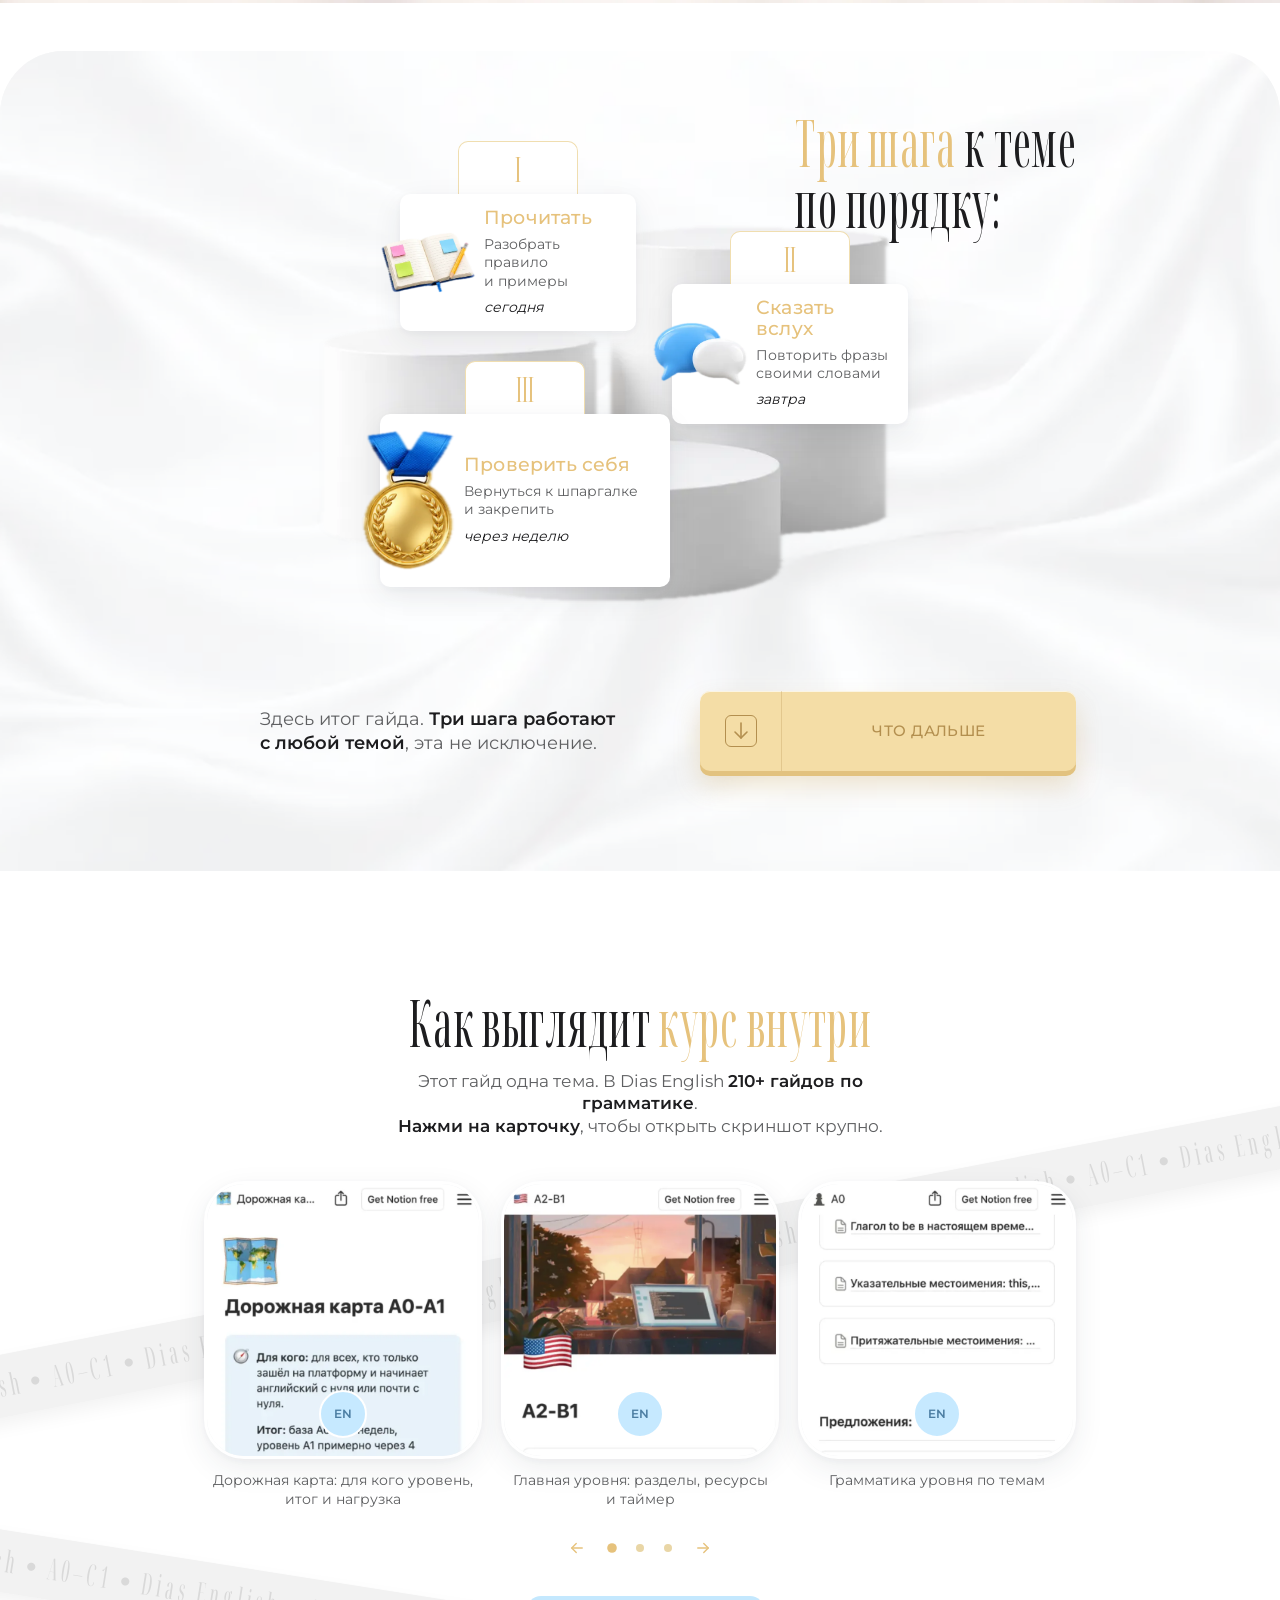
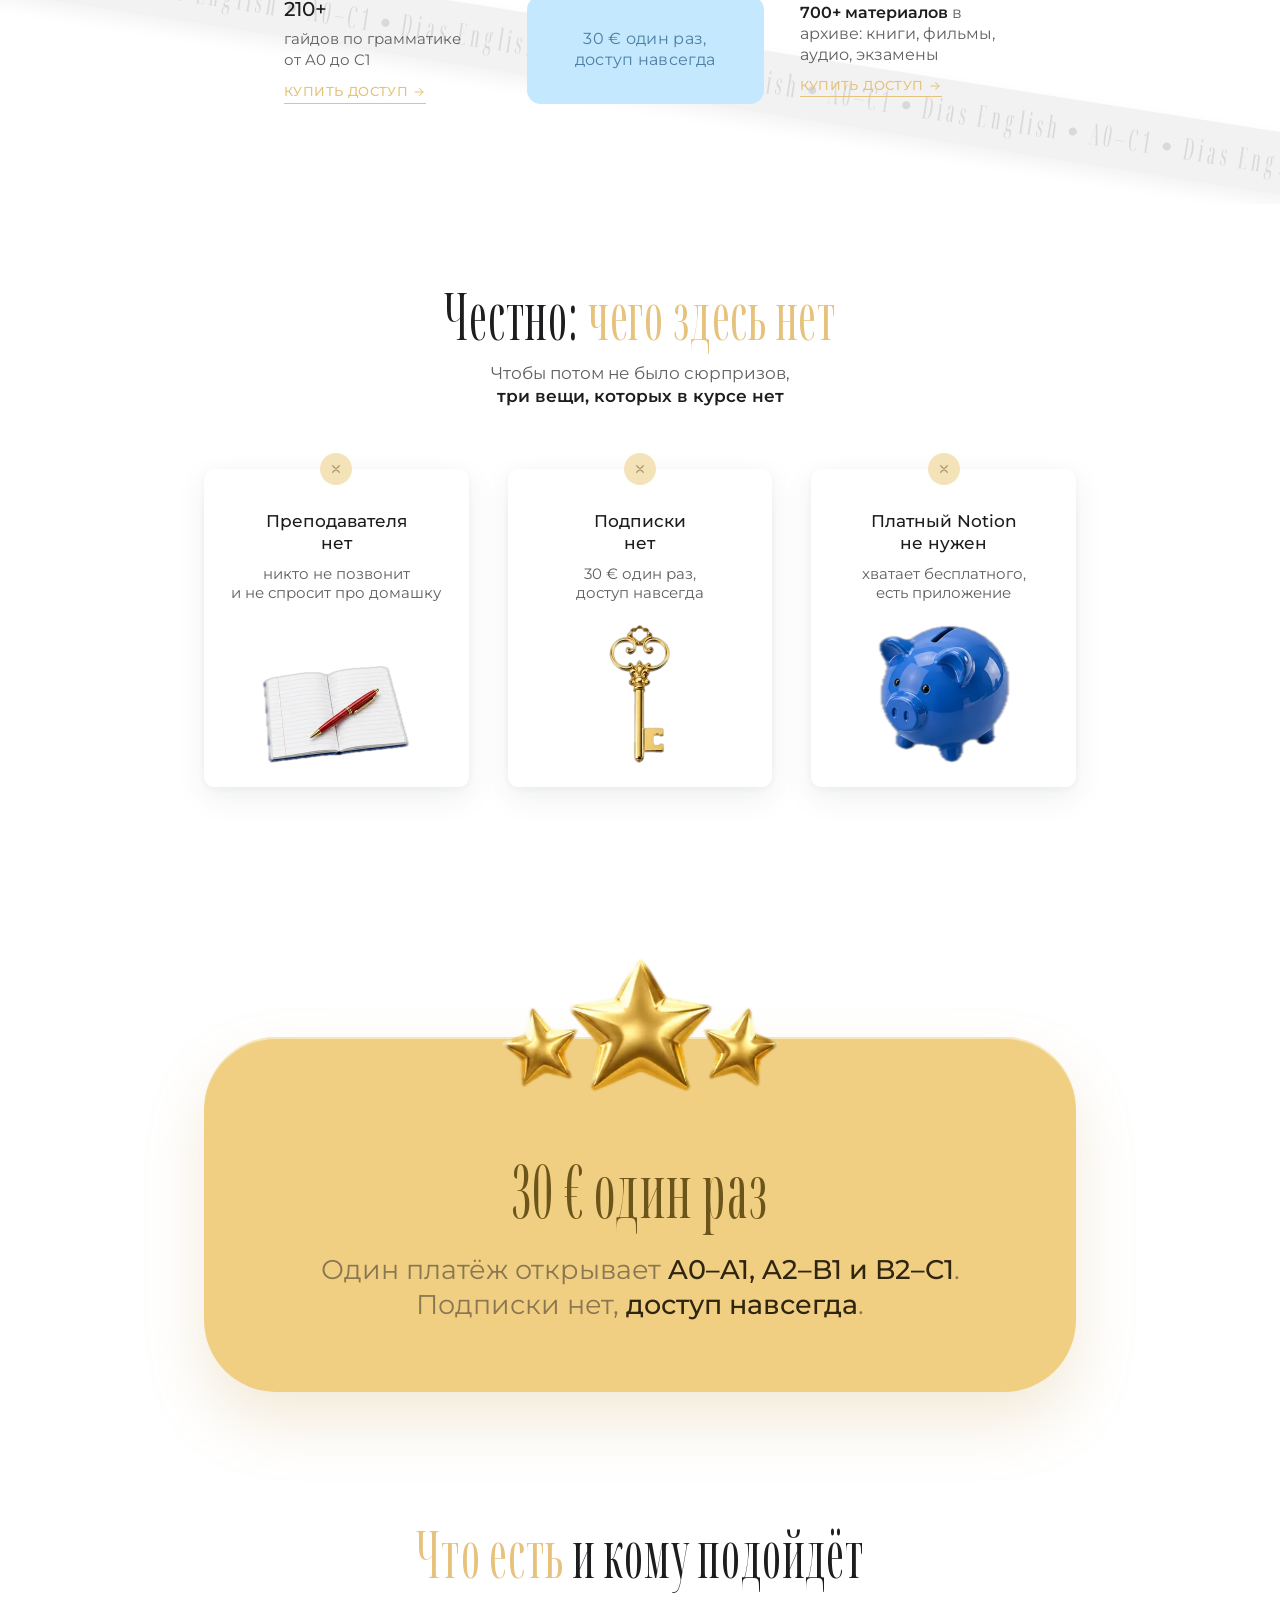
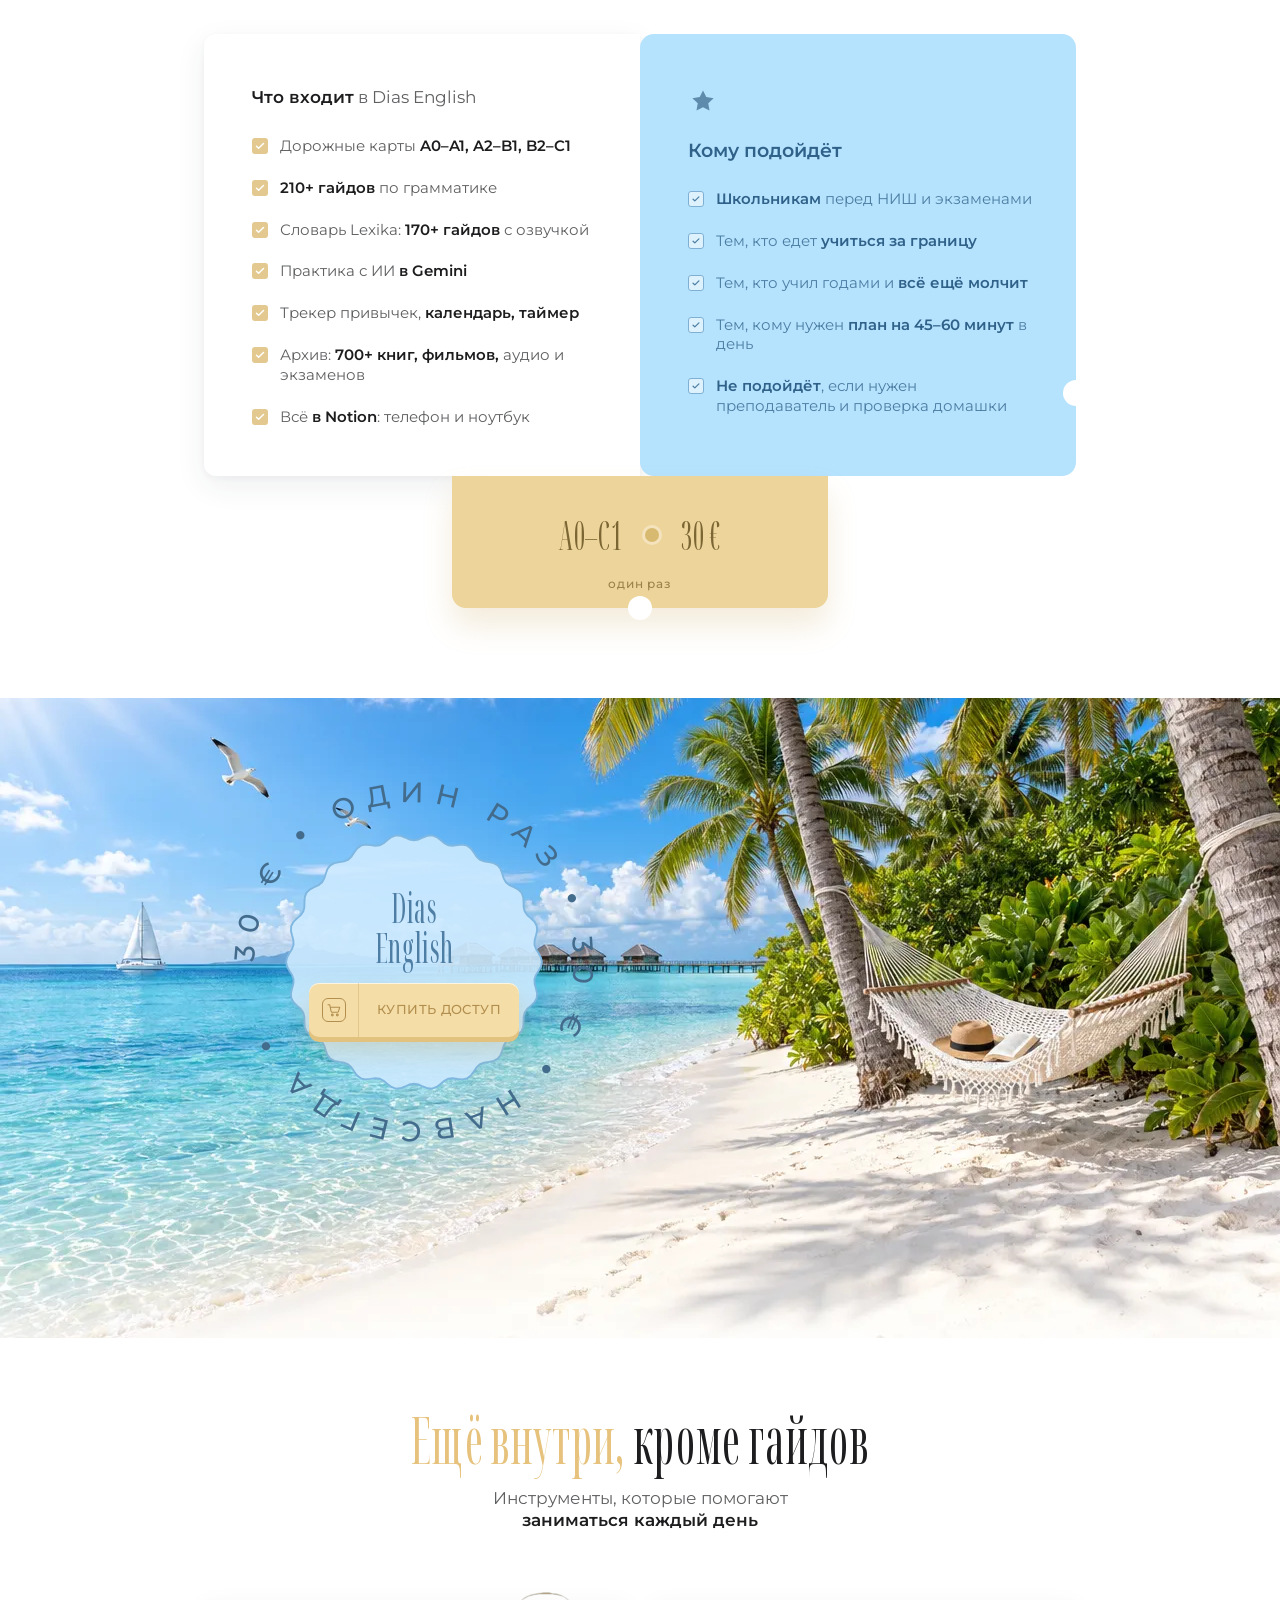
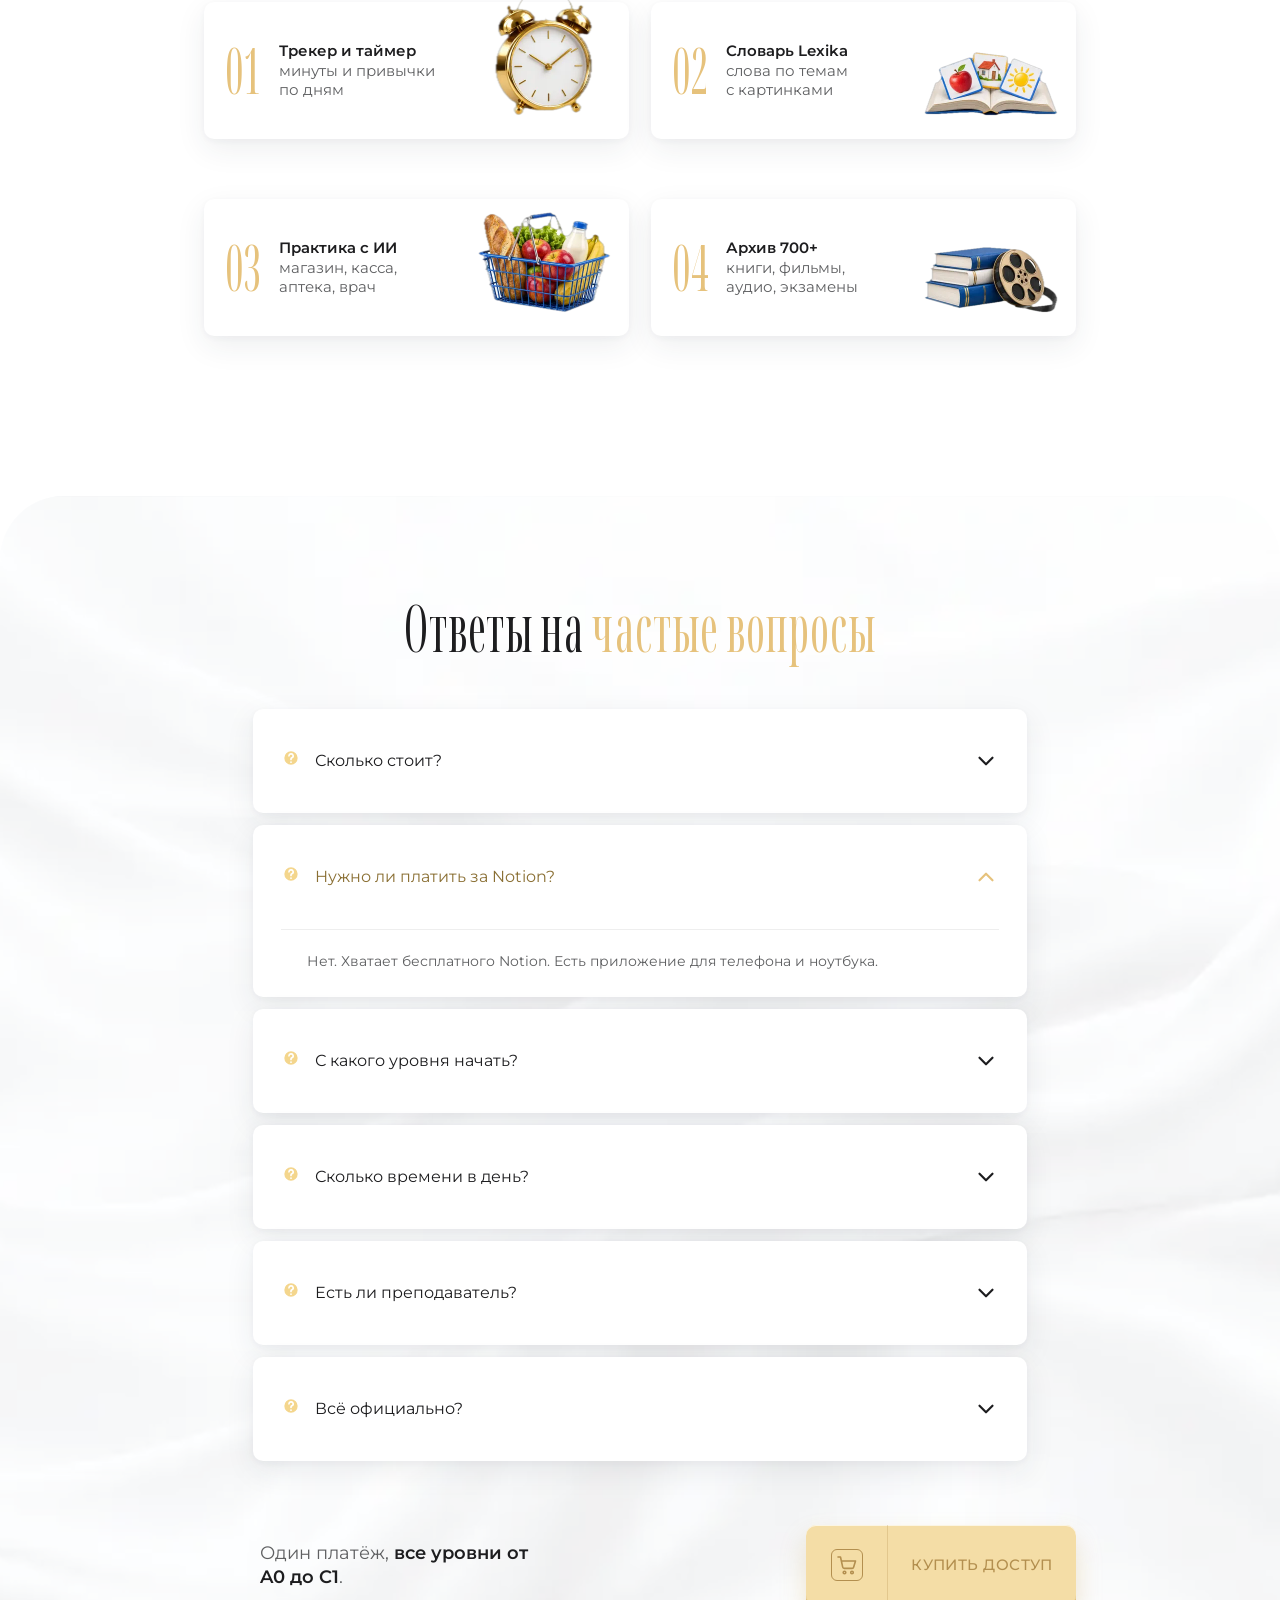
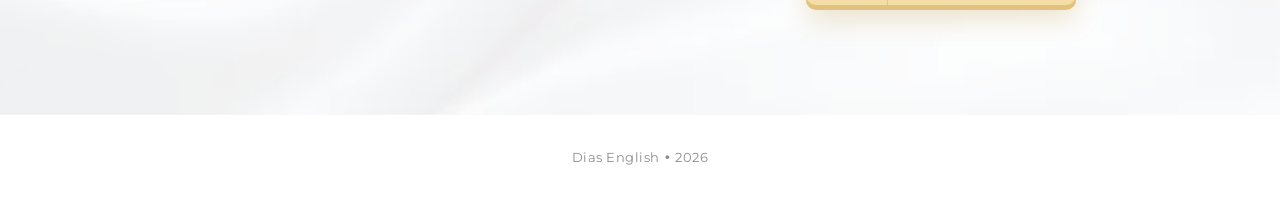
==== commit 95c840e7: "Первый экран: целое фото автора своей вариации (Диас на en, Тимур на tr), PEOPLE.md, точнее проверка" ====
--- a/en/index.html
+++ b/en/index.html
@@ -11,7 +11,7 @@
 <link rel="preload" href="../assets/img/bg-hero.webp" as="image">
 <link rel="icon" href="../assets/favicon.svg" type="image/svg+xml">
 <link rel="stylesheet" href="../assets/style.css">
-<script>window.PAGE = "main"; window.BASE = "../"; window.CONTENT = {"meta":{"lang":"ru","exampleLang":"en","title":"Тема гайда по английскому","description":"Короткий гайд по английскому и курс Dias English в конце."},"links":{"buy":"https://app.lava.top/products/2c950aa0-d8be-4317-8f39-0f9b4016f5da"},"header":{"logo":"Dias English","menu":[{"text":"Кому пригодится","href":"#who"},{"text":"Главное за минуту","href":"#main"},{"text":"Три шага","href":"#steps"},{"text":"Курс внутри","href":"#inside","ad":true},{"text":"Чего здесь нет","href":"#honest","ad":true},{"text":"Вопросы","href":"#faq","ad":true}]},"blocks":[{"type":"hero","id":"top","image":"assets/img/bg-hero.webp","imageAlt":"Тропический пляж с пальмами, на песке шляпа и открытый блокнот","badge":{"ring":"English • Гайд • English • Гайд • ","big":"Гайд","small":"тема|по порядку"},"title":["Название темы","[[в три строки]]","крупно"],"pill":"Коротко и по делу","button":{"text":"Начать читать","href":"#who","icon":"book"}},{"type":"audience","id":"who","title":"Кому [[пригодится]]","subtitle":"**Пять ситуаций**, где тема нужна чаще всего","cards":[{"img":"assets/img/who-books.webp","alt":"Стопка книг и очки","text":"Учёба"},{"img":"assets/img/who-passport.webp","alt":"Паспорт с посадочным талоном","text":"Поездка"},{"img":"assets/img/who-laptop.webp","alt":"Ноутбук","text":"Работа"},{"img":"assets/img/who-headphones.webp","alt":"Наушники","text":"Сериалы"},{"img":"assets/img/who-chat.webp","alt":"Телефон и облачко сообщения","text":"Переписка"}],"row":{"text":"Здесь короткий вывод блока. **Одна мысль, которая ведёт** к следующей части.","button":{"text":"Читать дальше","href":"#main","icon":"arrow"}}},{"type":"points","id":"main","title":"Главное, [[за минуту]]","items":["**Первое правило** темы одной строкой","**Второе правило** и где оно встречается","Короткая **формула** или схема","**Частая ошибка** и как её избежать","**Исключение**, которое стоит запомнить","**Подсказка**, как узнать тему в тексте"],"phone":{"image":"assets/img/phone.webp","alt":"Телефон с перепиской на английском","chatName":"Пример диалога","messages":[{"from":"in","text":"This is an example sentence.","note":"перевод под фразой"},{"from":"out","text":"Here is a short answer.","note":"здесь правило в деле"},{"from":"in","text":"One more line to practise.","note":"ещё один пример"}]},"pills":["Правило","Example"],"pillsNote":"Под каждым правилом **пример на английском**"},{"type":"checks","id":"useful","image":"assets/img/bg-foryou.webp","imageAlt":"Два пустых пляжных кресла со шляпами смотрят на море","title":"Тебе пригодится, [[если]]","cards":["Ты **уже учил тему**, но в речи она пока не появляется","Хочешь **понимать фразы** в сериалах и песнях","Нужна **короткая шпаргалка**, к которой можно вернуться","Готовишься к **экзамену** и повторяешь грамматику","Пишешь коллегам и хочешь **звучать естественно**","Любишь, когда **правило видно на примере**"],"row":{"text":"**Здесь вывод блока** в две-три строки. Что человек уже понял и что его ждёт дальше в гайде.","button":{"text":"К трём шагам","href":"#steps","icon":"arrow"}}},{"type":"steps","id":"steps","podium":"assets/img/podium.webp","title":"[[Три шага]] к теме|по порядку:","steps":[{"num":"I","img":"assets/img/obj-notebook.webp","alt":"Открытый блокнот с карандашом","title":"Прочитать","text":"Разобрать правило|и примеры","time":"сегодня"},{"num":"II","img":"assets/img/obj-bubbles.webp","alt":"Два облачка диалога","title":"Сказать вслух","text":"Повторить фразы|своими словами","time":"завтра"},{"num":"III","img":"assets/img/obj-medal.webp","alt":"Золотая медаль","title":"Проверить себя","text":"Вернуться к шпаргалке|и закрепить","time":"через неделю"}],"row":{"text":"Здесь итог гайда. **Три шага работают с любой темой**, эта не исключение.","button":{"text":"Что дальше","href":"#inside","icon":"arrow"}}},{"type":"gallery","id":"inside","ad":true,"title":"Как выглядит [[курс внутри]]","subtitle":"Этот гайд одна тема. В Dias English **210+ гайдов по грамматике**.|**Нажми на карточку**, чтобы открыть скриншот крупно.","ribbon":"Dias English • A0–C1 • ","pages":[[{"img":"assets/img/shot_dias-roadmap.webp","tag":"EN","caption":"Дорожная карта: для кого уровень, итог и нагрузка"},{"img":"assets/img/shot_dias-home.webp","tag":"EN","caption":"Главная уровня: разделы, ресурсы и таймер"},{"img":"assets/img/shot_dias-grammar.webp","tag":"EN","caption":"Грамматика уровня по темам"}],[{"img":"assets/img/shot_dias-topic.webp","tag":"EN","caption":"Гайд по теме с объяснением на русском"},{"img":"assets/img/shot_dias-habits.webp","tag":"EN","caption":"Привычки: Speaking, Writing и слова по дням"},{"img":"assets/img/shot_dias-writing.webp","tag":"EN","caption":"Writing: пишешь каждый день, по шагам"}],[{"img":"assets/img/shot_dias-wheel.webp","tag":"EN","caption":"The Wheel: минуты по каждому навыку"},{"img":"assets/img/shot_dias-res.webp","tag":"EN","caption":"Материалы: мультфильмы, YouTube, приложения"},{"img":"assets/img/shot_dias-tracker.webp","tag":"EN","caption":"Трекер: прогресс за день, неделю и месяц"}]],"left":{"big":"210+","sub":"гайдов по грамматике|от A0 до C1","link":{"text":"Купить доступ","href":"buy"}},"box":"30 € один раз,|доступ навсегда","right":{"text":"**700+ материалов** в архиве: книги, фильмы, аудио, экзамены","link":{"text":"Купить доступ","href":"buy"}}},{"type":"pains","id":"honest","ad":true,"title":"Честно: [[чего здесь нет]]","subtitle":"Чтобы потом не было сюрпризов,|**три вещи, которых в курсе нет**","cards":[{"img":"assets/img/pain-notebook.webp","alt":"Тетрадь и красная ручка","title":"Преподавателя|нет","text":"никто не позвонит|и не спросит про домашку"},{"img":"assets/img/pain-key.webp","alt":"Золотой ключ","title":"Подписки|нет","text":"30 € один раз,|доступ навсегда"},{"img":"assets/img/pain-piggy.webp","alt":"Синяя копилка","title":"Платный Notion|не нужен","text":"хватает бесплатного,|есть приложение"}]},{"type":"promise","id":"price","ad":true,"stars":"assets/img/obj-stars.webp","title":"30 € один раз","text":"Один платёж открывает **A0–A1, A2–B1 и B2–C1**.|Подписки нет, **доступ навсегда**."},{"type":"includes","id":"includes","ad":true,"title":"[[Что есть]] и кому подойдёт","left":{"name":"**Что входит** в Dias English","items":["Дорожные карты **A0–A1, A2–B1, B2–C1**","**210+ гайдов** по грамматике","Словарь Lexika: **170+ гайдов** с озвучкой","Практика с ИИ **в Gemini**","Трекер привычек, **календарь, таймер**","Архив: **700+ книг, фильмов,** аудио и экзаменов","Всё **в Notion**: телефон и ноутбук"]},"right":{"intro":"**Кому подойдёт**","items":["**Школьникам** перед НИШ и экзаменами","Тем, кто едет **учиться за границу**","Тем, кто учил годами и **всё ещё молчит**","Тем, кому нужен **план на 45–60 минут** в день","**Не подойдёт**, если нужен преподаватель и проверка домашки"]},"ticket":{"left":"A0–C1","right":"30 €","note":"один раз"}},{"type":"promo","id":"buy","ad":true,"image":"assets/img/bg-promo.webp","imageAlt":"Пляж с гамаком между пальмами","ring":"30 € • один раз • 30 € • навсегда • ","title":"Dias|English","buttons":[{"text":"Купить доступ","href":"buy"}]},{"type":"bonus","id":"bonus","ad":true,"title":"[[Ещё внутри,]] кроме гайдов","subtitle":"Инструменты, которые помогают|**заниматься каждый день**","cards":[{"num":"01","img":"assets/img/bonus-alarm.webp","alt":"Будильник","text":"**Трекер и таймер**|минуты и привычки|по дням"},{"num":"02","img":"assets/img/bonus-cards.webp","alt":"Книга и карточки с картинками","text":"**Словарь Lexika**|слова по темам|с картинками"},{"num":"03","img":"assets/img/bonus-basket.webp","alt":"Корзина с продуктами","text":"**Практика с ИИ**|магазин, касса,|аптека, врач"},{"num":"04","img":"assets/img/bonus-archive.webp","alt":"Книги и кинопленка","text":"**Архив 700+**|книги, фильмы,|аудио, экзамены"}]},{"type":"faq","id":"faq","ad":true,"title":"Ответы на [[частые вопросы]]","items":[{"q":"Сколько стоит?","a":"30 € один раз. Подписки нет. Доступ навсегда ко всем уровням от A0 до C1."},{"q":"Нужно ли платить за Notion?","a":"Нет. Хватает бесплатного Notion. Есть приложение для телефона и ноутбука."},{"q":"С какого уровня начать?","a":"На карте A0–A1 первый шаг это тест на уровень. Если у тебя уверенный Elementary, карта подскажет перейти дальше."},{"q":"Сколько времени в день?","a":"Карта рассчитана на 45–60 минут, 5 дней в неделю. Можно и по 30 минут, тогда сроки растянутся."},{"q":"Есть ли преподаватель?","a":"Нет. Это самостоятельная платформа. Для разговорной практики карта советует раз в неделю говорить с живым собеседником или с ИИ."},{"q":"Всё официально?","a":"Да. Оплата по договору оферты. Ссылка на договор есть на главной странице уровня."}],"row":{"text":"Один платёж, **все уровни от A0 до C1**.","buttons":[{"text":"Купить доступ","href":"buy"}]}}],"footer":"Dias English • 2026"};</script>
+<script>window.PAGE = "main"; window.BASE = "../"; window.CONTENT = {"meta":{"lang":"ru","exampleLang":"en","title":"Тема гайда по английскому","description":"Короткий гайд по английскому и курс Dias English в конце."},"links":{"buy":"https://app.lava.top/products/2c950aa0-d8be-4317-8f39-0f9b4016f5da"},"header":{"logo":"Dias English","menu":[{"text":"Кому пригодится","href":"#who"},{"text":"Главное за минуту","href":"#main"},{"text":"Три шага","href":"#steps"},{"text":"Курс внутри","href":"#inside","ad":true},{"text":"Чего здесь нет","href":"#honest","ad":true},{"text":"Вопросы","href":"#faq","ad":true}]},"blocks":[{"type":"hero","id":"top","image":"assets/img/bg-hero.webp","imageAlt":"Тропический пляж с пальмами, на песке шляпа и открытый блокнот","badge":{"ring":"English • Гайд • English • Гайд • ","big":"Гайд","small":"тема|по порядку"},"title":["Название темы","[[в три строки]]","крупно"],"pill":"Коротко и по делу","button":{"text":"Начать читать","href":"#who","icon":"book"},"author":{"img":"assets/img/author-dias.webp","alt":"Диас у озера: белая кепка, рубашка в полоску"}},{"type":"audience","id":"who","title":"Кому [[пригодится]]","subtitle":"**Пять ситуаций**, где тема нужна чаще всего","cards":[{"img":"assets/img/who-books.webp","alt":"Стопка книг и очки","text":"Учёба"},{"img":"assets/img/who-passport.webp","alt":"Паспорт с посадочным талоном","text":"Поездка"},{"img":"assets/img/who-laptop.webp","alt":"Ноутбук","text":"Работа"},{"img":"assets/img/who-headphones.webp","alt":"Наушники","text":"Сериалы"},{"img":"assets/img/who-chat.webp","alt":"Телефон и облачко сообщения","text":"Переписка"}],"row":{"text":"Здесь короткий вывод блока. **Одна мысль, которая ведёт** к следующей части.","button":{"text":"Читать дальше","href":"#main","icon":"arrow"}}},{"type":"points","id":"main","title":"Главное, [[за минуту]]","items":["**Первое правило** темы одной строкой","**Второе правило** и где оно встречается","Короткая **формула** или схема","**Частая ошибка** и как её избежать","**Исключение**, которое стоит запомнить","**Подсказка**, как узнать тему в тексте"],"phone":{"image":"assets/img/phone.webp","alt":"Телефон с перепиской на английском","chatName":"Пример диалога","messages":[{"from":"in","text":"This is an example sentence.","note":"перевод под фразой"},{"from":"out","text":"Here is a short answer.","note":"здесь правило в деле"},{"from":"in","text":"One more line to practise.","note":"ещё один пример"}]},"pills":["Правило","Example"],"pillsNote":"Под каждым правилом **пример на английском**"},{"type":"checks","id":"useful","image":"assets/img/bg-foryou.webp","imageAlt":"Два пустых пляжных кресла со шляпами смотрят на море","title":"Тебе пригодится, [[если]]","cards":["Ты **уже учил тему**, но в речи она пока не появляется","Хочешь **понимать фразы** в сериалах и песнях","Нужна **короткая шпаргалка**, к которой можно вернуться","Готовишься к **экзамену** и повторяешь грамматику","Пишешь коллегам и хочешь **звучать естественно**","Любишь, когда **правило видно на примере**"],"row":{"text":"**Здесь вывод блока** в две-три строки. Что человек уже понял и что его ждёт дальше в гайде.","button":{"text":"К трём шагам","href":"#steps","icon":"arrow"}}},{"type":"steps","id":"steps","podium":"assets/img/podium.webp","title":"[[Три шага]] к теме|по порядку:","steps":[{"num":"I","img":"assets/img/obj-notebook.webp","alt":"Открытый блокнот с карандашом","title":"Прочитать","text":"Разобрать правило|и примеры","time":"сегодня"},{"num":"II","img":"assets/img/obj-bubbles.webp","alt":"Два облачка диалога","title":"Сказать вслух","text":"Повторить фразы|своими словами","time":"завтра"},{"num":"III","img":"assets/img/obj-medal.webp","alt":"Золотая медаль","title":"Проверить себя","text":"Вернуться к шпаргалке|и закрепить","time":"через неделю"}],"row":{"text":"Здесь итог гайда. **Три шага работают с любой темой**, эта не исключение.","button":{"text":"Что дальше","href":"#inside","icon":"arrow"}}},{"type":"gallery","id":"inside","ad":true,"title":"Как выглядит [[курс внутри]]","subtitle":"Этот гайд одна тема. В Dias English **210+ гайдов по грамматике**.|**Нажми на карточку**, чтобы открыть скриншот крупно.","ribbon":"Dias English • A0–C1 • ","pages":[[{"img":"assets/img/shot_dias-roadmap.webp","tag":"EN","caption":"Дорожная карта: для кого уровень, итог и нагрузка"},{"img":"assets/img/shot_dias-home.webp","tag":"EN","caption":"Главная уровня: разделы, ресурсы и таймер"},{"img":"assets/img/shot_dias-grammar.webp","tag":"EN","caption":"Грамматика уровня по темам"}],[{"img":"assets/img/shot_dias-topic.webp","tag":"EN","caption":"Гайд по теме с объяснением на русском"},{"img":"assets/img/shot_dias-habits.webp","tag":"EN","caption":"Привычки: Speaking, Writing и слова по дням"},{"img":"assets/img/shot_dias-writing.webp","tag":"EN","caption":"Writing: пишешь каждый день, по шагам"}],[{"img":"assets/img/shot_dias-wheel.webp","tag":"EN","caption":"The Wheel: минуты по каждому навыку"},{"img":"assets/img/shot_dias-res.webp","tag":"EN","caption":"Материалы: мультфильмы, YouTube, приложения"},{"img":"assets/img/shot_dias-tracker.webp","tag":"EN","caption":"Трекер: прогресс за день, неделю и месяц"}]],"left":{"big":"210+","sub":"гайдов по грамматике|от A0 до C1","link":{"text":"Купить доступ","href":"buy"}},"box":"30 € один раз,|доступ навсегда","right":{"text":"**700+ материалов** в архиве: книги, фильмы, аудио, экзамены","link":{"text":"Купить доступ","href":"buy"}}},{"type":"pains","id":"honest","ad":true,"title":"Честно: [[чего здесь нет]]","subtitle":"Чтобы потом не было сюрпризов,|**три вещи, которых в курсе нет**","cards":[{"img":"assets/img/pain-notebook.webp","alt":"Тетрадь и красная ручка","title":"Преподавателя|нет","text":"никто не позвонит|и не спросит про домашку"},{"img":"assets/img/pain-key.webp","alt":"Золотой ключ","title":"Подписки|нет","text":"30 € один раз,|доступ навсегда"},{"img":"assets/img/pain-piggy.webp","alt":"Синяя копилка","title":"Платный Notion|не нужен","text":"хватает бесплатного,|есть приложение"}]},{"type":"promise","id":"price","ad":true,"stars":"assets/img/obj-stars.webp","title":"30 € один раз","text":"Один платёж открывает **A0–A1, A2–B1 и B2–C1**.|Подписки нет, **доступ навсегда**."},{"type":"includes","id":"includes","ad":true,"title":"[[Что есть]] и кому подойдёт","left":{"name":"**Что входит** в Dias English","items":["Дорожные карты **A0–A1, A2–B1, B2–C1**","**210+ гайдов** по грамматике","Словарь Lexika: **170+ гайдов** с озвучкой","Практика с ИИ **в Gemini**","Трекер привычек, **календарь, таймер**","Архив: **700+ книг, фильмов,** аудио и экзаменов","Всё **в Notion**: телефон и ноутбук"]},"right":{"intro":"**Кому подойдёт**","items":["**Школьникам** перед НИШ и экзаменами","Тем, кто едет **учиться за границу**","Тем, кто учил годами и **всё ещё молчит**","Тем, кому нужен **план на 45–60 минут** в день","**Не подойдёт**, если нужен преподаватель и проверка домашки"]},"ticket":{"left":"A0–C1","right":"30 €","note":"один раз"}},{"type":"promo","id":"buy","ad":true,"image":"assets/img/bg-promo.webp","imageAlt":"Пляж с гамаком между пальмами","ring":"30 € • один раз • 30 € • навсегда • ","title":"Dias|English","buttons":[{"text":"Купить доступ","href":"buy"}]},{"type":"bonus","id":"bonus","ad":true,"title":"[[Ещё внутри,]] кроме гайдов","subtitle":"Инструменты, которые помогают|**заниматься каждый день**","cards":[{"num":"01","img":"assets/img/bonus-alarm.webp","alt":"Будильник","text":"**Трекер и таймер**|минуты и привычки|по дням"},{"num":"02","img":"assets/img/bonus-cards.webp","alt":"Книга и карточки с картинками","text":"**Словарь Lexika**|слова по темам|с картинками"},{"num":"03","img":"assets/img/bonus-basket.webp","alt":"Корзина с продуктами","text":"**Практика с ИИ**|магазин, касса,|аптека, врач"},{"num":"04","img":"assets/img/bonus-archive.webp","alt":"Книги и кинопленка","text":"**Архив 700+**|книги, фильмы,|аудио, экзамены"}]},{"type":"faq","id":"faq","ad":true,"title":"Ответы на [[частые вопросы]]","items":[{"q":"Сколько стоит?","a":"30 € один раз. Подписки нет. Доступ навсегда ко всем уровням от A0 до C1."},{"q":"Нужно ли платить за Notion?","a":"Нет. Хватает бесплатного Notion. Есть приложение для телефона и ноутбука."},{"q":"С какого уровня начать?","a":"На карте A0–A1 первый шаг это тест на уровень. Если у тебя уверенный Elementary, карта подскажет перейти дальше."},{"q":"Сколько времени в день?","a":"Карта рассчитана на 45–60 минут, 5 дней в неделю. Можно и по 30 минут, тогда сроки растянутся."},{"q":"Есть ли преподаватель?","a":"Нет. Это самостоятельная платформа. Для разговорной практики карта советует раз в неделю говорить с живым собеседником или с ИИ."},{"q":"Всё официально?","a":"Да. Оплата по договору оферты. Ссылка на договор есть на главной странице уровня."}],"row":{"text":"Один платёж, **все уровни от A0 до C1**.","buttons":[{"text":"Купить доступ","href":"buy"}]}}],"footer":"Dias English • 2026"};</script>
 <script src="../assets/app.js" defer></script>
 </head>
 <body>
--- a/assets/style.css
+++ b/assets/style.css
@@ -103,6 +103,10 @@
 .pill { display: inline-flex; align-items: center; vertical-align: middle; height: 48px; margin-left: 10px; padding: 0 18px; border: 2px solid rgba(255, 255, 255, .85); border-radius: 999px;
   font: 500 15px/1 var(--font-text); letter-spacing: .03em; font-style: normal; text-shadow: none; transform: translateY(-8px); }
 .btn--hero { margin-top: 36px; }
+/* Фото автора целиком, со своим фоном, в рамке как у скриншотов (люди не вырезаются) */
+.hero__author { position: absolute; left: 56px; top: 236px; width: 252px; aspect-ratio: 3 / 4; margin: 0; border-radius: 40px; overflow: hidden; border: 3px solid #fff; box-shadow: var(--shadow); background: #dbe9f5; }
+.hero__author img { width: 100%; height: 100%; object-fit: cover; object-position: 50% 30%; }
+.badge { z-index: 1; }
 .badge { position: absolute; left: 4px; top: 128px; width: 168px; height: 168px; display: grid; place-items: center; color: #23476a; }
 .ring { position: absolute; inset: 0; width: 100%; height: 100%; animation: spin 40s linear infinite; }
 .ring text { font: 600 14px var(--font-text); letter-spacing: .32em; fill: #fff; text-transform: uppercase; }
@@ -332,6 +336,7 @@
 @media (max-width: 1100px) {
   :root { --wrap: 760px; --h2: 58px; --hero: 62px; }
   .hero__copy { left: 300px; width: 460px; }
+  .hero__author { left: 36px; top: 250px; width: 220px; }
   .points { grid-template-columns: 175px 1fr 175px; }
   .phone { width: 270px; }
   .checks { grid-template-columns: 270px 270px; }
@@ -368,6 +373,7 @@
   .hero__line { white-space: normal; }
   .pill { display: flex; width: max-content; margin: 14px auto 0; height: 42px; font-size: 13px; transform: none; }
   .btn--hero { margin-top: 26px; }
+  .hero__author { position: relative; left: auto; top: auto; width: min(200px, 60%); margin: 22px auto 76px; border-radius: 30px; }
   .badge { left: auto; right: 0; top: 74px; width: 120px; height: 120px; }
   .badge__shape { inset: 13px; width: calc(100% - 26px); height: calc(100% - 26px); }
   .ring text { font-size: 15px; }
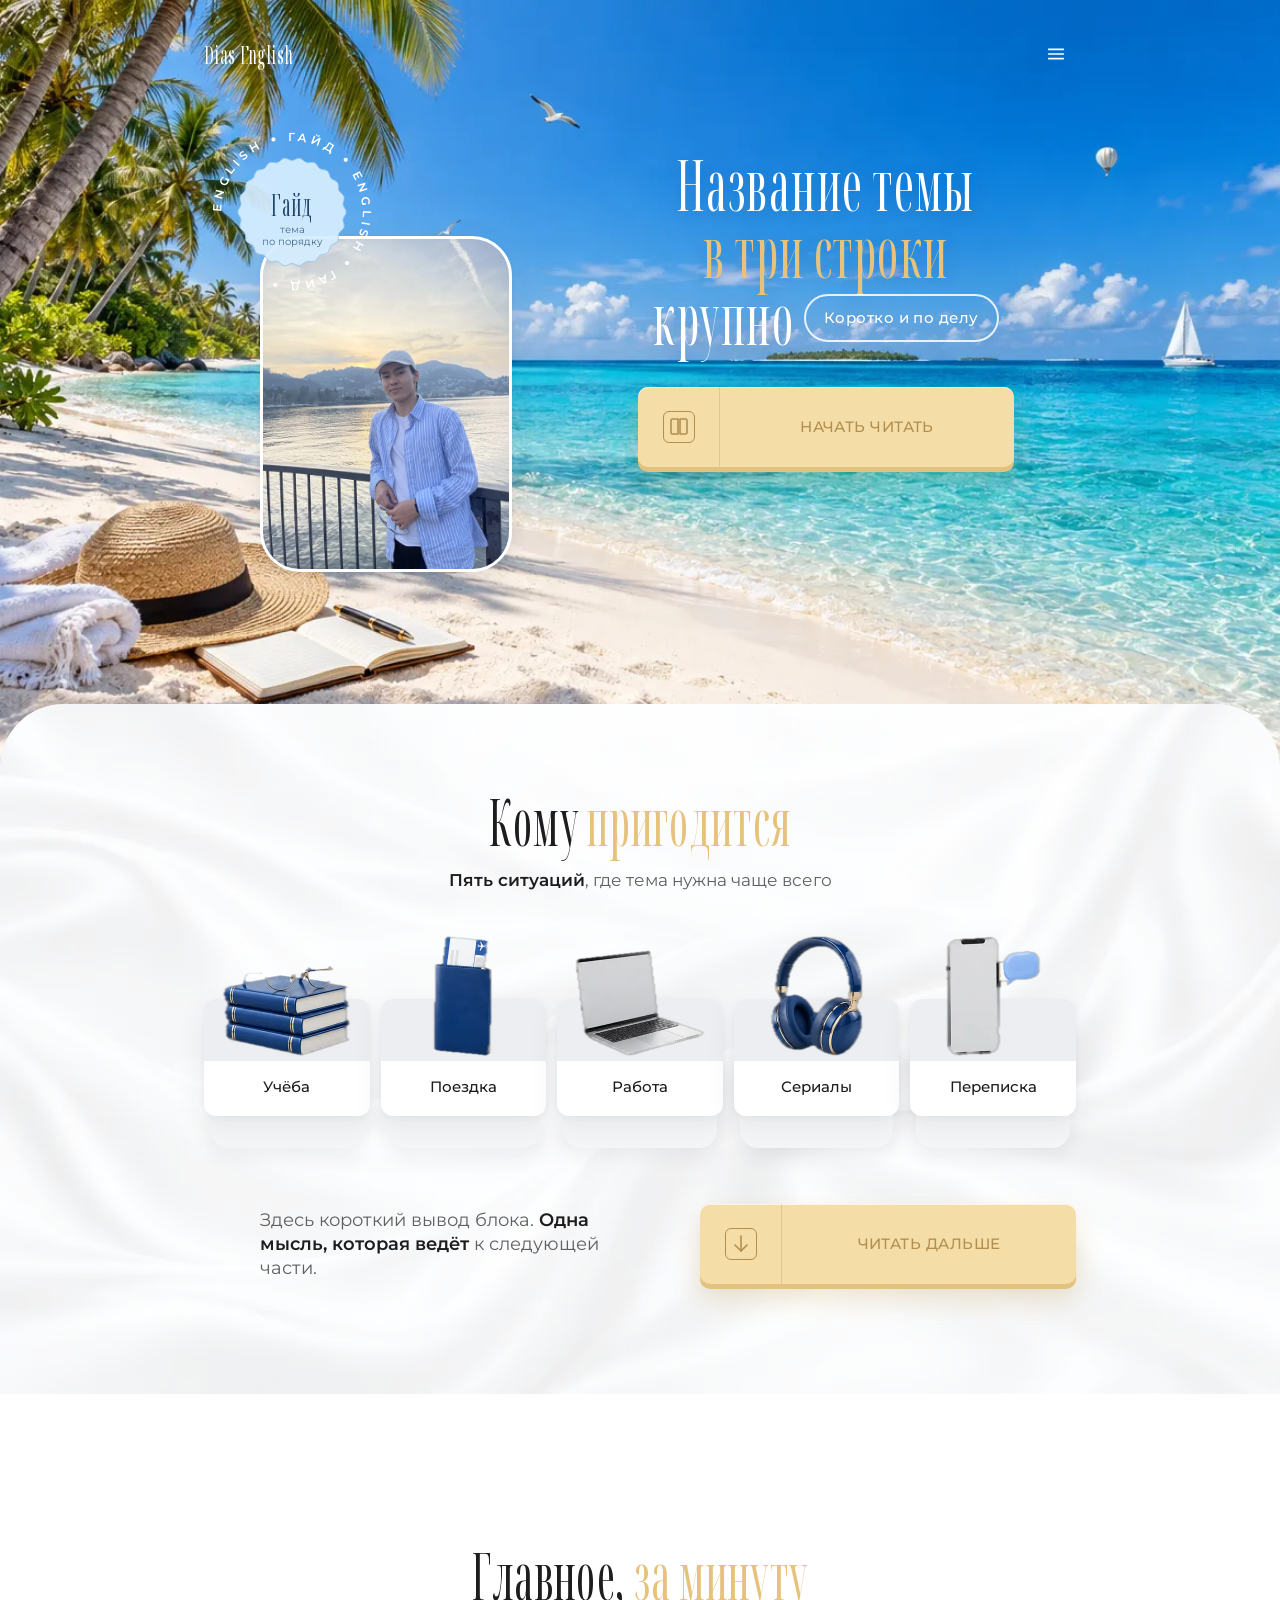
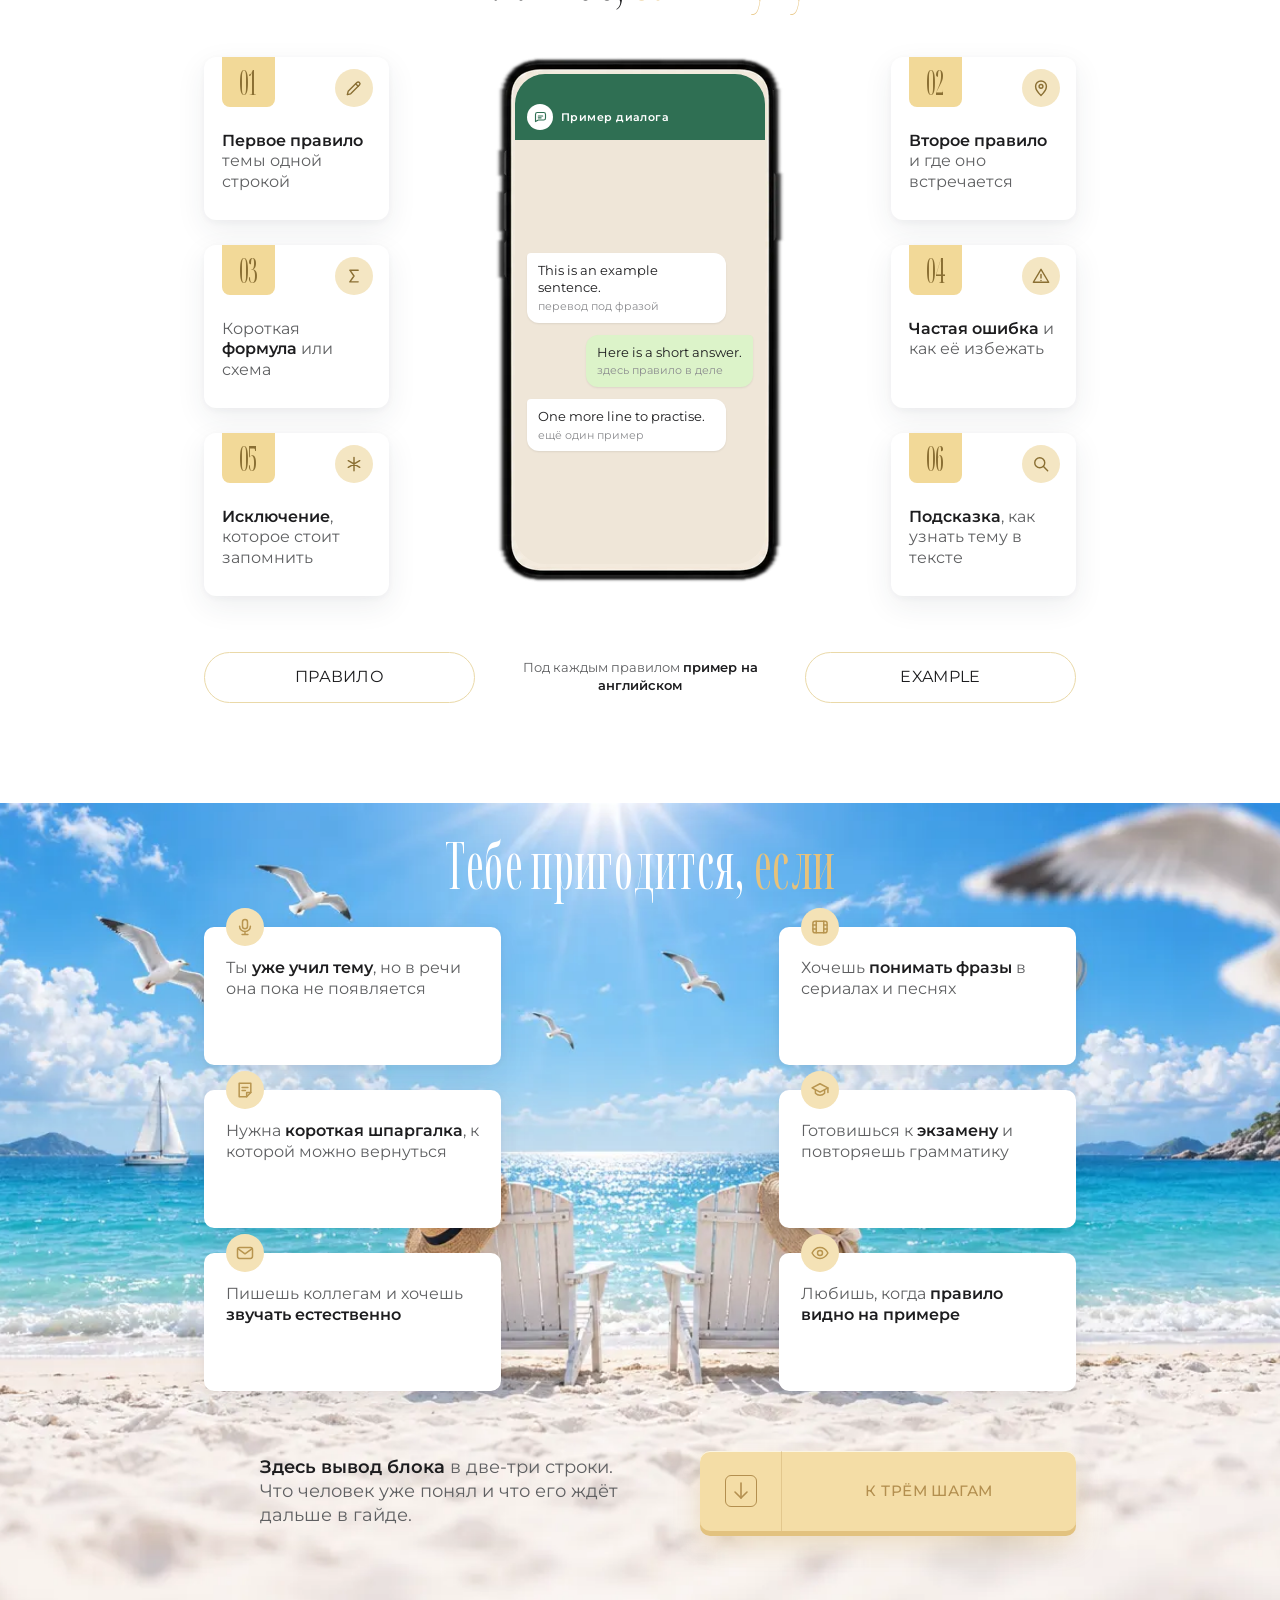
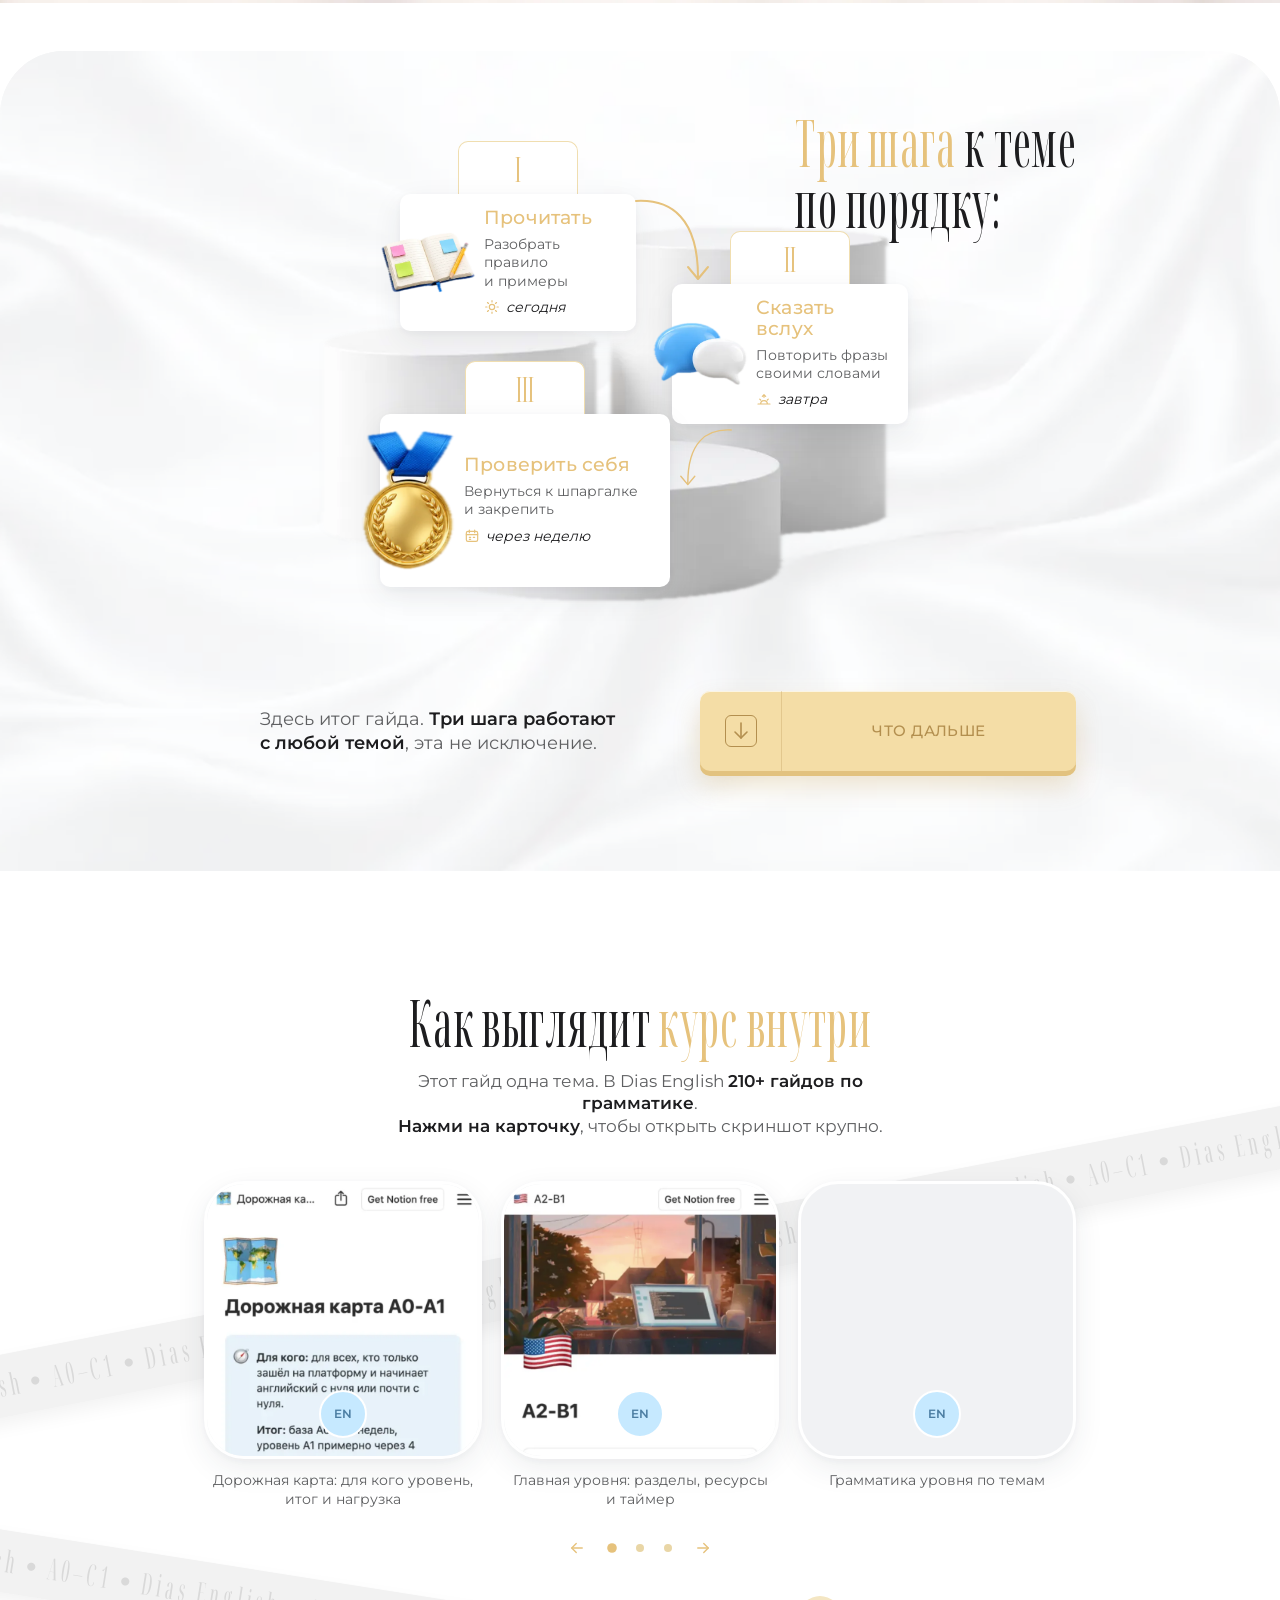
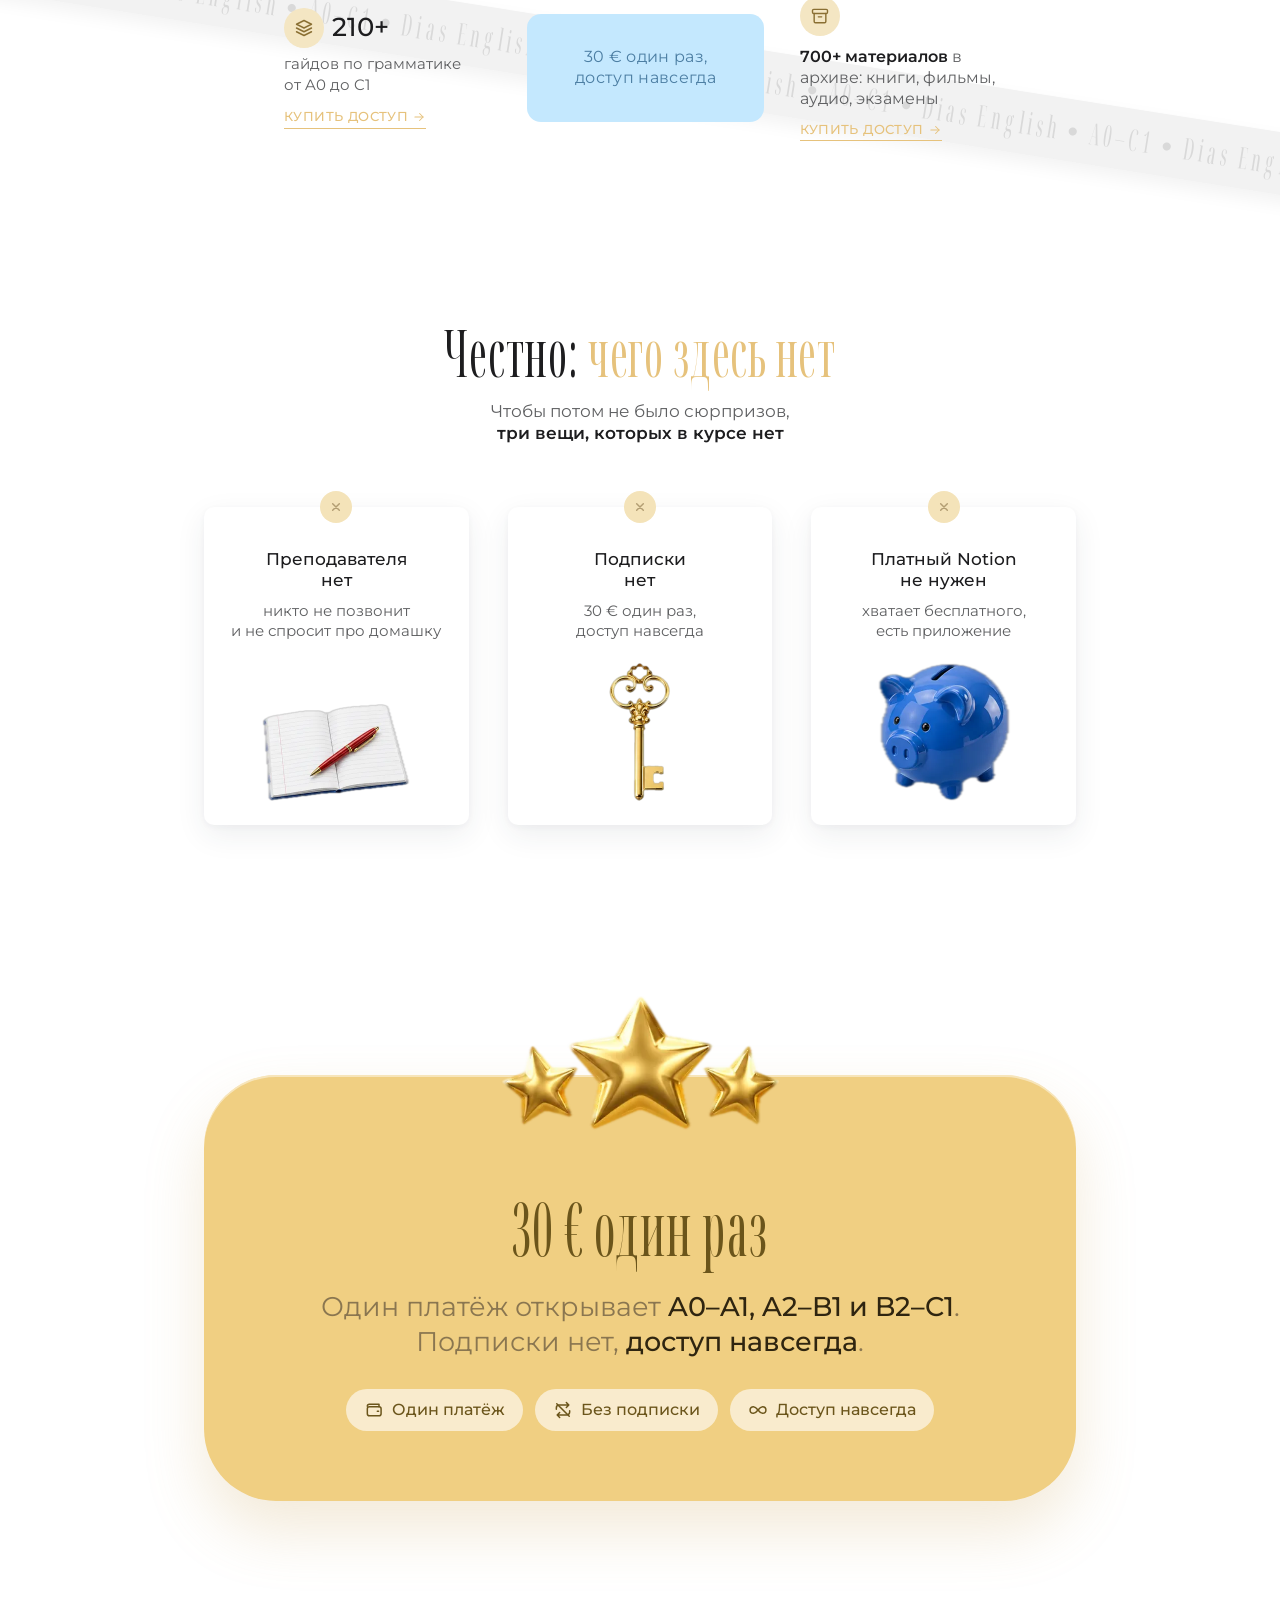
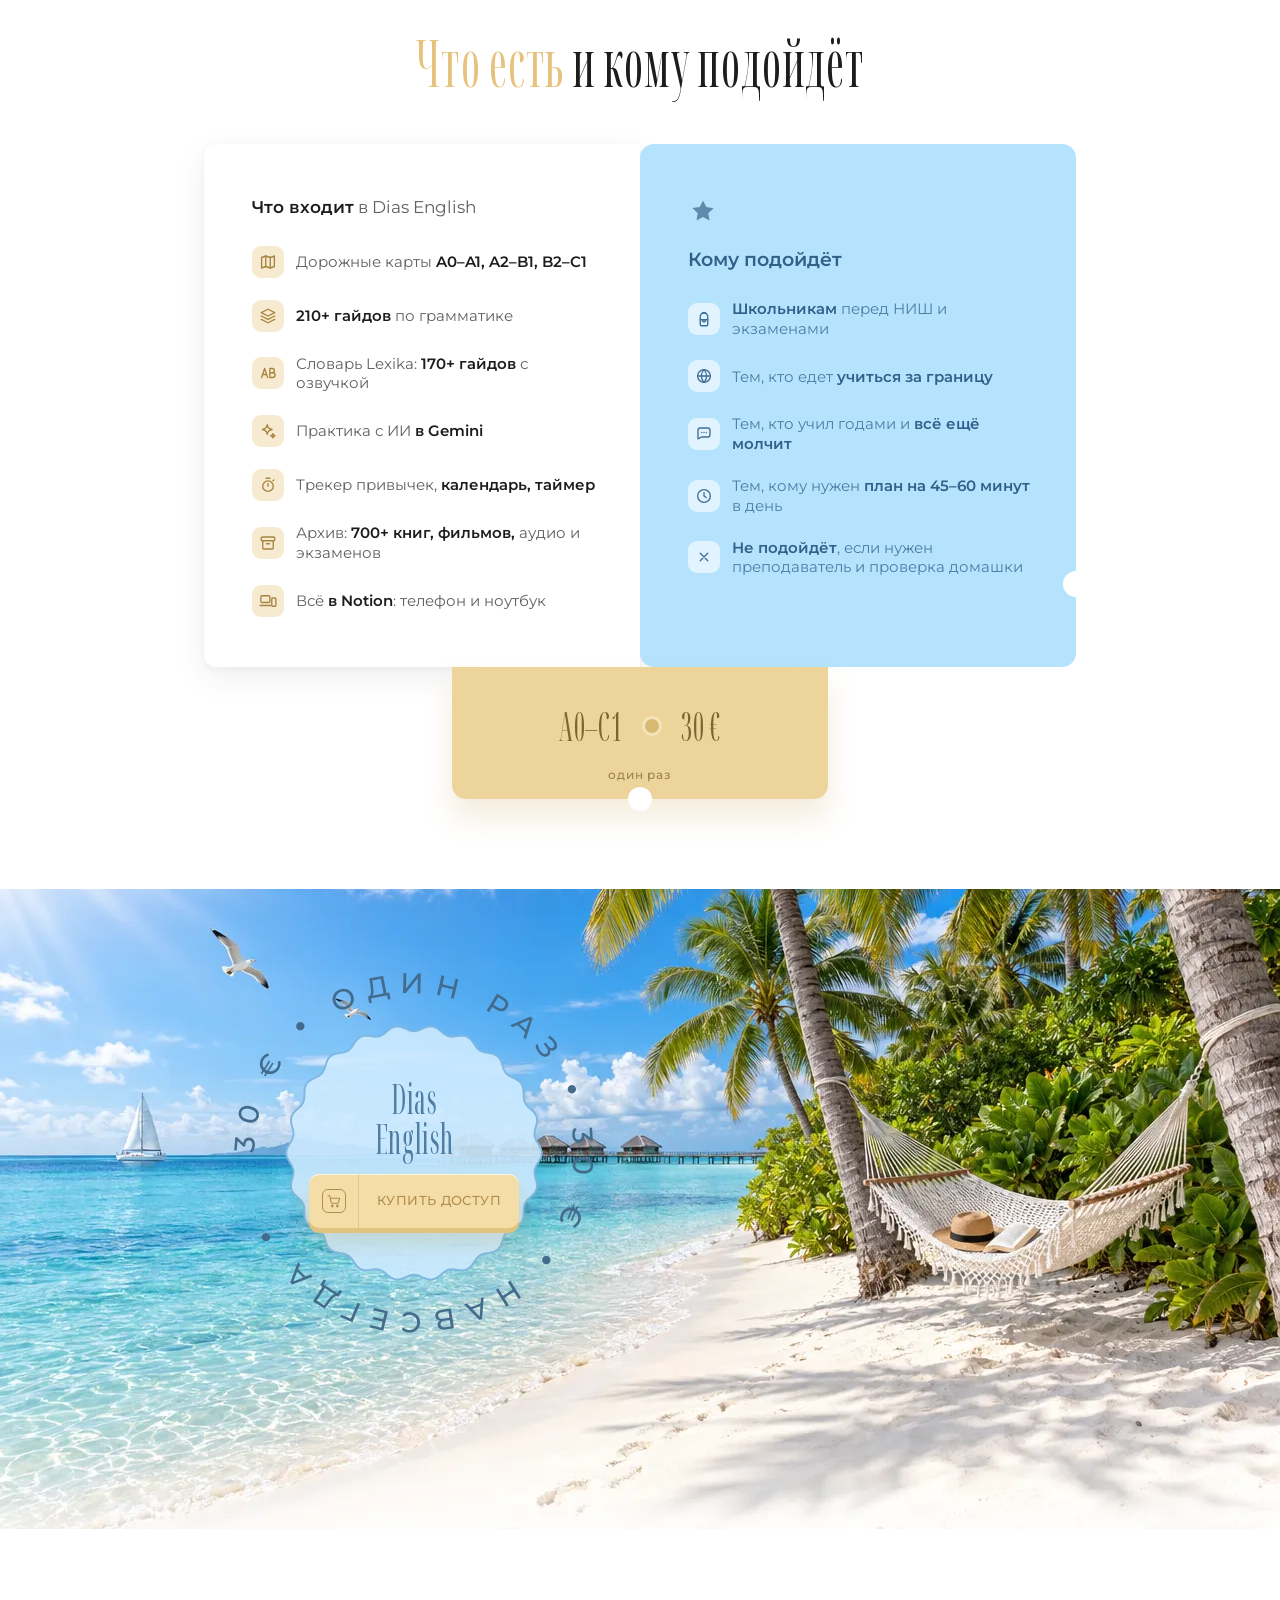
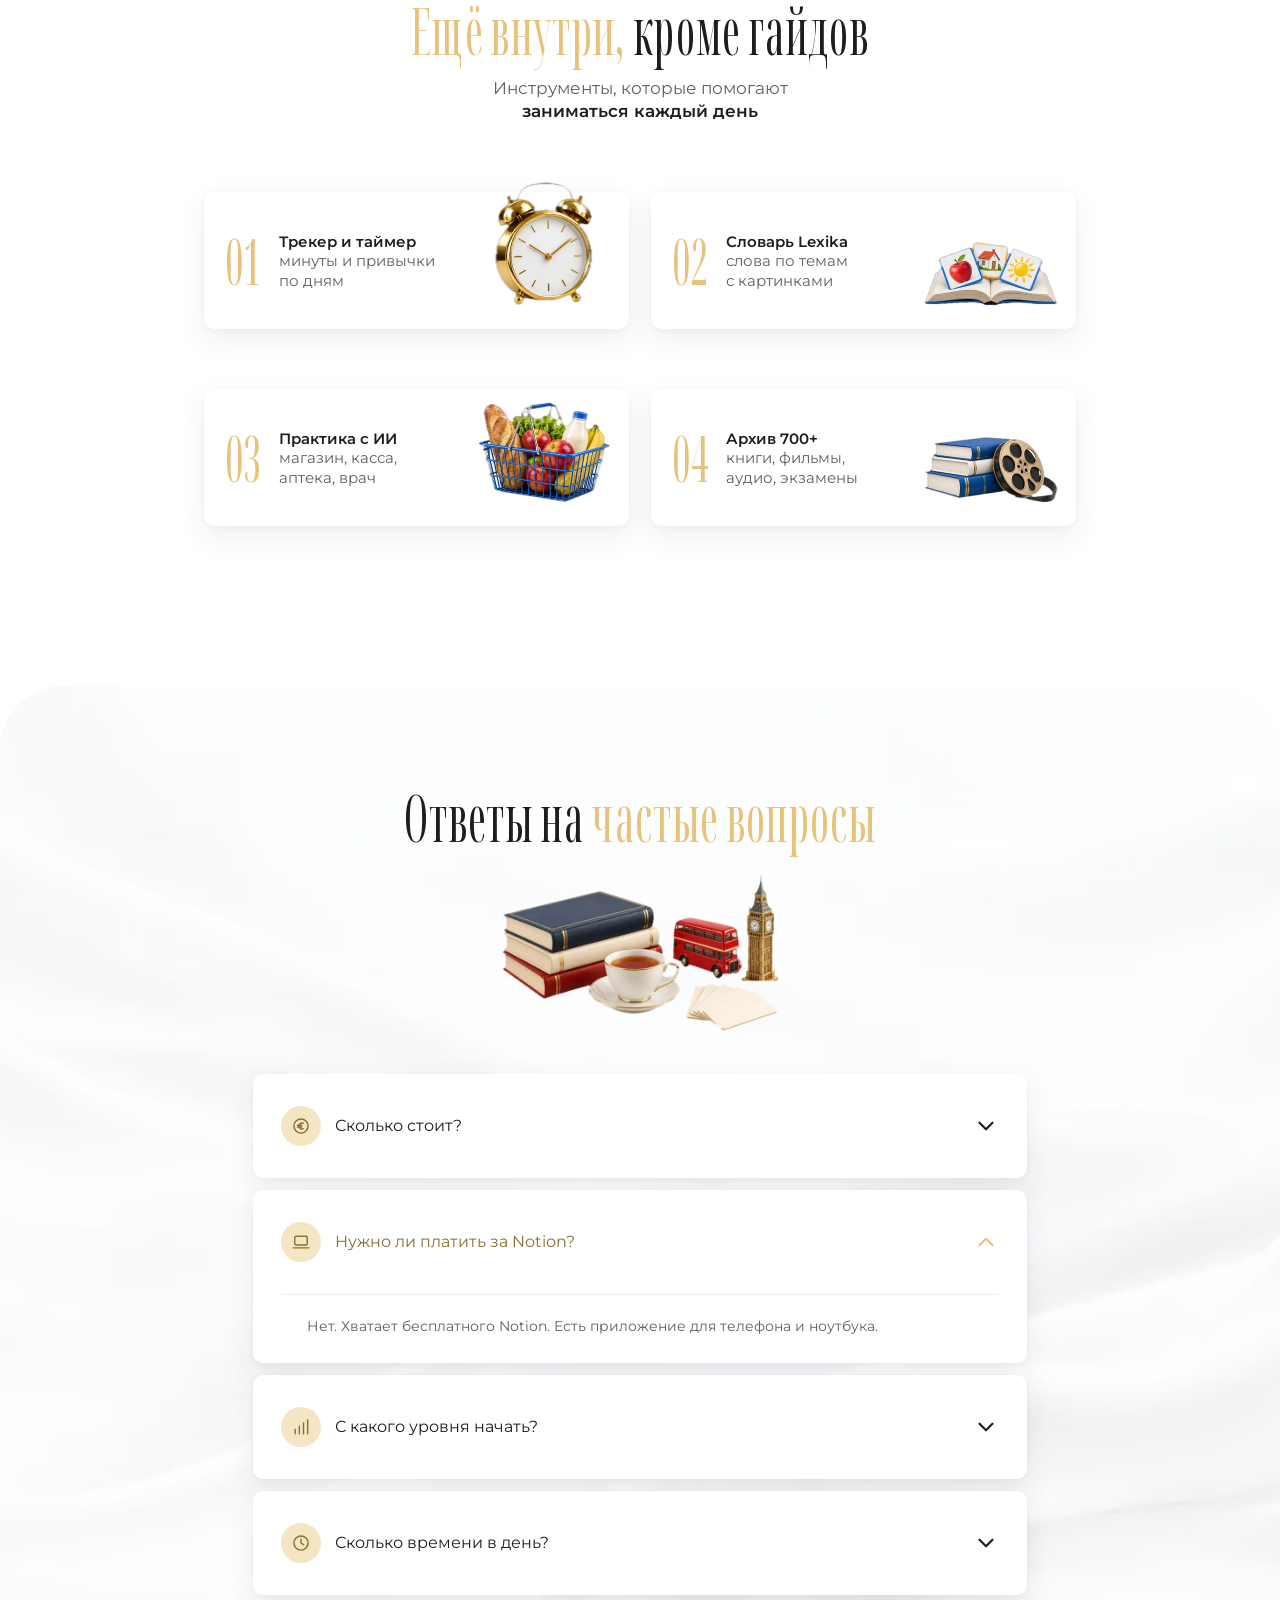
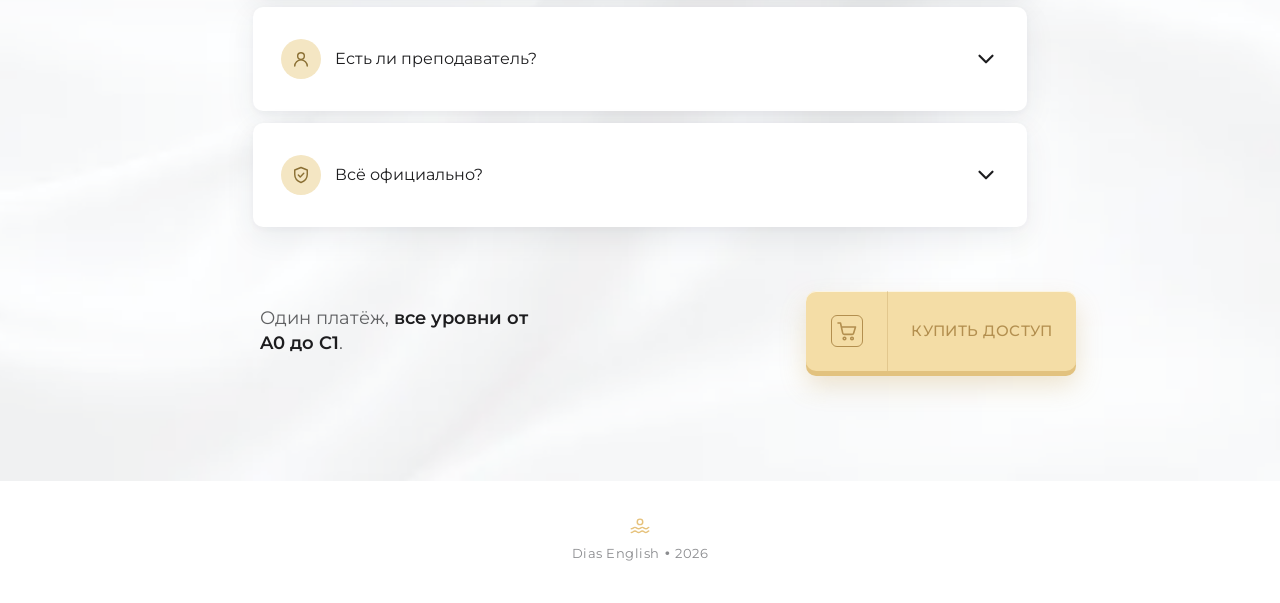
==== commit 53fc8b89: "Живой сайт: иконки по смыслу во всех секциях, стрелки шагов, счётчики, плашки цены, картинки по теме" ====
--- a/en/index.html
+++ b/en/index.html
@@ -11,7 +11,7 @@
 <link rel="preload" href="../assets/img/bg-hero.webp" as="image">
 <link rel="icon" href="../assets/favicon.svg" type="image/svg+xml">
 <link rel="stylesheet" href="../assets/style.css">
-<script>window.PAGE = "main"; window.BASE = "../"; window.CONTENT = {"meta":{"lang":"ru","exampleLang":"en","title":"Тема гайда по английскому","description":"Короткий гайд по английскому и курс Dias English в конце."},"links":{"buy":"https://app.lava.top/products/2c950aa0-d8be-4317-8f39-0f9b4016f5da"},"header":{"logo":"Dias English","menu":[{"text":"Кому пригодится","href":"#who"},{"text":"Главное за минуту","href":"#main"},{"text":"Три шага","href":"#steps"},{"text":"Курс внутри","href":"#inside","ad":true},{"text":"Чего здесь нет","href":"#honest","ad":true},{"text":"Вопросы","href":"#faq","ad":true}]},"blocks":[{"type":"hero","id":"top","image":"assets/img/bg-hero.webp","imageAlt":"Тропический пляж с пальмами, на песке шляпа и открытый блокнот","badge":{"ring":"English • Гайд • English • Гайд • ","big":"Гайд","small":"тема|по порядку"},"title":["Название темы","[[в три строки]]","крупно"],"pill":"Коротко и по делу","button":{"text":"Начать читать","href":"#who","icon":"book"},"author":{"img":"assets/img/author-dias.webp","alt":"Диас у озера: белая кепка, рубашка в полоску"}},{"type":"audience","id":"who","title":"Кому [[пригодится]]","subtitle":"**Пять ситуаций**, где тема нужна чаще всего","cards":[{"img":"assets/img/who-books.webp","alt":"Стопка книг и очки","text":"Учёба"},{"img":"assets/img/who-passport.webp","alt":"Паспорт с посадочным талоном","text":"Поездка"},{"img":"assets/img/who-laptop.webp","alt":"Ноутбук","text":"Работа"},{"img":"assets/img/who-headphones.webp","alt":"Наушники","text":"Сериалы"},{"img":"assets/img/who-chat.webp","alt":"Телефон и облачко сообщения","text":"Переписка"}],"row":{"text":"Здесь короткий вывод блока. **Одна мысль, которая ведёт** к следующей части.","button":{"text":"Читать дальше","href":"#main","icon":"arrow"}}},{"type":"points","id":"main","title":"Главное, [[за минуту]]","items":["**Первое правило** темы одной строкой","**Второе правило** и где оно встречается","Короткая **формула** или схема","**Частая ошибка** и как её избежать","**Исключение**, которое стоит запомнить","**Подсказка**, как узнать тему в тексте"],"phone":{"image":"assets/img/phone.webp","alt":"Телефон с перепиской на английском","chatName":"Пример диалога","messages":[{"from":"in","text":"This is an example sentence.","note":"перевод под фразой"},{"from":"out","text":"Here is a short answer.","note":"здесь правило в деле"},{"from":"in","text":"One more line to practise.","note":"ещё один пример"}]},"pills":["Правило","Example"],"pillsNote":"Под каждым правилом **пример на английском**"},{"type":"checks","id":"useful","image":"assets/img/bg-foryou.webp","imageAlt":"Два пустых пляжных кресла со шляпами смотрят на море","title":"Тебе пригодится, [[если]]","cards":["Ты **уже учил тему**, но в речи она пока не появляется","Хочешь **понимать фразы** в сериалах и песнях","Нужна **короткая шпаргалка**, к которой можно вернуться","Готовишься к **экзамену** и повторяешь грамматику","Пишешь коллегам и хочешь **звучать естественно**","Любишь, когда **правило видно на примере**"],"row":{"text":"**Здесь вывод блока** в две-три строки. Что человек уже понял и что его ждёт дальше в гайде.","button":{"text":"К трём шагам","href":"#steps","icon":"arrow"}}},{"type":"steps","id":"steps","podium":"assets/img/podium.webp","title":"[[Три шага]] к теме|по порядку:","steps":[{"num":"I","img":"assets/img/obj-notebook.webp","alt":"Открытый блокнот с карандашом","title":"Прочитать","text":"Разобрать правило|и примеры","time":"сегодня"},{"num":"II","img":"assets/img/obj-bubbles.webp","alt":"Два облачка диалога","title":"Сказать вслух","text":"Повторить фразы|своими словами","time":"завтра"},{"num":"III","img":"assets/img/obj-medal.webp","alt":"Золотая медаль","title":"Проверить себя","text":"Вернуться к шпаргалке|и закрепить","time":"через неделю"}],"row":{"text":"Здесь итог гайда. **Три шага работают с любой темой**, эта не исключение.","button":{"text":"Что дальше","href":"#inside","icon":"arrow"}}},{"type":"gallery","id":"inside","ad":true,"title":"Как выглядит [[курс внутри]]","subtitle":"Этот гайд одна тема. В Dias English **210+ гайдов по грамматике**.|**Нажми на карточку**, чтобы открыть скриншот крупно.","ribbon":"Dias English • A0–C1 • ","pages":[[{"img":"assets/img/shot_dias-roadmap.webp","tag":"EN","caption":"Дорожная карта: для кого уровень, итог и нагрузка"},{"img":"assets/img/shot_dias-home.webp","tag":"EN","caption":"Главная уровня: разделы, ресурсы и таймер"},{"img":"assets/img/shot_dias-grammar.webp","tag":"EN","caption":"Грамматика уровня по темам"}],[{"img":"assets/img/shot_dias-topic.webp","tag":"EN","caption":"Гайд по теме с объяснением на русском"},{"img":"assets/img/shot_dias-habits.webp","tag":"EN","caption":"Привычки: Speaking, Writing и слова по дням"},{"img":"assets/img/shot_dias-writing.webp","tag":"EN","caption":"Writing: пишешь каждый день, по шагам"}],[{"img":"assets/img/shot_dias-wheel.webp","tag":"EN","caption":"The Wheel: минуты по каждому навыку"},{"img":"assets/img/shot_dias-res.webp","tag":"EN","caption":"Материалы: мультфильмы, YouTube, приложения"},{"img":"assets/img/shot_dias-tracker.webp","tag":"EN","caption":"Трекер: прогресс за день, неделю и месяц"}]],"left":{"big":"210+","sub":"гайдов по грамматике|от A0 до C1","link":{"text":"Купить доступ","href":"buy"}},"box":"30 € один раз,|доступ навсегда","right":{"text":"**700+ материалов** в архиве: книги, фильмы, аудио, экзамены","link":{"text":"Купить доступ","href":"buy"}}},{"type":"pains","id":"honest","ad":true,"title":"Честно: [[чего здесь нет]]","subtitle":"Чтобы потом не было сюрпризов,|**три вещи, которых в курсе нет**","cards":[{"img":"assets/img/pain-notebook.webp","alt":"Тетрадь и красная ручка","title":"Преподавателя|нет","text":"никто не позвонит|и не спросит про домашку"},{"img":"assets/img/pain-key.webp","alt":"Золотой ключ","title":"Подписки|нет","text":"30 € один раз,|доступ навсегда"},{"img":"assets/img/pain-piggy.webp","alt":"Синяя копилка","title":"Платный Notion|не нужен","text":"хватает бесплатного,|есть приложение"}]},{"type":"promise","id":"price","ad":true,"stars":"assets/img/obj-stars.webp","title":"30 € один раз","text":"Один платёж открывает **A0–A1, A2–B1 и B2–C1**.|Подписки нет, **доступ навсегда**."},{"type":"includes","id":"includes","ad":true,"title":"[[Что есть]] и кому подойдёт","left":{"name":"**Что входит** в Dias English","items":["Дорожные карты **A0–A1, A2–B1, B2–C1**","**210+ гайдов** по грамматике","Словарь Lexika: **170+ гайдов** с озвучкой","Практика с ИИ **в Gemini**","Трекер привычек, **календарь, таймер**","Архив: **700+ книг, фильмов,** аудио и экзаменов","Всё **в Notion**: телефон и ноутбук"]},"right":{"intro":"**Кому подойдёт**","items":["**Школьникам** перед НИШ и экзаменами","Тем, кто едет **учиться за границу**","Тем, кто учил годами и **всё ещё молчит**","Тем, кому нужен **план на 45–60 минут** в день","**Не подойдёт**, если нужен преподаватель и проверка домашки"]},"ticket":{"left":"A0–C1","right":"30 €","note":"один раз"}},{"type":"promo","id":"buy","ad":true,"image":"assets/img/bg-promo.webp","imageAlt":"Пляж с гамаком между пальмами","ring":"30 € • один раз • 30 € • навсегда • ","title":"Dias|English","buttons":[{"text":"Купить доступ","href":"buy"}]},{"type":"bonus","id":"bonus","ad":true,"title":"[[Ещё внутри,]] кроме гайдов","subtitle":"Инструменты, которые помогают|**заниматься каждый день**","cards":[{"num":"01","img":"assets/img/bonus-alarm.webp","alt":"Будильник","text":"**Трекер и таймер**|минуты и привычки|по дням"},{"num":"02","img":"assets/img/bonus-cards.webp","alt":"Книга и карточки с картинками","text":"**Словарь Lexika**|слова по темам|с картинками"},{"num":"03","img":"assets/img/bonus-basket.webp","alt":"Корзина с продуктами","text":"**Практика с ИИ**|магазин, касса,|аптека, врач"},{"num":"04","img":"assets/img/bonus-archive.webp","alt":"Книги и кинопленка","text":"**Архив 700+**|книги, фильмы,|аудио, экзамены"}]},{"type":"faq","id":"faq","ad":true,"title":"Ответы на [[частые вопросы]]","items":[{"q":"Сколько стоит?","a":"30 € один раз. Подписки нет. Доступ навсегда ко всем уровням от A0 до C1."},{"q":"Нужно ли платить за Notion?","a":"Нет. Хватает бесплатного Notion. Есть приложение для телефона и ноутбука."},{"q":"С какого уровня начать?","a":"На карте A0–A1 первый шаг это тест на уровень. Если у тебя уверенный Elementary, карта подскажет перейти дальше."},{"q":"Сколько времени в день?","a":"Карта рассчитана на 45–60 минут, 5 дней в неделю. Можно и по 30 минут, тогда сроки растянутся."},{"q":"Есть ли преподаватель?","a":"Нет. Это самостоятельная платформа. Для разговорной практики карта советует раз в неделю говорить с живым собеседником или с ИИ."},{"q":"Всё официально?","a":"Да. Оплата по договору оферты. Ссылка на договор есть на главной странице уровня."}],"row":{"text":"Один платёж, **все уровни от A0 до C1**.","buttons":[{"text":"Купить доступ","href":"buy"}]}}],"footer":"Dias English • 2026"};</script>
+<script>window.PAGE = "main"; window.BASE = "../"; window.CONTENT = {"meta":{"lang":"ru","exampleLang":"en","title":"Тема гайда по английскому","description":"Короткий гайд по английскому и курс Dias English в конце."},"links":{"buy":"https://app.lava.top/products/2c950aa0-d8be-4317-8f39-0f9b4016f5da"},"header":{"logo":"Dias English","menu":[{"text":"Кому пригодится","href":"#who"},{"text":"Главное за минуту","href":"#main"},{"text":"Три шага","href":"#steps"},{"text":"Курс внутри","href":"#inside","ad":true},{"text":"Чего здесь нет","href":"#honest","ad":true},{"text":"Вопросы","href":"#faq","ad":true}]},"blocks":[{"type":"hero","id":"top","image":"assets/img/bg-hero.webp","imageAlt":"Тропический пляж с пальмами, на песке шляпа и открытый блокнот","badge":{"ring":"English • Гайд • English • Гайд • ","big":"Гайд","small":"тема|по порядку"},"title":["Название темы","[[в три строки]]","крупно"],"pill":"Коротко и по делу","button":{"text":"Начать читать","href":"#who","icon":"book"},"author":{"img":"assets/img/author-dias.webp","alt":"Диас у озера: белая кепка, рубашка в полоску"}},{"type":"audience","id":"who","title":"Кому [[пригодится]]","subtitle":"**Пять ситуаций**, где тема нужна чаще всего","cards":[{"img":"assets/img/who-books.webp","alt":"Стопка книг и очки","text":"Учёба"},{"img":"assets/img/who-passport.webp","alt":"Паспорт с посадочным талоном","text":"Поездка"},{"img":"assets/img/who-laptop.webp","alt":"Ноутбук","text":"Работа"},{"img":"assets/img/who-headphones.webp","alt":"Наушники","text":"Сериалы"},{"img":"assets/img/who-chat.webp","alt":"Телефон и облачко сообщения","text":"Переписка"}],"row":{"text":"Здесь короткий вывод блока. **Одна мысль, которая ведёт** к следующей части.","button":{"text":"Читать дальше","href":"#main","icon":"arrow"}}},{"type":"points","id":"main","title":"Главное, [[за минуту]]","items":["**Первое правило** темы одной строкой","**Второе правило** и где оно встречается","Короткая **формула** или схема","**Частая ошибка** и как её избежать","**Исключение**, которое стоит запомнить","**Подсказка**, как узнать тему в тексте"],"phone":{"image":"assets/img/phone.webp","alt":"Телефон с перепиской на английском","chatName":"Пример диалога","messages":[{"from":"in","text":"This is an example sentence.","note":"перевод под фразой"},{"from":"out","text":"Here is a short answer.","note":"здесь правило в деле"},{"from":"in","text":"One more line to practise.","note":"ещё один пример"}]},"pills":["Правило","Example"],"pillsNote":"Под каждым правилом **пример на английском**","icons":["pen","pin","formula","warn","asterisk","search"]},{"type":"checks","id":"useful","image":"assets/img/bg-foryou.webp","imageAlt":"Два пустых пляжных кресла со шляпами смотрят на море","title":"Тебе пригодится, [[если]]","cards":["Ты **уже учил тему**, но в речи она пока не появляется","Хочешь **понимать фразы** в сериалах и песнях","Нужна **короткая шпаргалка**, к которой можно вернуться","Готовишься к **экзамену** и повторяешь грамматику","Пишешь коллегам и хочешь **звучать естественно**","Любишь, когда **правило видно на примере**"],"row":{"text":"**Здесь вывод блока** в две-три строки. Что человек уже понял и что его ждёт дальше в гайде.","button":{"text":"К трём шагам","href":"#steps","icon":"arrow"}},"icons":["mic","film","note","cap","mail","eye"]},{"type":"steps","id":"steps","podium":"assets/img/podium.webp","title":"[[Три шага]] к теме|по порядку:","steps":[{"num":"I","img":"assets/img/obj-notebook.webp","alt":"Открытый блокнот с карандашом","title":"Прочитать","text":"Разобрать правило|и примеры","time":"сегодня","icon":"sun"},{"num":"II","img":"assets/img/obj-bubbles.webp","alt":"Два облачка диалога","title":"Сказать вслух","text":"Повторить фразы|своими словами","time":"завтра","icon":"sunrise"},{"num":"III","img":"assets/img/obj-medal.webp","alt":"Золотая медаль","title":"Проверить себя","text":"Вернуться к шпаргалке|и закрепить","time":"через неделю","icon":"calendar"}],"row":{"text":"Здесь итог гайда. **Три шага работают с любой темой**, эта не исключение.","button":{"text":"Что дальше","href":"#inside","icon":"arrow"}}},{"type":"gallery","id":"inside","ad":true,"title":"Как выглядит [[курс внутри]]","subtitle":"Этот гайд одна тема. В Dias English **210+ гайдов по грамматике**.|**Нажми на карточку**, чтобы открыть скриншот крупно.","ribbon":"Dias English • A0–C1 • ","pages":[[{"img":"assets/img/shot_dias-roadmap.webp","tag":"EN","caption":"Дорожная карта: для кого уровень, итог и нагрузка"},{"img":"assets/img/shot_dias-home.webp","tag":"EN","caption":"Главная уровня: разделы, ресурсы и таймер"},{"img":"assets/img/shot_dias-grammar.webp","tag":"EN","caption":"Грамматика уровня по темам"}],[{"img":"assets/img/shot_dias-topic.webp","tag":"EN","caption":"Гайд по теме с объяснением на русском"},{"img":"assets/img/shot_dias-habits.webp","tag":"EN","caption":"Привычки: Speaking, Writing и слова по дням"},{"img":"assets/img/shot_dias-writing.webp","tag":"EN","caption":"Writing: пишешь каждый день, по шагам"}],[{"img":"assets/img/shot_dias-wheel.webp","tag":"EN","caption":"The Wheel: минуты по каждому навыку"},{"img":"assets/img/shot_dias-res.webp","tag":"EN","caption":"Материалы: мультфильмы, YouTube, приложения"},{"img":"assets/img/shot_dias-tracker.webp","tag":"EN","caption":"Трекер: прогресс за день, неделю и месяц"}]],"left":{"big":"210+","sub":"гайдов по грамматике|от A0 до C1","link":{"text":"Купить доступ","href":"buy"},"icon":"stack"},"box":"30 € один раз,|доступ навсегда","right":{"text":"**700+ материалов** в архиве: книги, фильмы, аудио, экзамены","link":{"text":"Купить доступ","href":"buy"},"icon":"archive"}},{"type":"pains","id":"honest","ad":true,"title":"Честно: [[чего здесь нет]]","subtitle":"Чтобы потом не было сюрпризов,|**три вещи, которых в курсе нет**","cards":[{"img":"assets/img/pain-notebook.webp","alt":"Тетрадь и красная ручка","title":"Преподавателя|нет","text":"никто не позвонит|и не спросит про домашку"},{"img":"assets/img/pain-key.webp","alt":"Золотой ключ","title":"Подписки|нет","text":"30 € один раз,|доступ навсегда"},{"img":"assets/img/pain-piggy.webp","alt":"Синяя копилка","title":"Платный Notion|не нужен","text":"хватает бесплатного,|есть приложение"}]},{"type":"promise","id":"price","ad":true,"stars":"assets/img/obj-stars.webp","title":"30 € один раз","text":"Один платёж открывает **A0–A1, A2–B1 и B2–C1**.|Подписки нет, **доступ навсегда**.","chips":[{"icon":"wallet","text":"Один платёж"},{"icon":"norepeat","text":"Без подписки"},{"icon":"infinity","text":"Доступ навсегда"}]},{"type":"includes","id":"includes","ad":true,"title":"[[Что есть]] и кому подойдёт","left":{"name":"**Что входит** в Dias English","items":["Дорожные карты **A0–A1, A2–B1, B2–C1**","**210+ гайдов** по грамматике","Словарь Lexika: **170+ гайдов** с озвучкой","Практика с ИИ **в Gemini**","Трекер привычек, **календарь, таймер**","Архив: **700+ книг, фильмов,** аудио и экзаменов","Всё **в Notion**: телефон и ноутбук"],"icons":["map","stack","abc","spark","timer","archive","devices"]},"right":{"intro":"**Кому подойдёт**","items":["**Школьникам** перед НИШ и экзаменами","Тем, кто едет **учиться за границу**","Тем, кто учил годами и **всё ещё молчит**","Тем, кому нужен **план на 45–60 минут** в день","**Не подойдёт**, если нужен преподаватель и проверка домашки"],"icons":["backpack","globe","speak","clock","cross"]},"ticket":{"left":"A0–C1","right":"30 €","note":"один раз"}},{"type":"promo","id":"buy","ad":true,"image":"assets/img/bg-promo.webp","imageAlt":"Пляж с гамаком между пальмами","ring":"30 € • один раз • 30 € • навсегда • ","title":"Dias|English","buttons":[{"text":"Купить доступ","href":"buy"}]},{"type":"bonus","id":"bonus","ad":true,"title":"[[Ещё внутри,]] кроме гайдов","subtitle":"Инструменты, которые помогают|**заниматься каждый день**","cards":[{"num":"01","img":"assets/img/bonus-alarm.webp","alt":"Будильник","text":"**Трекер и таймер**|минуты и привычки|по дням"},{"num":"02","img":"assets/img/bonus-cards.webp","alt":"Книга и карточки с картинками","text":"**Словарь Lexika**|слова по темам|с картинками"},{"num":"03","img":"assets/img/bonus-basket.webp","alt":"Корзина с продуктами","text":"**Практика с ИИ**|магазин, касса,|аптека, врач"},{"num":"04","img":"assets/img/bonus-archive.webp","alt":"Книги и кинопленка","text":"**Архив 700+**|книги, фильмы,|аудио, экзамены"}]},{"type":"faq","id":"faq","ad":true,"title":"Ответы на [[частые вопросы]]","items":[{"q":"Сколько стоит?","a":"30 € один раз. Подписки нет. Доступ навсегда ко всем уровням от A0 до C1.","icon":"coin"},{"q":"Нужно ли платить за Notion?","a":"Нет. Хватает бесплатного Notion. Есть приложение для телефона и ноутбука.","icon":"laptop"},{"q":"С какого уровня начать?","a":"На карте A0–A1 первый шаг это тест на уровень. Если у тебя уверенный Elementary, карта подскажет перейти дальше.","icon":"levels"},{"q":"Сколько времени в день?","a":"Карта рассчитана на 45–60 минут, 5 дней в неделю. Можно и по 30 минут, тогда сроки растянутся.","icon":"clock"},{"q":"Есть ли преподаватель?","a":"Нет. Это самостоятельная платформа. Для разговорной практики карта советует раз в неделю говорить с живым собеседником или с ИИ.","icon":"user"},{"q":"Всё официально?","a":"Да. Оплата по договору оферты. Ссылка на договор есть на главной странице уровня.","icon":"shield"}],"row":{"text":"Один платёж, **все уровни от A0 до C1**.","buttons":[{"text":"Купить доступ","href":"buy"}]},"image":"assets/img/lang-en.webp","imageAlt":"Учебный набор: книги, чашка чая, красный двухэтажный автобус, Биг-Бен и карточки слов","imageSize":[640,368]}],"footer":"Dias English • 2026"};</script>
 <script src="../assets/app.js" defer></script>
 </head>
 <body>
--- a/assets/style.css
+++ b/assets/style.css
@@ -465,3 +465,118 @@
   *, *::before, *::after { animation: none !important; transition: none !important; }
   .reveal { opacity: 1; transform: none; }
 }
+
+/* ---------- 4а. Живой сайт: иконки, картинки, анимации ---------- */
+.ic { transition: transform .3s var(--ease); }
+.btn:hover .btn__ic .ic { transform: translateY(2px) scale(1.06); }
+
+/* главное за минуту: иконка по смыслу пункта */
+.pt__ic { position: absolute; right: 16px; top: 12px; width: 38px; height: 38px; border-radius: 50%; display: grid; place-items: center; background: var(--gold-soft); color: var(--gold-dark); }
+.pt__ic .ic { width: 20px; height: 20px; stroke-width: 1.7; }
+.point:hover .pt__ic .ic { transform: rotate(-10deg) scale(1.1); }
+
+/* тебе пригодится: своя иконка у каждой карточки */
+.check__ic { width: 38px; height: 38px; top: -19px; }
+.check__ic .ic { width: 20px; height: 20px; stroke-width: 1.8; }
+.check:hover .check__ic .ic { transform: rotate(-10deg) scale(1.1); }
+
+/* кому пригодится, честный блок, ещё внутри: предмет чуть наклоняется */
+.who__pic img, .pain__img, .bonus__img { transition: transform .4s var(--ease); }
+.who:hover .who__pic img { transform: rotate(-4deg) scale(1.05); }
+.pain:hover .pain__img { transform: rotate(3deg) translateY(-4px); }
+.bonus:hover .bonus__img { transform: rotate(-4deg) scale(1.05); }
+.pain__x .ic { transition: transform .3s var(--ease); }
+.pain:hover .pain__x .ic { transform: rotate(90deg); }
+
+/* три шага: время с иконкой и стрелки между шагами */
+.step__time { display: flex; align-items: center; gap: 6px; }
+.step__time .ic { width: 16px; height: 16px; flex: none; color: var(--gold); stroke-width: 1.8; }
+.step__arrow { position: absolute; fill: none; stroke: var(--gold); stroke-width: 2; stroke-linecap: round; stroke-linejoin: round; pointer-events: none; overflow: visible; }
+.step__arrow path { stroke-dasharray: 1; stroke-dashoffset: 0; }
+.step__arrow--d { width: 80px; height: 96px; }
+.step--1 .step__arrow--d { left: calc(100% - 4px); top: 52px; }
+.step--2 .step__arrow--d { left: 6px; top: calc(100% - 4px); transform: scaleX(-1); width: 56px; height: 76px; }
+.step__arrow--m { display: none; }
+
+/* галерея: иконки у цифр, счётчики, заметная цена */
+.facts__ic { display: grid; place-items: center; width: 40px; height: 40px; border-radius: 50%; background: var(--gold-soft); color: var(--gold-dark); flex: none; }
+.facts__ic .ic { width: 20px; height: 20px; stroke-width: 1.7; }
+.facts__r .facts__ic { margin-bottom: 10px; }
+.facts__big { font-size: 26px; }
+.count { font-variant-numeric: tabular-nums; }
+
+/* цена: три плашки с иконками */
+.chips { display: flex; flex-wrap: wrap; justify-content: center; gap: 12px; margin-top: 30px; }
+.chips li { display: inline-flex; align-items: center; gap: 8px; padding: 10px 18px; border-radius: 999px; background: rgba(255, 255, 255, .6); color: #6b551b; font-size: 16px; font-weight: 500; transition: transform .3s var(--ease), background .3s; }
+.chips li:hover { transform: translateY(-3px); background: #fff; }
+.chips .ic { width: 20px; height: 20px; stroke-width: 1.8; }
+
+/* что есть и кому подойдёт: иконка у каждого пункта */
+.inc__list li { grid-template-columns: 32px 1fr; align-items: center; }
+.inc__list .inc__ic .ic { width: 18px; height: 18px; margin: 0; padding: 0; border: 0; border-radius: 0; background: none; color: inherit; stroke-width: 1.8; }
+.inc__ic { display: grid; place-items: center; width: 32px; height: 32px; border-radius: 9px; transition: transform .3s var(--ease); }
+.inc__list--gold .inc__ic { background: #f6ead0; color: #a8853f; }
+.inc__list--blue .inc__ic { background: rgba(255, 255, 255, .6); color: #3d6f96; }
+.inc__list li:hover .inc__ic { transform: scale(1.1) rotate(-6deg); }
+
+/* вопросы: иконка по смыслу вопроса и картинка по теме языка */
+.qa__q { grid-template-columns: 40px 1fr 26px; }
+.qa__ic { display: grid; place-items: center; width: 40px; height: 40px; border-radius: 50%; background: var(--gold-soft); color: var(--gold-dark); }
+.qa__ic .ic { width: 20px; height: 20px; fill: none; stroke: currentColor; stroke-width: 1.7; }
+.qa__q:hover .qa__ic .ic { transform: rotate(-10deg) scale(1.1); }
+.sec--faq .wrap { position: relative; }
+.faq__pic { position: absolute; right: -250px; top: -50px; width: 280px; margin: 0; pointer-events: none; }
+.faq__pic img { width: 100%; }
+
+/* подвал */
+.ftr__ic { width: 22px; height: 22px; display: block; margin: 0 auto 8px; color: var(--gold); stroke-width: 1.6; }
+
+@media (max-width: 1400px) { .faq__pic { position: relative; right: auto; top: auto; width: min(280px, 70%); margin: 24px auto -10px; } }
+@media (max-width: 1100px) { .step--1 .step__arrow--d { left: calc(100% - 30px); } }
+@media (max-width: 760px) {
+  .steps__stage { gap: 50px; }
+  .step__arrow--d { display: none; }
+  .step__arrow--m { display: block; left: calc(50% - 12px); top: calc(100% + 6px); width: 24px; height: 40px; }
+  .pt__ic { width: 34px; height: 34px; top: 10px; right: 12px; }
+  .facts__r .facts__ic { margin: 0 auto 10px; }
+  .chips { gap: 8px; }
+  .chips li { font-size: 14px; padding: 8px 14px; }
+  .qa__q { grid-template-columns: 36px 1fr 24px; }
+  .qa__ic { width: 36px; height: 36px; }
+}
+
+/* движение только для тех, кто его не выключал */
+@media (prefers-reduced-motion: no-preference) {
+  .hero__line.reveal { display: block; }
+  .hero__author.reveal { transform: translateY(22px) scale(.96); }
+  .hero__author.reveal.is-in { transform: none; }
+  .phone .msg { opacity: 0; transform: translateY(12px) scale(.96); transition: opacity .5s var(--ease), transform .5s var(--ease); }
+  .phone.is-in .msg { opacity: 1; transform: none; }
+  .phone.is-in .msg:nth-child(1) { transition-delay: .5s; }
+  .phone.is-in .msg:nth-child(2) { transition-delay: 1.1s; }
+  .phone.is-in .msg:nth-child(3) { transition-delay: 1.7s; }
+  .phone.is-in .msg:nth-child(4) { transition-delay: 2.3s; }
+  .step.reveal .step__arrow path { stroke-dashoffset: 1; transition: stroke-dashoffset .9s var(--ease); }
+  .step.reveal.is-in .step__arrow path { stroke-dashoffset: 0; transition-delay: calc(var(--d, 0ms) + .45s); }
+  .step.reveal.is-in .step__arrow .step__head { transition-delay: calc(var(--d, 0ms) + 1.1s); transition-duration: .35s; }
+  .facts.is-in .facts__box { animation: pop .7s var(--ease) .35s both; }
+  .promise.reveal .promise__t { opacity: 0; transform: scale(.86); transition: opacity .6s var(--ease) .25s, transform .7s cubic-bezier(.34, 1.4, .64, 1) .25s; }
+  .promise.reveal.is-in .promise__t { opacity: 1; transform: none; }
+  .promise.reveal .promise__stars { opacity: 0; transform: translate(-50%, -24px); transition: opacity .6s var(--ease) .1s, transform .8s cubic-bezier(.34, 1.4, .64, 1) .1s; }
+  .promise.reveal.is-in .promise__stars { opacity: 1; transform: translate(-50%, 0); }
+  .chips li { opacity: 0; transform: translateY(14px); transition: opacity .5s var(--ease) var(--d), transform .5s var(--ease) var(--d), background .3s; }
+  .promise.is-in .chips li { opacity: 1; transform: none; }
+  .promise.is-in .chips li:hover { transform: translateY(-3px); transition-delay: 0s; }
+  .inc.reveal .inc__list li { opacity: 0; transform: translateX(-12px); transition: opacity .5s var(--ease) calc(var(--d) + .2s), transform .5s var(--ease) calc(var(--d) + .2s); }
+  .inc.reveal.is-in .inc__list li { opacity: 1; transform: none; }
+  .ticket.reveal { transform: translateY(22px) rotate(-4deg); }
+  .ticket.reveal.is-in { transform: none; }
+  .pbadge.reveal { transform: translateY(22px) scale(.92); }
+  .pbadge.reveal.is-in { transform: none; }
+  .pbadge.is-in .ring { animation: spinOnce 1.8s var(--ease) both; }
+  .faq__pic.reveal { transform: translateY(22px) rotate(4deg); }
+  .faq__pic.reveal.is-in { transform: none; }
+}
+.pbadge .ring { animation: none; }
+@keyframes spinOnce { from { transform: rotate(-70deg); } }
+@keyframes pop { 0% { transform: scale(.88); opacity: 0; } 60% { transform: scale(1.04); opacity: 1; } 100% { transform: none; } }
